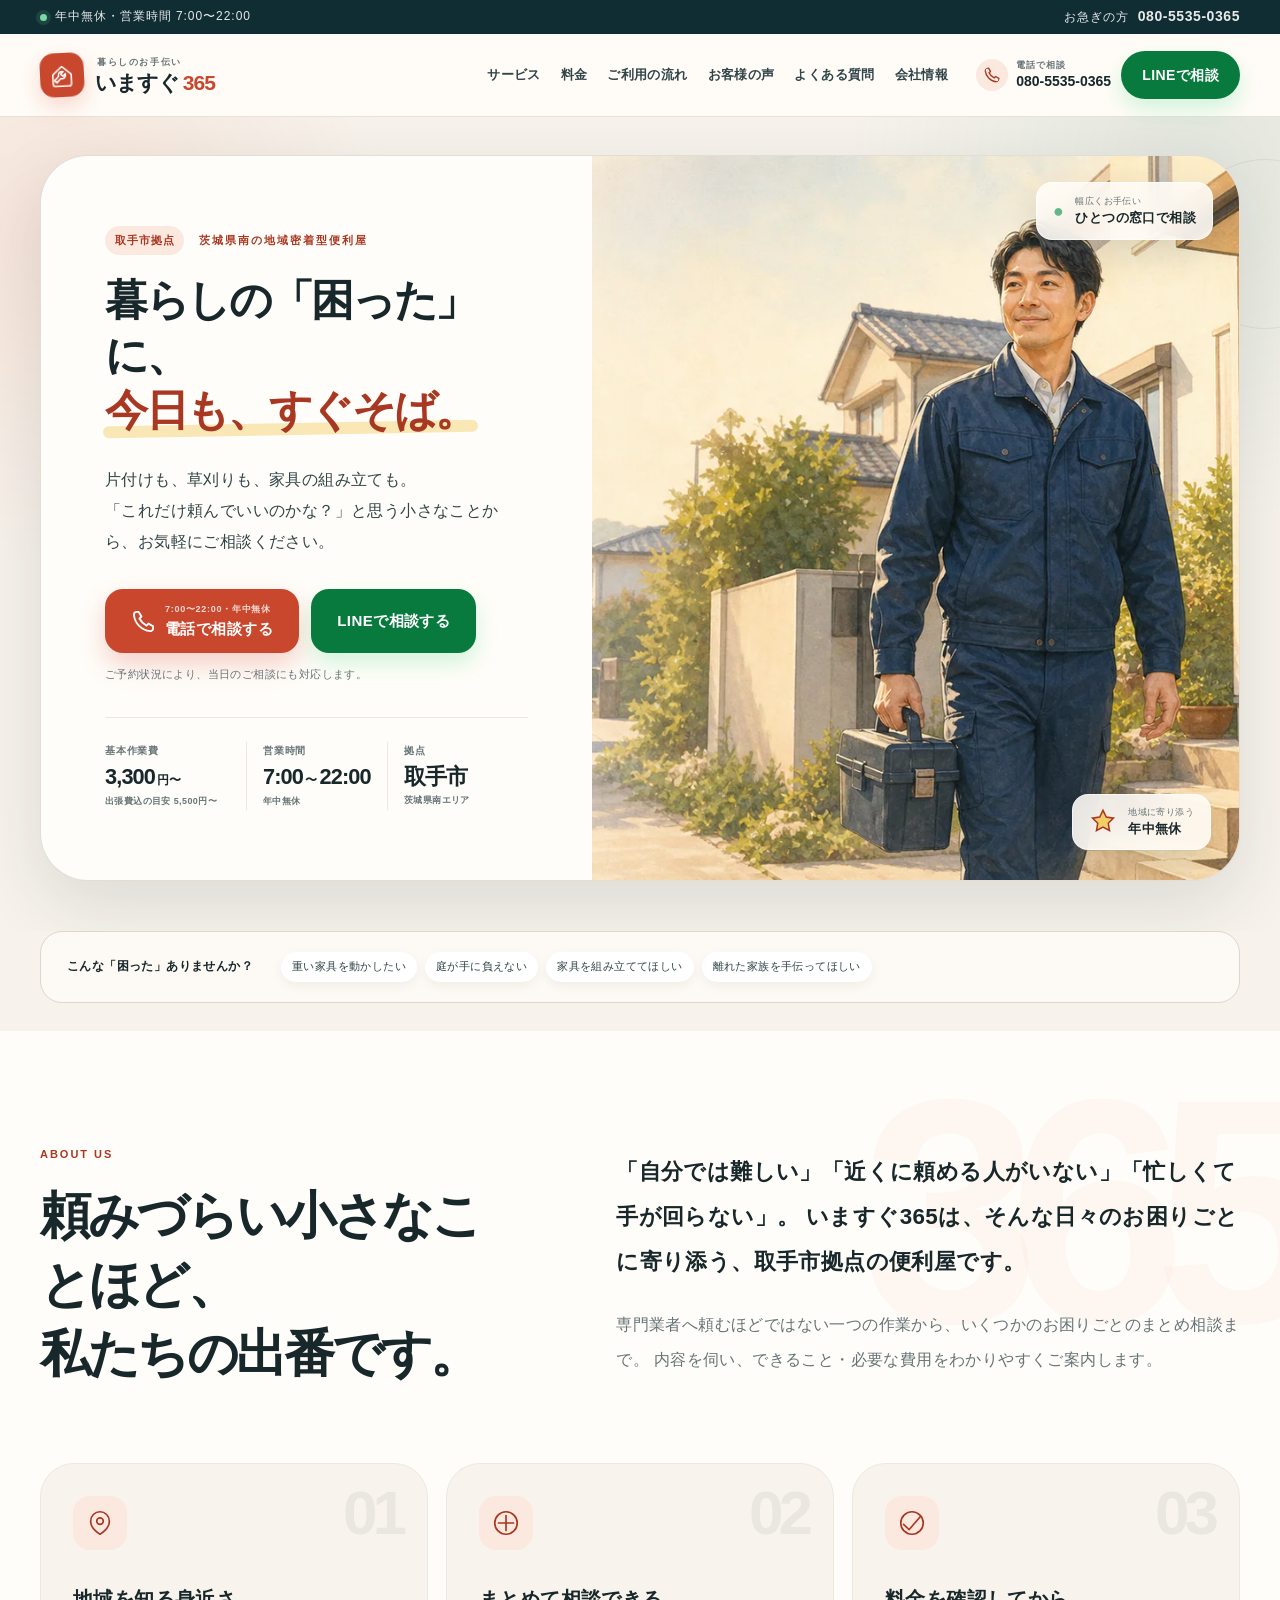
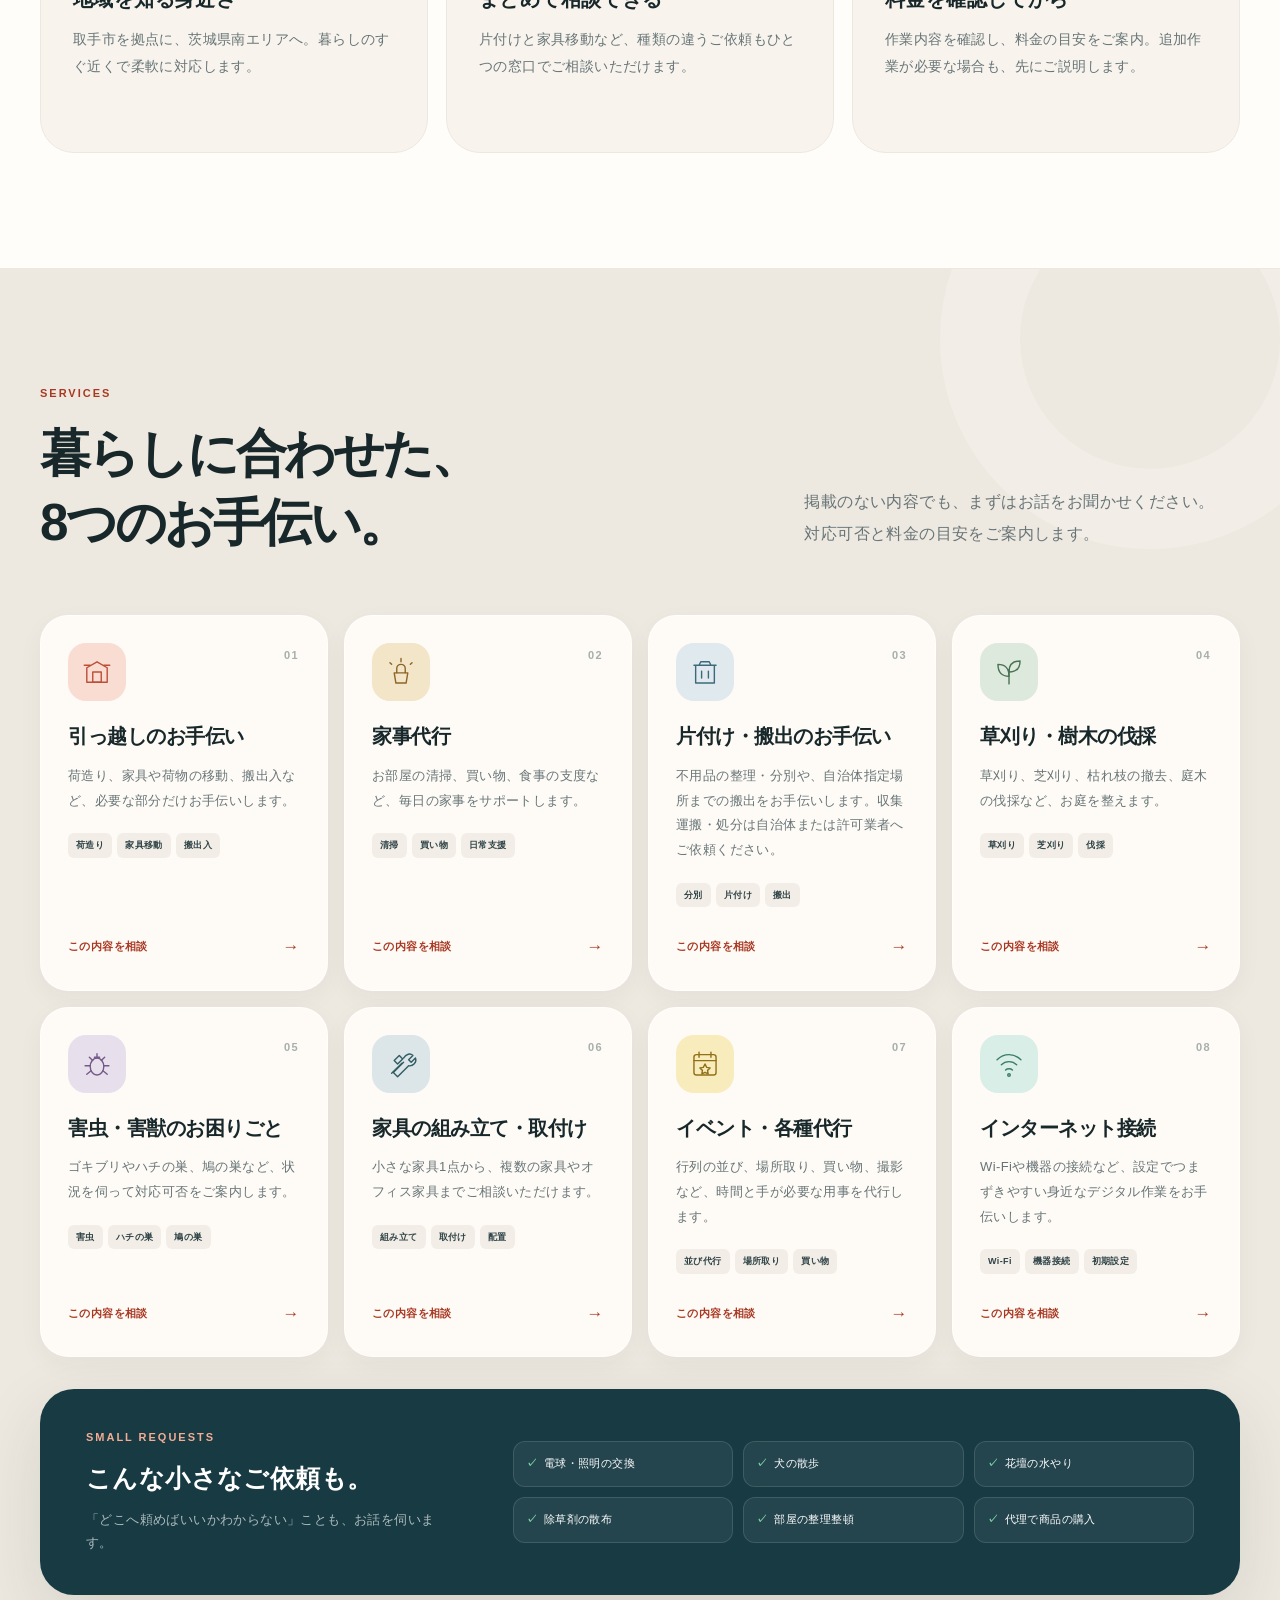
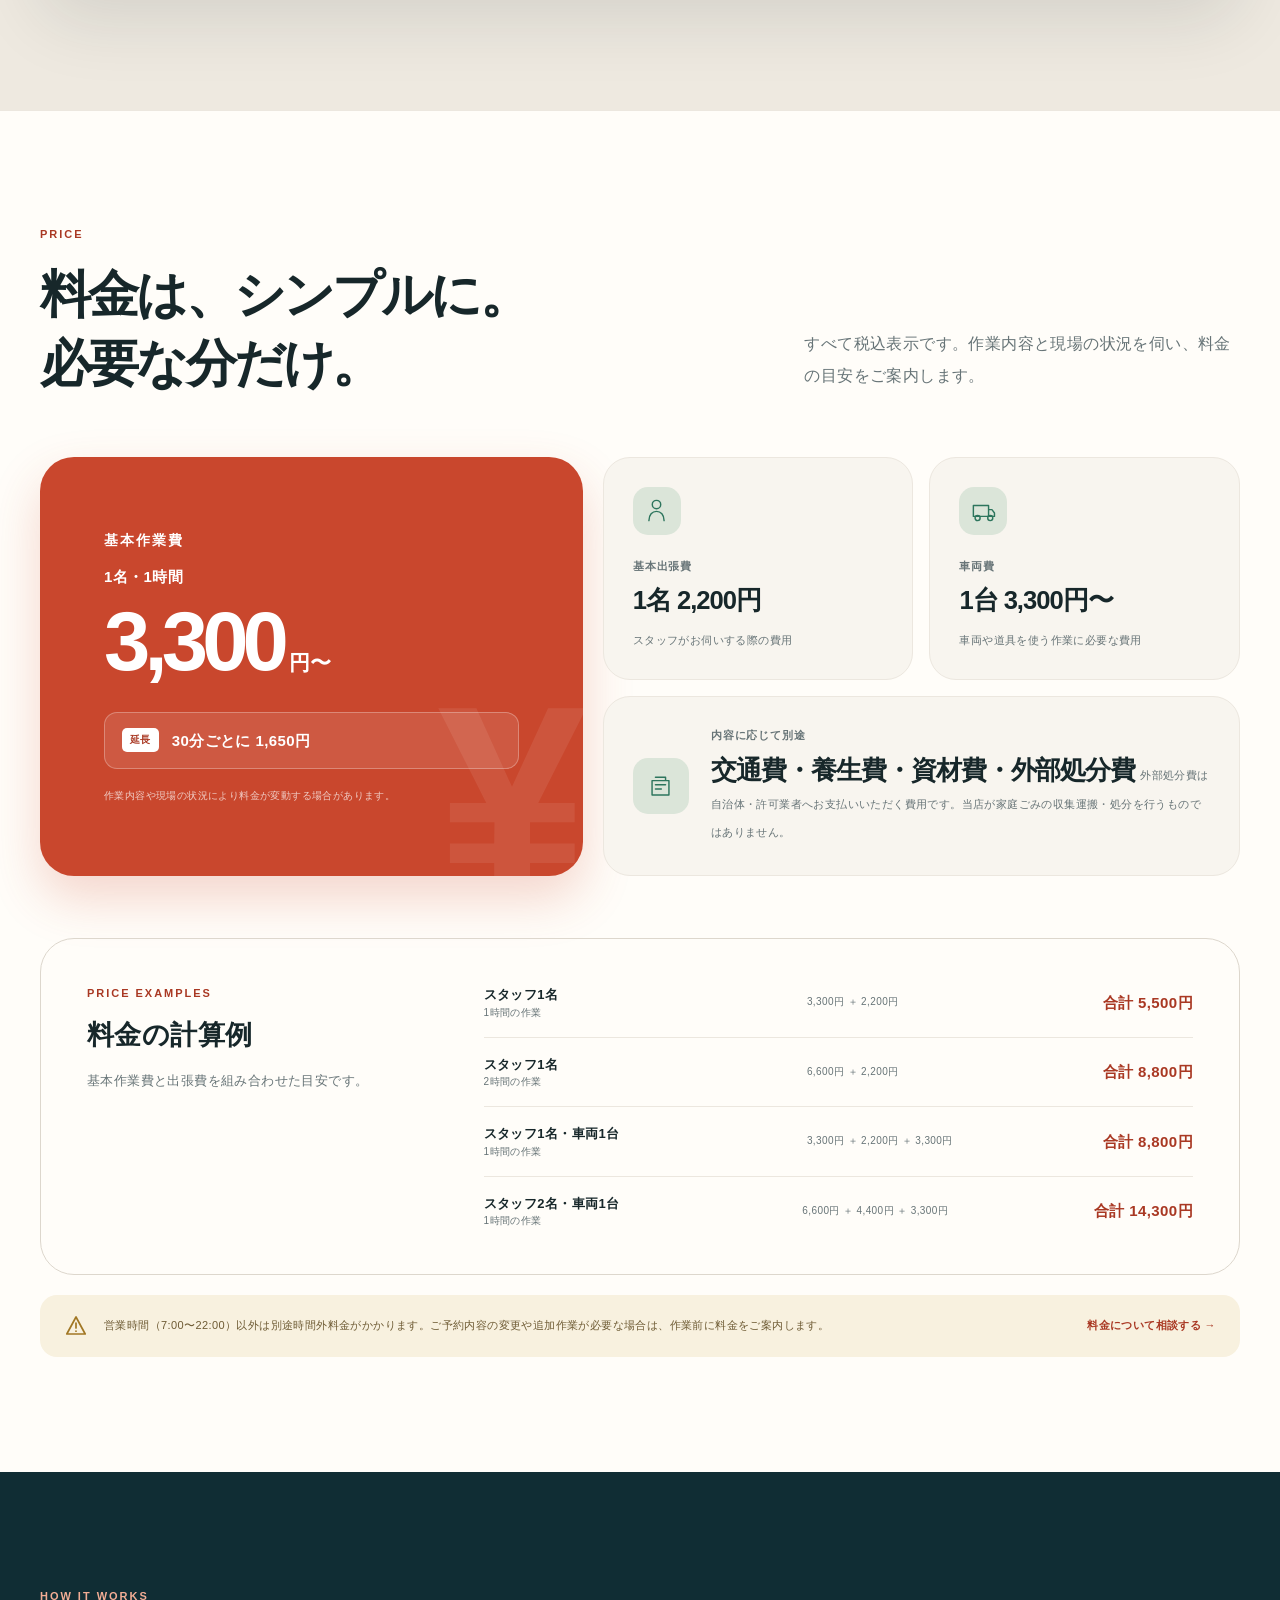
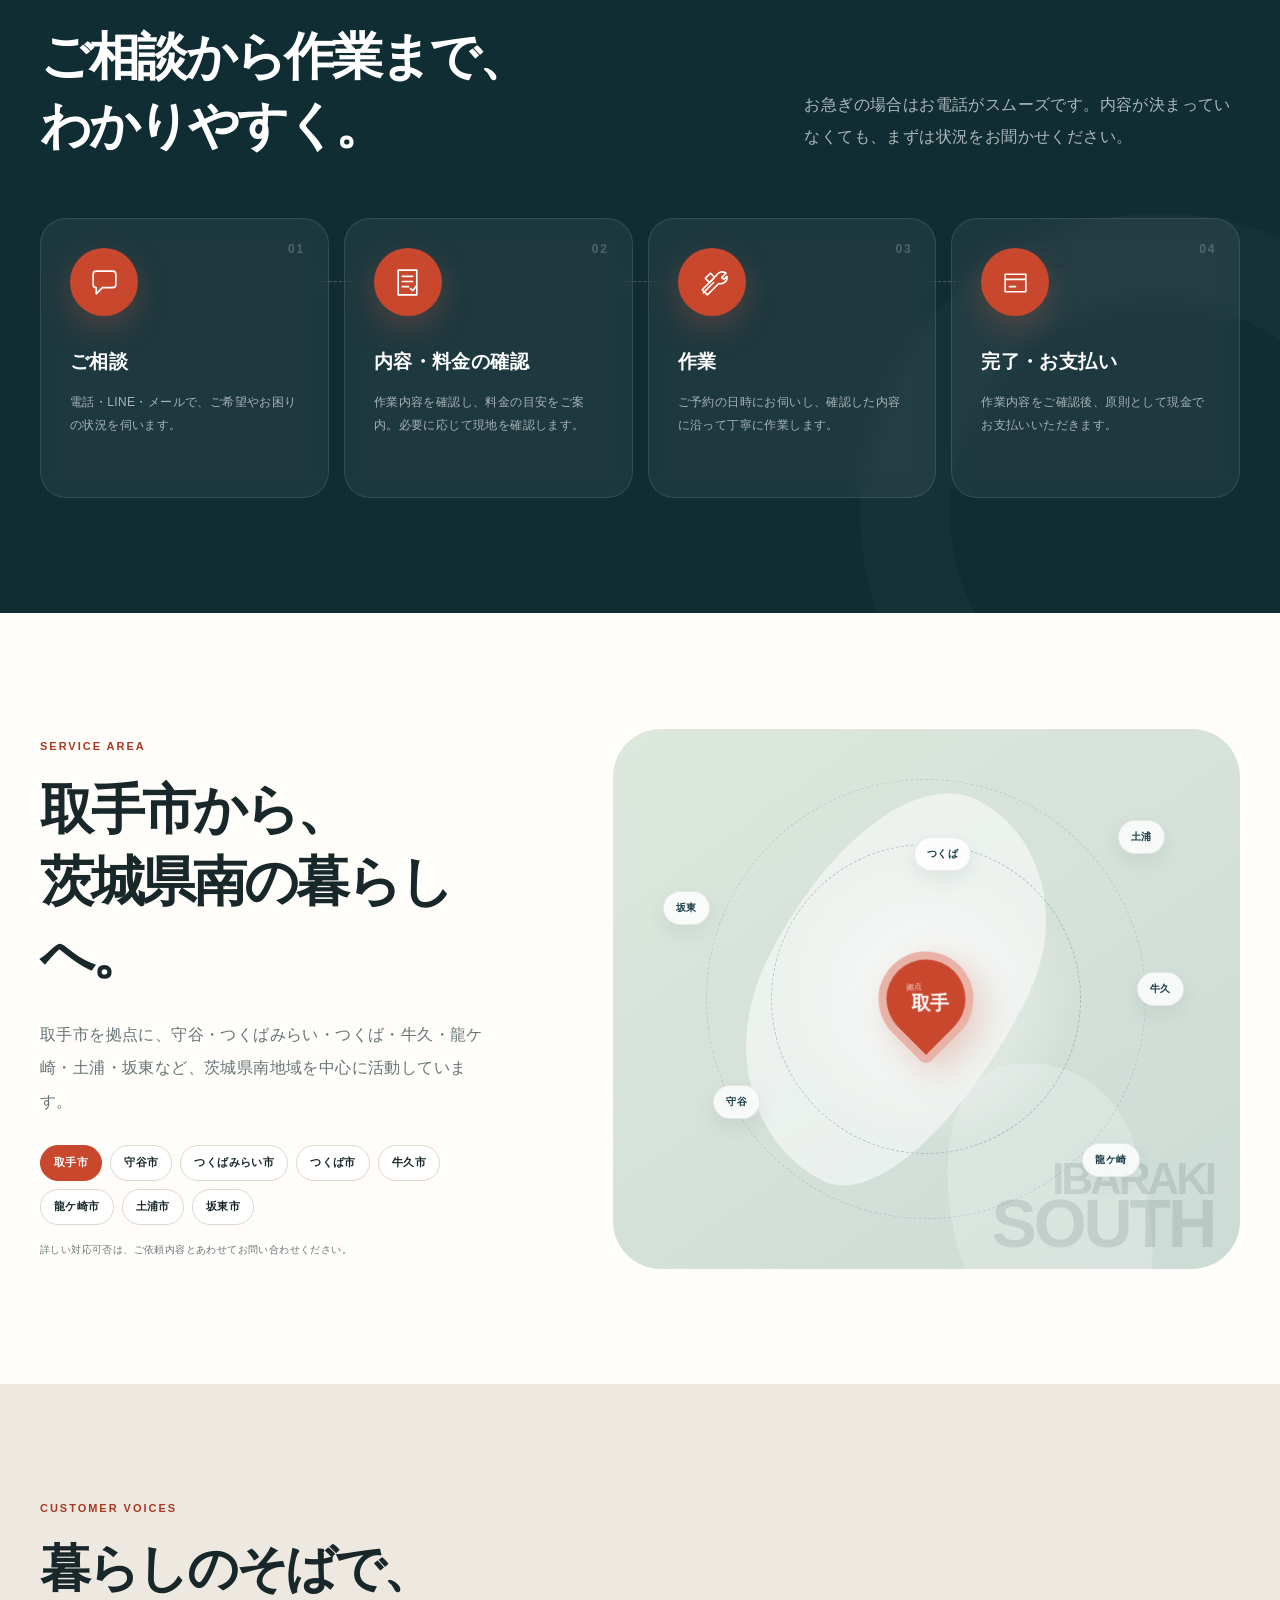
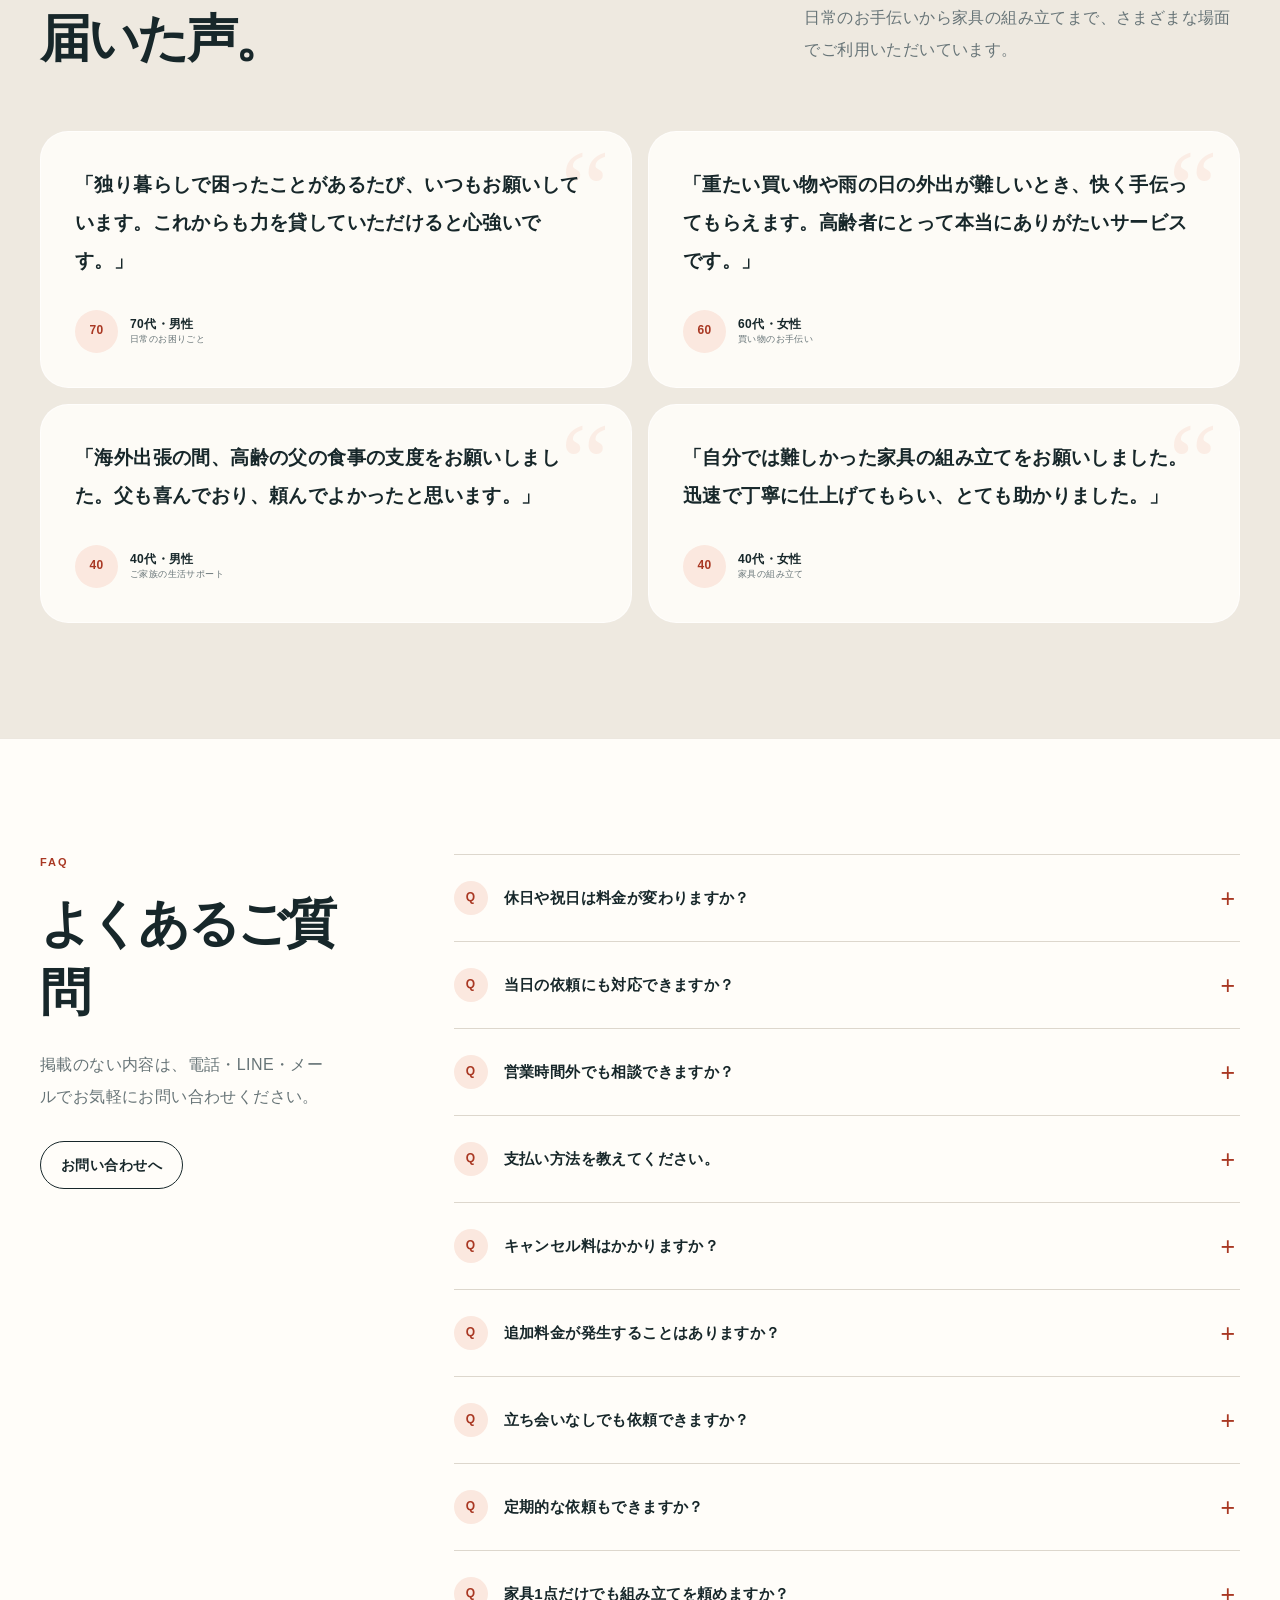
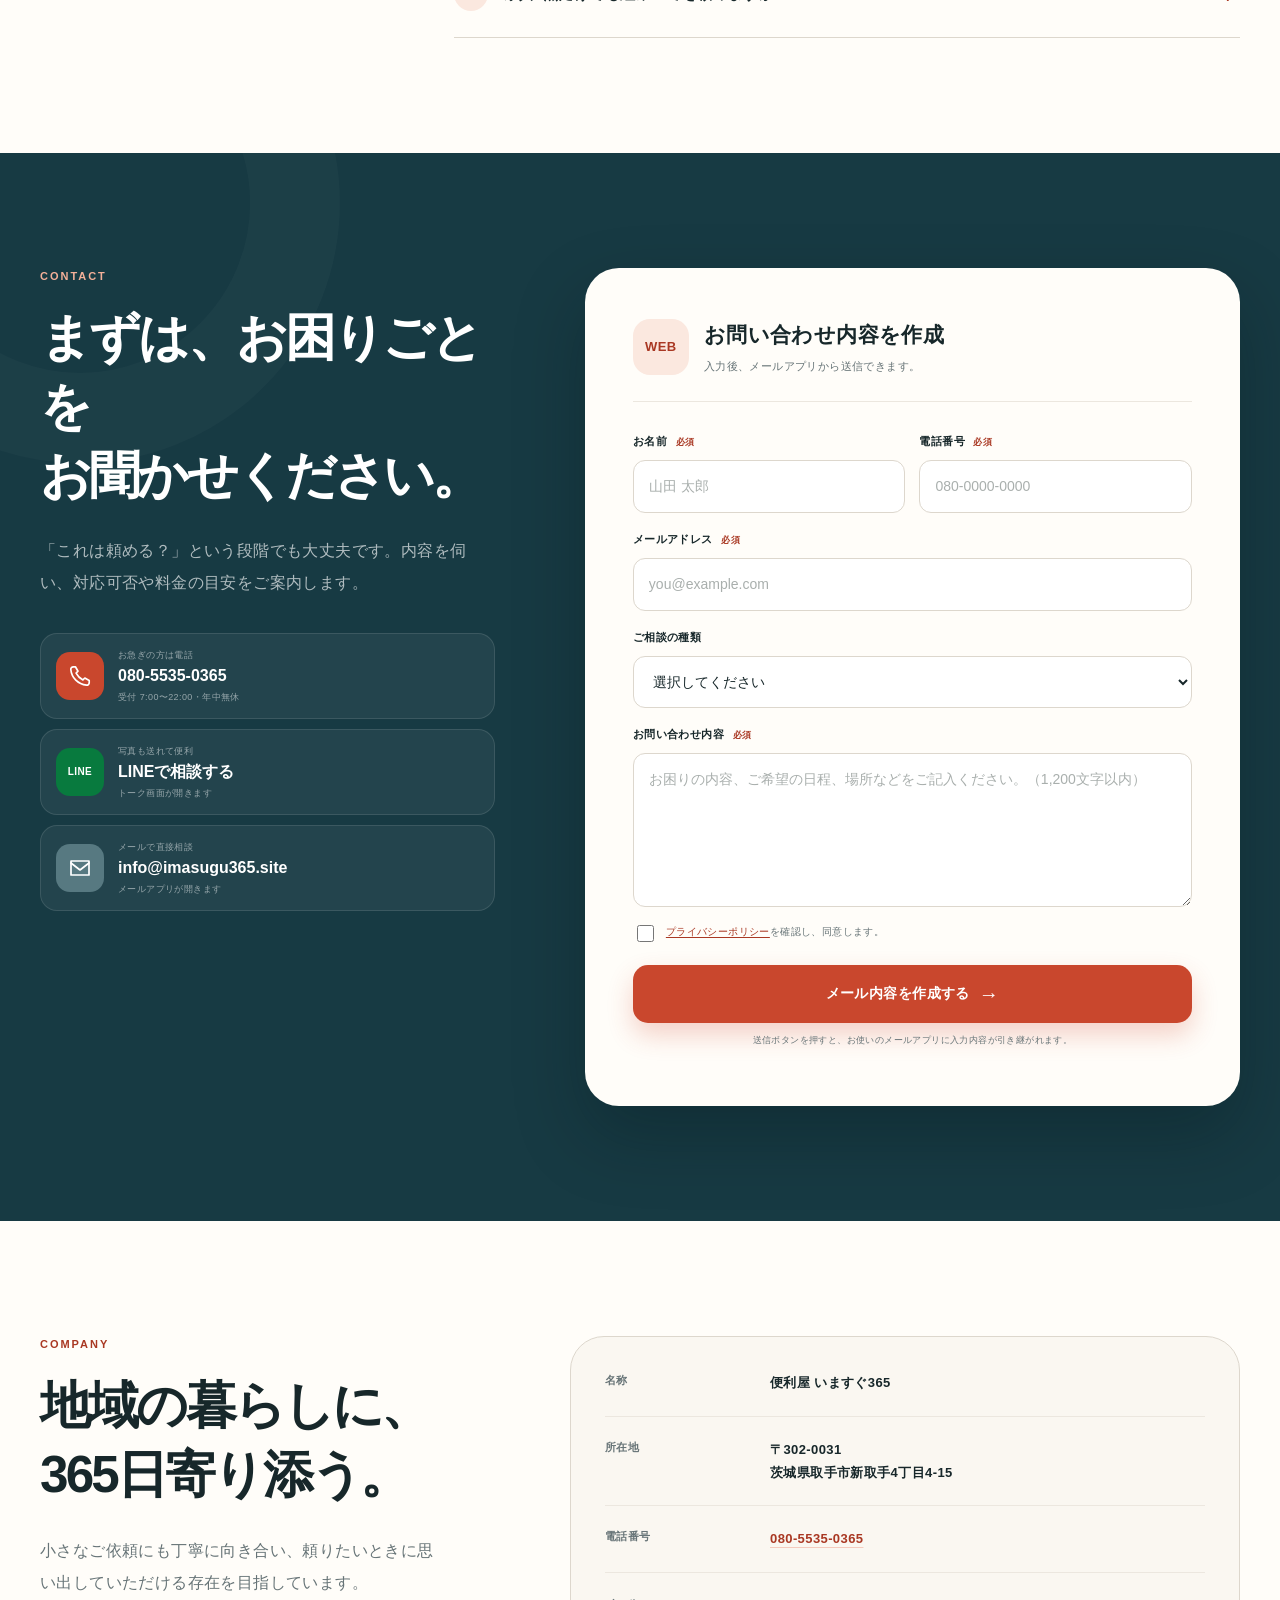
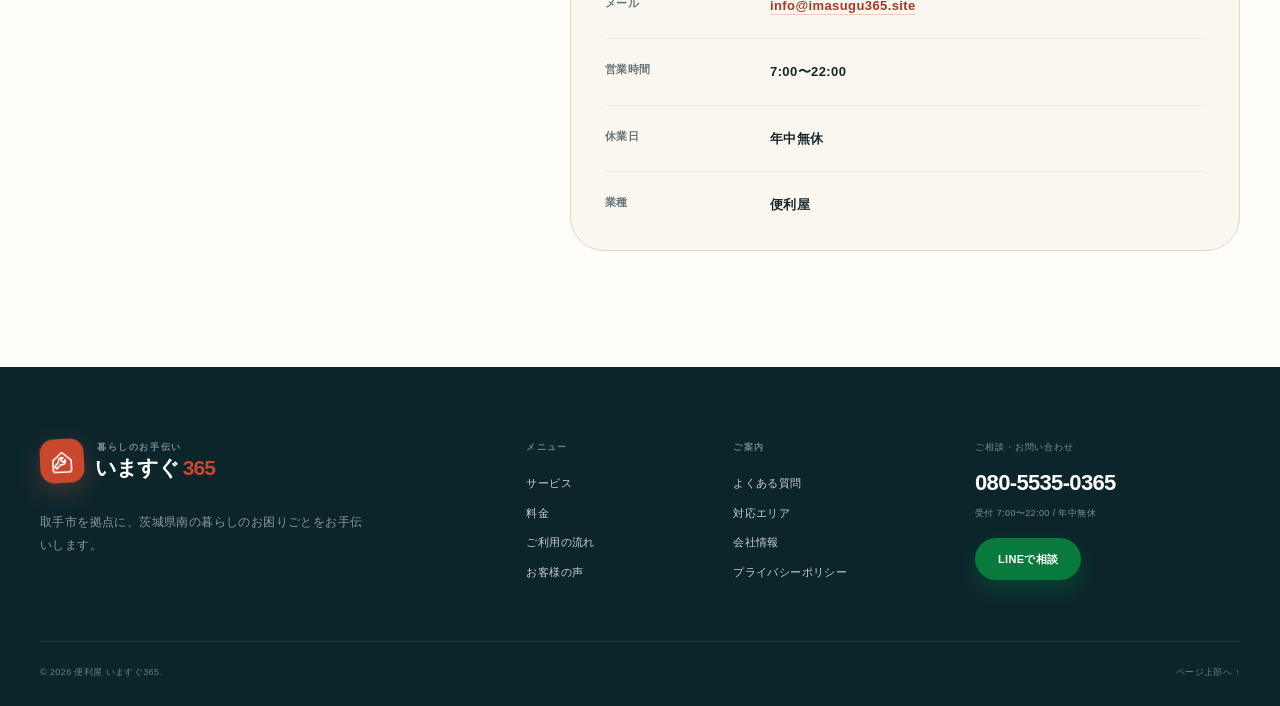
==== index.html @ 5ef91841 "feat: rebuild imasugu365 website" ====
<!doctype html>
<html lang="ja" class="no-js">
  <head>
    <meta charset="utf-8" />
    <meta name="viewport" content="width=device-width, initial-scale=1" />
    <title>便利屋 いますぐ365｜取手市・茨城県南の暮らしのお手伝い</title>
    <meta
      name="description"
      content="取手市を拠点に茨城県南エリアへ。片付け、家具組立、草刈り、家事代行、引っ越しのお手伝いなど、暮らしの小さなお困りごとに柔軟に対応する便利屋 いますぐ365です。"
    />
    <meta name="theme-color" content="#f7f1e7" />
    <meta name="format-detection" content="telephone=no" />
    <link rel="canonical" href="https://www.imasugu365.site/" />
    <link rel="icon" href="/favicon.svg" type="image/svg+xml" />
    <link rel="manifest" href="/site.webmanifest" />
    <link rel="preload" as="image" href="/assets/hero-handyman.webp" type="image/webp" />
    <meta property="og:type" content="website" />
    <meta property="og:locale" content="ja_JP" />
    <meta property="og:site_name" content="便利屋 いますぐ365" />
    <meta property="og:title" content="暮らしの「困った」に、今日もすぐそば。｜便利屋 いますぐ365" />
    <meta
      property="og:description"
      content="取手市を拠点に、茨城県南の暮らしのお困りごとをお手伝いします。"
    />
    <meta property="og:url" content="https://www.imasugu365.site/" />
    <meta property="og:image" content="https://www.imasugu365.site/assets/hero-handyman.jpg" />
    <meta property="og:image:type" content="image/jpeg" />
    <meta property="og:image:width" content="1600" />
    <meta property="og:image:height" content="817" />
    <meta name="twitter:card" content="summary_large_image" />
    <link rel="stylesheet" href="/styles.css" />
    <script>
      document.documentElement.classList.remove("no-js");
    </script>
    <script type="application/ld+json">
      {
        "@context": "https://schema.org",
        "@type": "HomeAndConstructionBusiness",
        "@id": "https://www.imasugu365.site/#business",
        "name": "便利屋 いますぐ365",
        "alternateName": "いますぐ365",
        "url": "https://www.imasugu365.site/",
        "image": "https://www.imasugu365.site/assets/hero-handyman.jpg",
        "telephone": "+81-80-5535-0365",
        "email": "info@imasugu365.site",
        "priceRange": "¥¥",
        "address": {
          "@type": "PostalAddress",
          "postalCode": "302-0031",
          "addressRegion": "茨城県",
          "addressLocality": "取手市",
          "streetAddress": "新取手4丁目4-15",
          "addressCountry": "JP"
        },
        "areaServed": [
          "取手市",
          "守谷市",
          "つくばみらい市",
          "つくば市",
          "牛久市",
          "龍ケ崎市",
          "土浦市",
          "坂東市"
        ],
        "openingHoursSpecification": {
          "@type": "OpeningHoursSpecification",
          "dayOfWeek": [
            "Monday",
            "Tuesday",
            "Wednesday",
            "Thursday",
            "Friday",
            "Saturday",
            "Sunday"
          ],
          "opens": "07:00",
          "closes": "22:00"
        },
        "sameAs": ["https://lin.ee/BLQjGlF"]
      }
    </script>
    <script type="application/ld+json">
      {
        "@context": "https://schema.org",
        "@type": "FAQPage",
        "mainEntity": [
          {
            "@type": "Question",
            "name": "休日や祝日は料金が変わりますか？",
            "acceptedAnswer": {
              "@type": "Answer",
              "text": "曜日や祝日にかかわらず、同じ料金体系です。"
            }
          },
          {
            "@type": "Question",
            "name": "当日の依頼にも対応できますか？",
            "acceptedAnswer": {
              "@type": "Answer",
              "text": "当日のご相談も電話で承ります。ご予約済みのお客様を優先するため、空き状況によってはご希望に添えない場合があります。"
            }
          },
          {
            "@type": "Question",
            "name": "営業時間外でも相談できますか？",
            "acceptedAnswer": {
              "@type": "Answer",
              "text": "通常受付・営業時間は7時から22時です。時間外の作業をご希望の場合は、受付時間内に事前にご相談ください。対応時は別途時間外料金がかかります。"
            }
          },
          {
            "@type": "Question",
            "name": "支払い方法を教えてください。",
            "acceptedAnswer": {
              "@type": "Answer",
              "text": "原則として作業完了後に現金でお支払いいただきます。作業内容により、事前の銀行振込をお願いする場合があります。"
            }
          },
          {
            "@type": "Question",
            "name": "追加料金が発生することはありますか？",
            "acceptedAnswer": {
              "@type": "Answer",
              "text": "ご予約内容の変更、作業時間の延長、追加資材が必要になった場合は、作業前に料金をご案内します。不要であれば追加作業を断ることができます。"
            }
          },
          {
            "@type": "Question",
            "name": "立ち会いなしでも依頼できますか？",
            "acceptedAnswer": {
              "@type": "Answer",
              "text": "ご相談内容によっては可能です。作業完了後のレポートや写真でのご報告も承ります。"
            }
          }
        ]
      }
    </script>
  </head>
  <body>
    <a class="skip-link" href="#main">本文へ移動</a>

    <div class="utility-bar">
      <div class="container utility-inner">
        <p><span class="status-dot" aria-hidden="true"></span>年中無休・営業時間 7:00〜22:00</p>
        <a href="tel:08055350365" aria-label="いますぐ365へ電話する">
          お急ぎの方 <strong>080-5535-0365</strong>
        </a>
      </div>
    </div>

    <header class="site-header" data-header>
      <div class="container header-inner">
        <a class="brand" href="#top" aria-label="便利屋 いますぐ365 ホーム">
          <span class="brand-mark" aria-hidden="true">
            <svg viewBox="0 0 48 48" role="img">
              <path d="M11 23.5 24 12l13 11.5v13A3.5 3.5 0 0 1 33.5 40h-19a3.5 3.5 0 0 1-3.5-3.5v-13Z" />
              <path d="m28.7 22.4-3.4 3.4-3.1-3.1 3.4-3.4a5.1 5.1 0 0 0-6.5 6.5l-5.8 5.8 3.1 3.1 5.8-5.8a5.1 5.1 0 0 0 6.5-6.5Z" />
            </svg>
          </span>
          <span class="brand-copy">
            <small>暮らしのお手伝い</small>
            <strong>いますぐ<span>365</span></strong>
          </span>
        </a>

        <button class="menu-toggle" type="button" aria-expanded="false" aria-controls="site-nav" data-menu-toggle>
          <span class="sr-only">メニューを開く</span>
          <span aria-hidden="true"></span>
          <span aria-hidden="true"></span>
          <span aria-hidden="true"></span>
        </button>

        <nav class="site-nav" id="site-nav" aria-label="メインメニュー" data-nav>
          <a href="#services">サービス</a>
          <a href="#price">料金</a>
          <a href="#flow">ご利用の流れ</a>
          <a href="#voices">お客様の声</a>
          <a href="#faq">よくある質問</a>
          <a href="#company">会社情報</a>
        </nav>

        <div class="header-actions">
          <a class="icon-button phone-button" href="tel:08055350365">
            <svg viewBox="0 0 24 24" aria-hidden="true"><path d="M7.4 2.8 10 7.2 8.1 9.1a15.7 15.7 0 0 0 6.8 6.8l1.9-1.9 4.4 2.6v2.1a2.5 2.5 0 0 1-2.7 2.5C10.1 20.4 3.6 13.9 2.8 5.5A2.5 2.5 0 0 1 5.3 2.8h2.1Z" /></svg>
            <span><small>電話で相談</small>080-5535-0365</span>
          </a>
          <a class="button button-line header-line" href="https://lin.ee/BLQjGlF" target="_blank" rel="noopener">
            LINEで相談
          </a>
        </div>
      </div>
    </header>

    <main id="main">
      <section class="hero" id="top">
        <div class="container hero-shell">
          <div class="hero-copy">
            <p class="eyebrow"><span>取手市拠点</span> 茨城県南の地域密着型便利屋</p>
            <h1>
              暮らしの<span class="keep-word">「困った」</span>に、
              <strong><span class="hero-break-mobile">今日も、</span><span class="keep-word">すぐそば。</span></strong>
            </h1>
            <p class="hero-lead">
              片付けも、草刈りも、家具の組み立ても。<br />
              「これだけ頼んでいいのかな？」と思う小さなことから、お気軽にご相談ください。
            </p>
            <div class="hero-actions">
              <a class="button button-primary button-large" href="tel:08055350365">
                <svg viewBox="0 0 24 24" aria-hidden="true"><path d="M7.4 2.8 10 7.2 8.1 9.1a15.7 15.7 0 0 0 6.8 6.8l1.9-1.9 4.4 2.6v2.1a2.5 2.5 0 0 1-2.7 2.5C10.1 20.4 3.6 13.9 2.8 5.5A2.5 2.5 0 0 1 5.3 2.8h2.1Z" /></svg>
                <span><small>7:00〜22:00・年中無休</small>電話で相談する</span>
              </a>
              <a class="button button-line button-large" href="https://lin.ee/BLQjGlF" target="_blank" rel="noopener">
                LINEで相談する
              </a>
            </div>
            <p class="hero-microcopy">ご予約状況により、当日のご相談にも対応します。</p>
            <dl class="hero-facts" aria-label="サービス概要">
              <div>
                <dt>基本作業費</dt>
                <dd><strong>3,300</strong>円〜<small>出張費込の目安 5,500円〜</small></dd>
              </div>
              <div>
                <dt>営業時間</dt>
                <dd><strong>7:00</strong>〜<strong>22:00</strong><small>年中無休</small></dd>
              </div>
              <div>
                <dt>拠点</dt>
                <dd><strong>取手市</strong><small>茨城県南エリア</small></dd>
              </div>
            </dl>
          </div>

          <div class="hero-media">
            <picture>
              <source srcset="/assets/hero-handyman.webp" type="image/webp" />
              <img
                src="/assets/hero-handyman.jpg"
                width="1600"
                height="817"
                alt="住宅へお伺いする作業スタッフのイメージイラスト"
                fetchpriority="high"
              />
            </picture>
            <div class="hero-badge hero-badge-top">
              <span aria-hidden="true">●</span>
              <p><small>幅広くお手伝い</small><strong>ひとつの窓口で相談</strong></p>
            </div>
            <div class="hero-badge hero-badge-bottom">
              <svg viewBox="0 0 24 24" aria-hidden="true"><path d="m12 2 2.8 5.8 6.2.9-4.5 4.4 1.1 6.2-5.6-2.9-5.6 2.9 1.1-6.2L3 8.7l6.2-.9L12 2Z" /></svg>
              <p><small>地域に寄り添う</small><strong>年中無休</strong></p>
            </div>
          </div>
        </div>
      </section>

      <section class="need-strip" aria-label="対応できるご相談例">
        <div class="container need-strip-inner">
          <p>こんな「困った」ありませんか？</p>
          <ul>
            <li>重い家具を動かしたい</li>
            <li>庭が手に負えない</li>
            <li>家具を組み立ててほしい</li>
            <li>離れた家族を手伝ってほしい</li>
          </ul>
        </div>
      </section>

      <section class="section intro" id="about">
        <div class="container intro-grid">
          <div class="section-heading reveal">
            <p class="eyebrow">ABOUT US</p>
            <h2>頼みづらい小さなことほど、<br />私たちの出番です。</h2>
          </div>
          <div class="intro-copy reveal">
            <p class="lead">
              「自分では難しい」「近くに頼める人がいない」「忙しくて手が回らない」。
              いますぐ365は、そんな日々のお困りごとに寄り添う、取手市拠点の便利屋です。
            </p>
            <p>
              専門業者へ頼むほどではない一つの作業から、いくつかのお困りごとのまとめ相談まで。
              内容を伺い、できること・必要な費用をわかりやすくご案内します。
            </p>
          </div>
        </div>
        <div class="container reason-grid">
          <article class="reason-card reveal">
            <span class="reason-number">01</span>
            <div class="reason-icon" aria-hidden="true">
              <svg viewBox="0 0 32 32"><path d="M16 28s10-5.6 10-14A10 10 0 1 0 6 14c0 8.4 10 14 10 14Z" /><circle cx="16" cy="14" r="3.5" /></svg>
            </div>
            <h3>地域を知る身近さ</h3>
            <p>取手市を拠点に、茨城県南エリアへ。暮らしのすぐ近くで柔軟に対応します。</p>
          </article>
          <article class="reason-card reveal">
            <span class="reason-number">02</span>
            <div class="reason-icon" aria-hidden="true">
              <svg viewBox="0 0 32 32"><path d="M8 16h16M16 8v16" /><circle cx="16" cy="16" r="12" /></svg>
            </div>
            <h3>まとめて相談できる</h3>
            <p>片付けと家具移動など、種類の違うご依頼もひとつの窓口でご相談いただけます。</p>
          </article>
          <article class="reason-card reveal">
            <span class="reason-number">03</span>
            <div class="reason-icon" aria-hidden="true">
              <svg viewBox="0 0 32 32"><path d="M7 17.5 13 23l12-14" /><circle cx="16" cy="16" r="12" /></svg>
            </div>
            <h3>料金を確認してから</h3>
            <p>作業内容を確認し、料金の目安をご案内。追加作業が必要な場合も、先にご説明します。</p>
          </article>
        </div>
      </section>

      <section class="section section-tint services" id="services">
        <div class="container">
          <div class="section-header reveal">
            <div>
              <p class="eyebrow">SERVICES</p>
              <h2>暮らしに合わせた、<br />8つのお手伝い。</h2>
            </div>
            <p>
              掲載のない内容でも、まずはお話をお聞かせください。<br />
              対応可否と料金の目安をご案内します。
            </p>
          </div>

          <div class="service-grid">
            <article class="service-card reveal">
              <div class="service-icon icon-coral" aria-hidden="true">
                <svg viewBox="0 0 40 40"><path d="M8 15 20 8l12 7v17H8V15Z" /><path d="M15 20h10v12H15zM5 12h7M28 12h7" /></svg>
              </div>
              <p class="service-no">01</p>
              <h3>引っ越しのお手伝い</h3>
              <p>荷造り、家具や荷物の移動、搬出入など、必要な部分だけお手伝いします。</p>
              <ul><li>荷造り</li><li>家具移動</li><li>搬出入</li></ul>
              <a href="#contact" data-service="引っ越しのお手伝い">この内容を相談 <span aria-hidden="true">→</span></a>
            </article>

            <article class="service-card reveal">
              <div class="service-icon icon-sand" aria-hidden="true">
                <svg viewBox="0 0 40 40"><path d="M12 21h16l-2 12H14l-2-12Z" /><path d="M15 21v-5a5 5 0 0 1 10 0v5M7 9l2 2m24-2-2 2M20 4v4" /></svg>
              </div>
              <p class="service-no">02</p>
              <h3>家事代行</h3>
              <p>お部屋の清掃、買い物、食事の支度など、毎日の家事をサポートします。</p>
              <ul><li>清掃</li><li>買い物</li><li>日常支援</li></ul>
              <a href="#contact" data-service="家事代行">この内容を相談 <span aria-hidden="true">→</span></a>
            </article>

            <article class="service-card reveal">
              <div class="service-icon icon-blue" aria-hidden="true">
                <svg viewBox="0 0 40 40"><path d="M9 12h22v21H9zM7 12h26M15 8h10l2 4H13l2-4Z" /><path d="M16 19v8M24 19v8" /></svg>
              </div>
              <p class="service-no">03</p>
              <h3>片付け・搬出のお手伝い</h3>
              <p>不用品の整理・分別や、自治体指定場所までの搬出をお手伝いします。収集運搬・処分は自治体または許可業者へご依頼ください。</p>
              <ul><li>分別</li><li>片付け</li><li>搬出</li></ul>
              <a href="#contact" data-service="片付け・搬出のお手伝い">この内容を相談 <span aria-hidden="true">→</span></a>
            </article>

            <article class="service-card reveal">
              <div class="service-icon icon-green" aria-hidden="true">
                <svg viewBox="0 0 40 40"><path d="M20 34V17" /><path d="M20 25C11 25 7 20 7 11c9 0 13 5 13 14ZM20 20c8 0 13-4 13-13-8 0-13 4-13 13Z" /></svg>
              </div>
              <p class="service-no">04</p>
              <h3>草刈り・樹木の伐採</h3>
              <p>草刈り、芝刈り、枯れ枝の撤去、庭木の伐採など、お庭を整えます。</p>
              <ul><li>草刈り</li><li>芝刈り</li><li>伐採</li></ul>
              <a href="#contact" data-service="草刈り・樹木の伐採">この内容を相談 <span aria-hidden="true">→</span></a>
            </article>

            <article class="service-card reveal">
              <div class="service-icon icon-purple" aria-hidden="true">
                <svg viewBox="0 0 40 40"><ellipse cx="20" cy="23" rx="8" ry="10" /><path d="M20 13V8M15 16l-4-4m14 4 4-4M12 22H6m28 0h-6M13 28l-5 4m19-4 5 4" /><path d="M17 12h6" /></svg>
              </div>
              <p class="service-no">05</p>
              <h3>害虫・害獣のお困りごと</h3>
              <p>ゴキブリやハチの巣、鳩の巣など、状況を伺って対応可否をご案内します。</p>
              <ul><li>害虫</li><li>ハチの巣</li><li>鳩の巣</li></ul>
              <a href="#contact" data-service="害虫・害獣のお困りごと">この内容を相談 <span aria-hidden="true">→</span></a>
            </article>

            <article class="service-card reveal">
              <div class="service-icon icon-navy" aria-hidden="true">
                <svg viewBox="0 0 40 40"><path d="m9 31 12-12M18 10l4 4-6 6-4-4 6-6Z" /><path d="M23 13c3-5 8-6 11-3l-5 5 3 3 5-5c2 5-3 10-8 9l-13 13-5-5 12-12" /></svg>
              </div>
              <p class="service-no">06</p>
              <h3>家具の組み立て・取付け</h3>
              <p>小さな家具1点から、複数の家具やオフィス家具までご相談いただけます。</p>
              <ul><li>組み立て</li><li>取付け</li><li>配置</li></ul>
              <a href="#contact" data-service="家具の組み立て・取付け">この内容を相談 <span aria-hidden="true">→</span></a>
            </article>

            <article class="service-card reveal">
              <div class="service-icon icon-yellow" aria-hidden="true">
                <svg viewBox="0 0 40 40"><rect x="7" y="9" width="26" height="24" rx="3" /><path d="M13 6v6m14-6v6M7 16h26" /><path d="m20 20 2 4 4 .6-3 2.9.7 4.2L20 29.8l-3.7 1.9.7-4.2-3-2.9 4-.6 2-4Z" /></svg>
              </div>
              <p class="service-no">07</p>
              <h3>イベント・各種代行</h3>
              <p>行列の並び、場所取り、買い物、撮影など、時間と手が必要な用事を代行します。</p>
              <ul><li>並び代行</li><li>場所取り</li><li>買い物</li></ul>
              <a href="#contact" data-service="イベント・各種代行">この内容を相談 <span aria-hidden="true">→</span></a>
            </article>

            <article class="service-card reveal">
              <div class="service-icon icon-mint" aria-hidden="true">
                <svg viewBox="0 0 40 40"><path d="M6 15c8-8 20-8 28 0M11 21c5-5 13-5 18 0M16 27c2-2 6-2 8 0" /><circle cx="20" cy="33" r="1.5" /></svg>
              </div>
              <p class="service-no">08</p>
              <h3>インターネット接続</h3>
              <p>Wi-Fiや機器の接続など、設定でつまずきやすい身近なデジタル作業をお手伝いします。</p>
              <ul><li>Wi-Fi</li><li>機器接続</li><li>初期設定</li></ul>
              <a href="#contact" data-service="インターネット接続">この内容を相談 <span aria-hidden="true">→</span></a>
            </article>
          </div>

          <div class="small-jobs reveal">
            <div>
              <p class="eyebrow">SMALL REQUESTS</p>
              <h3>こんな小さなご依頼も。</h3>
              <p>「どこへ頼めばいいかわからない」ことも、お話を伺います。</p>
            </div>
            <ul>
              <li>電球・照明の交換</li>
              <li>犬の散歩</li>
              <li>花壇の水やり</li>
              <li>除草剤の散布</li>
              <li>部屋の整理整頓</li>
              <li>代理で商品の購入</li>
            </ul>
          </div>
        </div>
      </section>

      <section class="section price" id="price">
        <div class="container">
          <div class="section-header reveal">
            <div>
              <p class="eyebrow">PRICE</p>
              <h2>料金は、シンプルに。<br />必要な分だけ。</h2>
            </div>
            <p>すべて税込表示です。作業内容と現場の状況を伺い、料金の目安をご案内します。</p>
          </div>

          <div class="price-layout">
            <div class="price-main-card reveal">
              <p class="price-label">基本作業費</p>
              <p class="price-amount"><span>1名・1時間</span><strong>3,300</strong><em>円〜</em></p>
              <div class="price-addition">
                <span>延長</span>
                <strong>30分ごとに 1,650円</strong>
              </div>
              <p class="price-note">作業内容や現場の状況により料金が変動する場合があります。</p>
            </div>

            <div class="fee-grid">
              <article class="fee-card reveal">
                <span class="fee-icon" aria-hidden="true">
                  <svg viewBox="0 0 32 32"><path d="M16 4a5 5 0 1 1 0 10 5 5 0 0 1 0-10ZM7 28c0-7 4-11 9-11s9 4 9 11" /></svg>
                </span>
                <p>基本出張費</p>
                <strong>1名 2,200円</strong>
                <small>スタッフがお伺いする際の費用</small>
              </article>
              <article class="fee-card reveal">
                <span class="fee-icon" aria-hidden="true">
                  <svg viewBox="0 0 32 32"><path d="M4 10h18v13H4zM22 15h4l3 4v4h-7z" /><circle cx="9" cy="25" r="3" /><circle cx="24" cy="25" r="3" /></svg>
                </span>
                <p>車両費</p>
                <strong>1台 3,300円〜</strong>
                <small>車両や道具を使う作業に必要な費用</small>
              </article>
              <article class="fee-card fee-card-wide reveal">
                <span class="fee-icon" aria-hidden="true">
                  <svg viewBox="0 0 32 32"><path d="M6 9h20v17H6zM10 5h12v4M10 14h12M10 19h7" /></svg>
                </span>
                <div>
                  <p>内容に応じて別途</p>
                  <strong>交通費・養生費・資材費・外部処分費</strong>
                  <small>外部処分費は自治体・許可業者へお支払いいただく費用です。当店が家庭ごみの収集運搬・処分を行うものではありません。</small>
                </div>
              </article>
            </div>
          </div>

          <div class="price-examples reveal">
            <div class="example-heading">
              <p class="eyebrow">PRICE EXAMPLES</p>
              <h3>料金の計算例</h3>
              <p>基本作業費と出張費を組み合わせた目安です。</p>
            </div>
            <div class="example-list">
              <div class="example-row">
                <p><strong>スタッフ1名</strong><span>1時間の作業</span></p>
                <span class="formula">3,300円 ＋ 2,200円</span>
                <strong>合計 5,500円</strong>
              </div>
              <div class="example-row">
                <p><strong>スタッフ1名</strong><span>2時間の作業</span></p>
                <span class="formula">6,600円 ＋ 2,200円</span>
                <strong>合計 8,800円</strong>
              </div>
              <div class="example-row">
                <p><strong>スタッフ1名・車両1台</strong><span>1時間の作業</span></p>
                <span class="formula">3,300円 ＋ 2,200円 ＋ 3,300円</span>
                <strong>合計 8,800円</strong>
              </div>
              <div class="example-row">
                <p><strong>スタッフ2名・車両1台</strong><span>1時間の作業</span></p>
                <span class="formula">6,600円 ＋ 4,400円 ＋ 3,300円</span>
                <strong>合計 14,300円</strong>
              </div>
            </div>
          </div>

          <div class="price-caution reveal">
            <svg viewBox="0 0 24 24" aria-hidden="true"><path d="M12 3 2.8 20h18.4L12 3Z" /><path d="M12 9v5m0 3v.2" /></svg>
            <p>
              営業時間（7:00〜22:00）以外は別途時間外料金がかかります。ご予約内容の変更や追加作業が必要な場合は、作業前に料金をご案内します。
            </p>
            <a class="text-link" href="#contact">料金について相談する <span aria-hidden="true">→</span></a>
          </div>
        </div>
      </section>

      <section class="section section-dark flow" id="flow">
        <div class="container">
          <div class="section-header light reveal">
            <div>
              <p class="eyebrow">HOW IT WORKS</p>
              <h2>ご相談から作業まで、<br />わかりやすく。</h2>
            </div>
            <p>お急ぎの場合はお電話がスムーズです。内容が決まっていなくても、まずは状況をお聞かせください。</p>
          </div>
          <ol class="flow-list">
            <li class="flow-item reveal">
              <span class="flow-no">01</span>
              <div class="flow-icon" aria-hidden="true"><svg viewBox="0 0 32 32"><path d="M8 5h16a3 3 0 0 1 3 3v10a3 3 0 0 1-3 3H14l-6 6v-6a3 3 0 0 1-3-3V8a3 3 0 0 1 3-3Z" /></svg></div>
              <h3>ご相談</h3>
              <p>電話・LINE・メールで、ご希望やお困りの状況を伺います。</p>
            </li>
            <li class="flow-item reveal">
              <span class="flow-no">02</span>
              <div class="flow-icon" aria-hidden="true"><svg viewBox="0 0 32 32"><path d="M7 4h18v24H7zM11 10h10M11 15h10M11 20h6" /><path d="m19 22 2 2 4-5" /></svg></div>
              <h3>内容・料金の確認</h3>
              <p>作業内容を確認し、料金の目安をご案内。必要に応じて現地を確認します。</p>
            </li>
            <li class="flow-item reveal">
              <span class="flow-no">03</span>
              <div class="flow-icon" aria-hidden="true"><svg viewBox="0 0 32 32"><path d="m8 26 10-10M15 7l4 4-5 5-4-4 5-5Z" /><path d="M20 10c3-5 7-5 10-3l-4 4 2 2 3-3c1 5-4 8-8 7L12 28l-5-5 10-10" /></svg></div>
              <h3>作業</h3>
              <p>ご予約の日時にお伺いし、確認した内容に沿って丁寧に作業します。</p>
            </li>
            <li class="flow-item reveal">
              <span class="flow-no">04</span>
              <div class="flow-icon" aria-hidden="true"><svg viewBox="0 0 32 32"><path d="M6 8h20v17H6zM6 13h20M10 20h6" /></svg></div>
              <h3>完了・お支払い</h3>
              <p>作業内容をご確認後、原則として現金でお支払いいただきます。</p>
            </li>
          </ol>
        </div>
      </section>

      <section class="section area" id="area">
        <div class="container area-grid">
          <div class="area-copy reveal">
            <p class="eyebrow">SERVICE AREA</p>
            <h2>取手市から、<br />茨城県南の暮らしへ。</h2>
            <p>
              取手市を拠点に、守谷・つくばみらい・つくば・牛久・龍ケ崎・土浦・坂東など、茨城県南地域を中心に活動しています。
            </p>
            <ul class="area-chips" aria-label="主な対応地域">
              <li class="primary">取手市</li>
              <li>守谷市</li>
              <li>つくばみらい市</li>
              <li>つくば市</li>
              <li>牛久市</li>
              <li>龍ケ崎市</li>
              <li>土浦市</li>
              <li>坂東市</li>
            </ul>
            <p class="area-note">詳しい対応可否は、ご依頼内容とあわせてお問い合わせください。</p>
          </div>
          <div class="area-visual reveal" aria-label="取手市を中心とした茨城県南エリアのイメージ">
            <div class="map-orbit orbit-one"></div>
            <div class="map-orbit orbit-two"></div>
            <div class="map-pin pin-main"><span>拠点</span><strong>取手</strong></div>
            <span class="map-city city-moriya">守谷</span>
            <span class="map-city city-tsukuba">つくば</span>
            <span class="map-city city-ushiku">牛久</span>
            <span class="map-city city-ryugasaki">龍ケ崎</span>
            <span class="map-city city-tsuchiura">土浦</span>
            <span class="map-city city-bando">坂東</span>
            <p>IBARAKI<br /><strong>SOUTH</strong></p>
          </div>
        </div>
      </section>

      <section class="section section-tint voices" id="voices">
        <div class="container">
          <div class="section-header reveal">
            <div>
              <p class="eyebrow">CUSTOMER VOICES</p>
              <h2>暮らしのそばで、<br />届いた声。</h2>
            </div>
            <p>日常のお手伝いから家具の組み立てまで、さまざまな場面でご利用いただいています。</p>
          </div>
          <div class="voice-grid">
            <figure class="voice-card reveal">
              <blockquote>
                「独り暮らしで困ったことがあるたび、いつもお願いしています。これからも力を貸していただけると心強いです。」
              </blockquote>
              <figcaption><span class="avatar">70</span><p><strong>70代・男性</strong><small>日常のお困りごと</small></p></figcaption>
            </figure>
            <figure class="voice-card reveal">
              <blockquote>
                「重たい買い物や雨の日の外出が難しいとき、快く手伝ってもらえます。高齢者にとって本当にありがたいサービスです。」
              </blockquote>
              <figcaption><span class="avatar">60</span><p><strong>60代・女性</strong><small>買い物のお手伝い</small></p></figcaption>
            </figure>
            <figure class="voice-card reveal">
              <blockquote>
                「海外出張の間、高齢の父の食事の支度をお願いしました。父も喜んでおり、頼んでよかったと思います。」
              </blockquote>
              <figcaption><span class="avatar">40</span><p><strong>40代・男性</strong><small>ご家族の生活サポート</small></p></figcaption>
            </figure>
            <figure class="voice-card reveal">
              <blockquote>
                「自分では難しかった家具の組み立てをお願いしました。迅速で丁寧に仕上げてもらい、とても助かりました。」
              </blockquote>
              <figcaption><span class="avatar">40</span><p><strong>40代・女性</strong><small>家具の組み立て</small></p></figcaption>
            </figure>
          </div>
        </div>
      </section>

      <section class="section faq" id="faq">
        <div class="container faq-grid">
          <div class="faq-intro reveal">
            <p class="eyebrow">FAQ</p>
            <h2>よくあるご質問</h2>
            <p>掲載のない内容は、電話・LINE・メールでお気軽にお問い合わせください。</p>
            <a class="button button-outline" href="#contact">お問い合わせへ</a>
          </div>
          <div class="faq-list">
            <details class="faq-item reveal">
              <summary><span>Q</span>休日や祝日は料金が変わりますか？</summary>
              <div class="faq-answer"><span>A</span><p>曜日や祝日にかかわらず、同じ料金体系です。</p></div>
            </details>
            <details class="faq-item reveal">
              <summary><span>Q</span>当日の依頼にも対応できますか？</summary>
              <div class="faq-answer"><span>A</span><p>当日のご相談も電話で承ります。ご予約済みのお客様を優先するため、空き状況によってはご希望に添えない場合があります。</p></div>
            </details>
            <details class="faq-item reveal">
              <summary><span>Q</span>営業時間外でも相談できますか？</summary>
              <div class="faq-answer"><span>A</span><p>通常受付・営業時間は7:00〜22:00です。時間外の作業をご希望の場合は、受付時間内に事前にご相談ください。対応時は別途時間外料金がかかります。</p></div>
            </details>
            <details class="faq-item reveal">
              <summary><span>Q</span>支払い方法を教えてください。</summary>
              <div class="faq-answer"><span>A</span><p>原則として作業完了後に現金でお支払いいただきます。作業内容により、事前の銀行振込をお願いする場合があります。</p></div>
            </details>
            <details class="faq-item reveal">
              <summary><span>Q</span>キャンセル料はかかりますか？</summary>
              <div class="faq-answer"><span>A</span><p>キャンセルは前日の17:00までにお電話でご連絡ください。それ以降は、作業準備の状況に応じてキャンセル料が発生する場合があります。資材・車両等の実費が発生済みの場合は、ご負担をお願いすることがあります。金額はご予約時にご案内します。</p></div>
            </details>
            <details class="faq-item reveal">
              <summary><span>Q</span>追加料金が発生することはありますか？</summary>
              <div class="faq-answer"><span>A</span><p>ご予約内容の変更、作業時間の延長、追加資材が必要になった場合は、作業前に料金をご案内します。不要であれば追加作業をお断りいただけます。</p></div>
            </details>
            <details class="faq-item reveal">
              <summary><span>Q</span>立ち会いなしでも依頼できますか？</summary>
              <div class="faq-answer"><span>A</span><p>ご相談内容によっては可能です。作業完了後のレポートや写真でのご報告も承ります。</p></div>
            </details>
            <details class="faq-item reveal">
              <summary><span>Q</span>定期的な依頼もできますか？</summary>
              <div class="faq-answer"><span>A</span><p>可能です。お客様のご希望に合わせて内容や頻度を伺います。</p></div>
            </details>
            <details class="faq-item reveal">
              <summary><span>Q</span>家具1点だけでも組み立てを頼めますか？</summary>
              <div class="faq-answer"><span>A</span><p>はい。小さな家具1点から、複数セットやオフィス家具、途中まで組み立てた家具もご相談ください。</p></div>
            </details>
          </div>
        </div>
      </section>

      <section class="section contact" id="contact">
        <div class="container contact-shell">
          <div class="contact-intro reveal">
            <p class="eyebrow">CONTACT</p>
            <h2>まずは、お困りごとを<br />お聞かせください。</h2>
            <p>
              「これは頼める？」という段階でも大丈夫です。内容を伺い、対応可否や料金の目安をご案内します。
            </p>
            <div class="contact-options">
              <a class="contact-option phone" href="tel:08055350365">
                <span class="contact-option-icon" aria-hidden="true"><svg viewBox="0 0 24 24"><path d="M7.4 2.8 10 7.2 8.1 9.1a15.7 15.7 0 0 0 6.8 6.8l1.9-1.9 4.4 2.6v2.1a2.5 2.5 0 0 1-2.7 2.5C10.1 20.4 3.6 13.9 2.8 5.5A2.5 2.5 0 0 1 5.3 2.8h2.1Z" /></svg></span>
                <p><small>お急ぎの方は電話</small><strong>080-5535-0365</strong><span>受付 7:00〜22:00・年中無休</span></p>
              </a>
              <a class="contact-option line" href="https://lin.ee/BLQjGlF" target="_blank" rel="noopener">
                <span class="contact-option-icon" aria-hidden="true">LINE</span>
                <p><small>写真も送れて便利</small><strong>LINEで相談する</strong><span>トーク画面が開きます</span></p>
              </a>
              <a class="contact-option mail" href="mailto:info@imasugu365.site">
                <span class="contact-option-icon" aria-hidden="true"><svg viewBox="0 0 24 24"><path d="M3 5h18v14H3z" /><path d="m3 7 9 7 9-7" /></svg></span>
                <p><small>メールで直接相談</small><strong>info@imasugu365.site</strong><span>メールアプリが開きます</span></p>
              </a>
            </div>
          </div>

          <div class="contact-form-card reveal">
            <div class="form-heading">
              <span>WEB</span>
              <div><h3>お問い合わせ内容を作成</h3><p>入力後、メールアプリから送信できます。</p></div>
            </div>
            <form id="contact-form" action="mailto:info@imasugu365.site" method="post" enctype="text/plain" data-contact-form>
              <div class="field-row">
                <label class="field">
                  <span>お名前 <em>必須</em></span>
                  <input type="text" name="name" autocomplete="name" maxlength="60" required placeholder="山田 太郎" />
                </label>
                <label class="field">
                  <span>電話番号 <em>必須</em></span>
                  <input type="tel" name="tel" autocomplete="tel" inputmode="tel" maxlength="30" required placeholder="080-0000-0000" />
                </label>
              </div>
              <label class="field">
                <span>メールアドレス <em>必須</em></span>
                <input type="email" name="email" autocomplete="email" maxlength="254" required placeholder="you@example.com" />
              </label>
              <label class="field">
                <span>ご相談の種類</span>
                <select name="category" data-category>
                  <option value="">選択してください</option>
                  <option>引っ越しのお手伝い</option>
                  <option>家事代行</option>
                  <option>片付け・搬出のお手伝い</option>
                  <option>草刈り・樹木の伐採</option>
                  <option>害虫・害獣のお困りごと</option>
                  <option>家具の組み立て・取付け</option>
                  <option>イベント・各種代行</option>
                  <option>インターネット接続</option>
                  <option>その他</option>
                </select>
              </label>
              <label class="field">
                <span>お問い合わせ内容 <em>必須</em></span>
                <textarea name="message" rows="5" maxlength="1200" required placeholder="お困りの内容、ご希望の日程、場所などをご記入ください。（1,200文字以内）"></textarea>
              </label>
              <label class="check-field">
                <input type="checkbox" required />
                <span><a href="/privacy-policy/" target="_blank">プライバシーポリシー</a>を確認し、同意します。</span>
              </label>
              <button class="button button-primary button-submit" type="submit">
                メール内容を作成する <span aria-hidden="true">→</span>
              </button>
              <p class="form-note">送信ボタンを押すと、お使いのメールアプリに入力内容が引き継がれます。</p>
              <p class="form-status" role="status" aria-live="polite" data-form-status></p>
            </form>
          </div>
        </div>
      </section>

      <section class="section company" id="company">
        <div class="container company-grid">
          <div class="section-heading reveal">
            <p class="eyebrow">COMPANY</p>
            <h2>地域の暮らしに、<br />365日寄り添う。</h2>
            <p>小さなご依頼にも丁寧に向き合い、頼りたいときに思い出していただける存在を目指しています。</p>
          </div>
          <div class="company-table reveal">
            <dl>
              <div><dt>名称</dt><dd>便利屋 いますぐ365</dd></div>
              <div><dt>所在地</dt><dd>〒302-0031<br />茨城県取手市新取手4丁目4-15</dd></div>
              <div><dt>電話番号</dt><dd><a href="tel:08055350365">080-5535-0365</a></dd></div>
              <div><dt>メール</dt><dd><a href="mailto:info@imasugu365.site">info@imasugu365.site</a></dd></div>
              <div><dt>営業時間</dt><dd>7:00〜22:00</dd></div>
              <div><dt>休業日</dt><dd>年中無休</dd></div>
              <div><dt>業種</dt><dd>便利屋</dd></div>
            </dl>
          </div>
        </div>
      </section>
    </main>

    <footer class="site-footer">
      <div class="container footer-grid">
        <div class="footer-brand">
          <a class="brand brand-light" href="#top">
            <span class="brand-mark" aria-hidden="true">
              <svg viewBox="0 0 48 48"><path d="M11 23.5 24 12l13 11.5v13A3.5 3.5 0 0 1 33.5 40h-19a3.5 3.5 0 0 1-3.5-3.5v-13Z" /><path d="m28.7 22.4-3.4 3.4-3.1-3.1 3.4-3.4a5.1 5.1 0 0 0-6.5 6.5l-5.8 5.8 3.1 3.1 5.8-5.8a5.1 5.1 0 0 0 6.5-6.5Z" /></svg>
            </span>
            <span class="brand-copy"><small>暮らしのお手伝い</small><strong>いますぐ<span>365</span></strong></span>
          </a>
          <p>取手市を拠点に、茨城県南の暮らしのお困りごとをお手伝いします。</p>
        </div>
        <div class="footer-links">
          <div><h3>メニュー</h3><a href="#services">サービス</a><a href="#price">料金</a><a href="#flow">ご利用の流れ</a><a href="#voices">お客様の声</a></div>
          <div><h3>ご案内</h3><a href="#faq">よくある質問</a><a href="#area">対応エリア</a><a href="#company">会社情報</a><a href="/privacy-policy/">プライバシーポリシー</a></div>
        </div>
        <div class="footer-contact">
          <p>ご相談・お問い合わせ</p>
          <a class="footer-phone" href="tel:08055350365">080-5535-0365</a>
          <span>受付 7:00〜22:00 / 年中無休</span>
          <a class="button button-line" href="https://lin.ee/BLQjGlF" target="_blank" rel="noopener">LINEで相談</a>
        </div>
      </div>
      <div class="container footer-bottom">
        <p>© <span data-year>2026</span> 便利屋 いますぐ365.</p>
        <a href="#top">ページ上部へ <span aria-hidden="true">↑</span></a>
      </div>
    </footer>

    <div class="mobile-cta" aria-label="お問い合わせショートカット">
      <a href="tel:08055350365" class="mobile-cta-phone">
        <svg viewBox="0 0 24 24" aria-hidden="true"><path d="M7.4 2.8 10 7.2 8.1 9.1a15.7 15.7 0 0 0 6.8 6.8l1.9-1.9 4.4 2.6v2.1a2.5 2.5 0 0 1-2.7 2.5C10.1 20.4 3.6 13.9 2.8 5.5A2.5 2.5 0 0 1 5.3 2.8h2.1Z" /></svg>
        <span><small>電話で相談</small>080-5535-0365</span>
      </a>
      <a href="https://lin.ee/BLQjGlF" target="_blank" rel="noopener" class="mobile-cta-line">LINE</a>
    </div>

    <script src="/script.js" defer></script>
  </body>
</html>
---- styles.css ----
/* =========================================================
   いますぐ365 — modern local service website
   ========================================================= */

:root {
  --bg: #f7f3ec;
  --paper: #fffdf9;
  --ink: #17272a;
  --ink-soft: #314448;
  --muted: #677477;
  --line: #ddd7cd;
  --line-light: #ece7df;
  --coral: #c9472d;
  --coral-dark: #a93823;
  --coral-pale: #fbe8df;
  --navy: #173a43;
  --navy-deep: #102d34;
  --sage: #dbe5d9;
  --green: #2d755d;
  --line-green: #087a3e;
  --sand: #e7c586;
  --yellow: #f1cf68;
  --shadow-sm: 0 10px 30px rgba(24, 39, 42, 0.07);
  --shadow-md: 0 24px 70px rgba(24, 39, 42, 0.12);
  --radius-sm: 14px;
  --radius-md: 22px;
  --radius-lg: 34px;
  --radius-xl: 48px;
  --container: 1200px;
  --header-height: 82px;
  --ease: cubic-bezier(0.22, 1, 0.36, 1);
}

*,
*::before,
*::after {
  box-sizing: border-box;
}

html {
  scroll-behavior: smooth;
  scroll-padding-top: calc(var(--header-height) + 24px);
}

body {
  margin: 0;
  overflow-x: hidden;
  background: var(--bg);
  color: var(--ink);
  font-family:
    Inter, "Noto Sans JP", "Hiragino Kaku Gothic ProN", "Yu Gothic", Meiryo,
    sans-serif;
  font-size: 16px;
  font-weight: 500;
  line-height: 1.8;
  letter-spacing: 0.025em;
  -webkit-font-smoothing: antialiased;
  text-rendering: optimizeLegibility;
}

body.menu-open {
  overflow: hidden;
}

img,
svg {
  display: block;
}

img {
  max-width: 100%;
  height: auto;
}

a {
  color: inherit;
  text-decoration: none;
}

button,
input,
select,
textarea {
  color: inherit;
  font: inherit;
}

button,
a {
  -webkit-tap-highlight-color: transparent;
}

:focus-visible {
  outline: 3px solid #0b6473;
  outline-offset: 3px;
}

.section-dark :focus-visible,
.contact :focus-visible,
.site-footer :focus-visible {
  outline-color: #f3d56b;
}

a.button:focus-visible,
button.button:focus-visible,
.mobile-cta a:focus-visible {
  outline: none;
  box-shadow: 0 0 0 3px #fff, 0 0 0 6px #0b6473;
}

::selection {
  background: var(--coral);
  color: #fff;
}

.container {
  width: min(calc(100% - 48px), var(--container));
  margin-inline: auto;
}

.sr-only {
  position: absolute;
  width: 1px;
  height: 1px;
  padding: 0;
  margin: -1px;
  overflow: hidden;
  clip: rect(0, 0, 0, 0);
  white-space: nowrap;
  border: 0;
}

.skip-link {
  position: fixed;
  z-index: 9999;
  top: 12px;
  left: 12px;
  padding: 10px 16px;
  border-radius: 10px;
  background: var(--ink);
  color: #fff;
  transform: translateY(-160%);
  transition: transform 0.2s ease;
}

.skip-link:focus {
  transform: translateY(0);
}

.utility-bar {
  position: relative;
  z-index: 50;
  background: var(--navy-deep);
  color: rgba(255, 255, 255, 0.9);
  font-size: 12px;
  letter-spacing: 0.08em;
}

.utility-inner {
  min-height: 34px;
  display: flex;
  align-items: center;
  justify-content: space-between;
  gap: 20px;
}

.utility-inner p {
  display: flex;
  align-items: center;
  gap: 8px;
  margin: 0;
}

.utility-inner a {
  display: flex;
  align-items: baseline;
  gap: 9px;
  transition: color 0.2s ease;
}

.utility-inner a:hover {
  color: #fff;
}

.utility-inner strong {
  font-size: 14px;
  letter-spacing: 0.04em;
}

.status-dot {
  width: 7px;
  height: 7px;
  border-radius: 50%;
  background: #79d8a5;
  box-shadow: 0 0 0 4px rgba(121, 216, 165, 0.12);
}

/* Header */
.site-header {
  position: sticky;
  z-index: 1000;
  top: 0;
  border-bottom: 1px solid rgba(221, 215, 205, 0.72);
  background: rgba(255, 253, 249, 0.9);
  backdrop-filter: blur(18px) saturate(1.25);
  transition:
    box-shadow 0.3s ease,
    background 0.3s ease;
}

.site-header.is-scrolled {
  background: rgba(255, 253, 249, 0.97);
  box-shadow: 0 8px 30px rgba(18, 39, 43, 0.08);
}

.header-inner {
  min-height: var(--header-height);
  display: flex;
  align-items: center;
  gap: 28px;
}

.brand {
  flex: 0 0 auto;
  display: inline-flex;
  align-items: center;
  gap: 11px;
}

.brand-mark {
  width: 44px;
  height: 44px;
  display: grid;
  place-items: center;
  border-radius: 14px;
  background: var(--coral);
  color: #fff;
  box-shadow: 0 9px 22px rgba(232, 98, 67, 0.24);
  transform: rotate(-3deg);
  transition: transform 0.35s var(--ease);
}

.brand:hover .brand-mark {
  transform: rotate(2deg) translateY(-2px);
}

.brand-mark svg {
  width: 34px;
  height: 34px;
  fill: none;
  stroke: currentColor;
  stroke-width: 2.2;
  stroke-linecap: round;
  stroke-linejoin: round;
}

.brand-copy {
  display: flex;
  flex-direction: column;
  line-height: 1;
}

.brand-copy small {
  margin: 0 0 5px 2px;
  color: var(--muted);
  font-size: 9px;
  font-weight: 800;
  letter-spacing: 0.18em;
}

.brand-copy strong {
  font-size: 21px;
  font-weight: 900;
  letter-spacing: -0.04em;
}

.brand-copy strong span {
  margin-left: 3px;
  color: var(--coral);
}

.site-nav {
  min-width: 0;
  display: flex;
  align-items: center;
  gap: clamp(14px, 1.55vw, 26px);
  margin-left: auto;
}

.site-nav a {
  position: relative;
  padding-block: 10px;
  color: var(--ink-soft);
  font-size: 13px;
  font-weight: 700;
  white-space: nowrap;
  transition: color 0.2s ease;
}

.site-nav a::after {
  content: "";
  position: absolute;
  right: 0;
  bottom: 5px;
  left: 0;
  height: 2px;
  border-radius: 99px;
  background: var(--coral);
  transform: scaleX(0);
  transform-origin: left;
  transition: transform 0.3s var(--ease);
}

.site-nav a:hover {
  color: var(--coral-dark);
}

.site-nav a:hover::after {
  transform: scaleX(1);
}

.header-actions {
  flex: 0 0 auto;
  display: flex;
  align-items: center;
  gap: 10px;
}

.icon-button {
  display: inline-flex;
  align-items: center;
  gap: 8px;
}

.phone-button {
  color: var(--ink);
  line-height: 1.1;
}

.phone-button svg {
  width: 32px;
  height: 32px;
  padding: 7px;
  border-radius: 50%;
  background: var(--coral-pale);
  fill: none;
  stroke: var(--coral-dark);
  stroke-width: 1.8;
  stroke-linecap: round;
  stroke-linejoin: round;
}

.phone-button span {
  display: flex;
  flex-direction: column;
  font-size: 14px;
  font-weight: 900;
  letter-spacing: 0;
}

.phone-button small {
  margin-bottom: 3px;
  color: var(--muted);
  font-size: 9px;
  font-weight: 700;
  letter-spacing: 0.1em;
}

.menu-toggle {
  display: none;
}

/* Buttons */
.button {
  min-height: 48px;
  display: inline-flex;
  align-items: center;
  justify-content: center;
  gap: 9px;
  padding: 12px 20px;
  border: 1px solid transparent;
  border-radius: 999px;
  cursor: pointer;
  font-size: 14px;
  font-weight: 800;
  line-height: 1.3;
  letter-spacing: 0.03em;
  text-align: center;
  transition:
    transform 0.25s var(--ease),
    box-shadow 0.25s ease,
    background 0.25s ease,
    color 0.25s ease,
    border-color 0.25s ease;
}

.button:hover {
  transform: translateY(-2px);
}

.button-primary {
  background: var(--coral);
  color: #fff;
  box-shadow: 0 12px 26px rgba(210, 71, 44, 0.24);
}

.button-primary:hover {
  background: var(--coral-dark);
  box-shadow: 0 16px 34px rgba(210, 71, 44, 0.3);
}

.button-line {
  background: var(--line-green);
  color: #fff;
  box-shadow: 0 10px 22px rgba(6, 199, 85, 0.18);
}

.button-line:hover {
  background: #066b35;
  box-shadow: 0 14px 28px rgba(6, 199, 85, 0.24);
}

.button-outline {
  border-color: var(--ink);
  background: transparent;
  color: var(--ink);
}

.button-outline:hover {
  background: var(--ink);
  color: #fff;
}

.button-large {
  min-height: 64px;
  padding: 13px 25px;
  border-radius: 18px;
  font-size: 15px;
}

.button-large svg {
  width: 25px;
  height: 25px;
  fill: none;
  stroke: currentColor;
  stroke-width: 1.8;
  stroke-linecap: round;
  stroke-linejoin: round;
}

.button-large > span {
  display: flex;
  flex-direction: column;
  align-items: flex-start;
}

.button-large small {
  margin-bottom: 3px;
  font-size: 9px;
  font-weight: 700;
  letter-spacing: 0.08em;
  opacity: 0.78;
}

/* Hero */
.hero {
  position: relative;
  overflow: hidden;
  padding: 38px 0 50px;
  background:
    radial-gradient(circle at 5% 15%, rgba(232, 98, 67, 0.11), transparent 24%),
    radial-gradient(circle at 94% 6%, rgba(45, 117, 93, 0.1), transparent 25%),
    var(--bg);
}

.hero::before {
  content: "";
  position: absolute;
  top: 42px;
  right: -70px;
  width: 170px;
  height: 170px;
  border: 1px solid rgba(23, 58, 67, 0.08);
  border-radius: 50%;
}

.hero-shell {
  position: relative;
  display: grid;
  grid-template-columns: minmax(0, 0.92fr) minmax(420px, 1.08fr);
  overflow: hidden;
  border: 1px solid rgba(221, 215, 205, 0.82);
  border-radius: var(--radius-xl);
  background: var(--paper);
  box-shadow: var(--shadow-md);
}

.hero-copy {
  position: relative;
  z-index: 2;
  display: flex;
  flex-direction: column;
  justify-content: center;
  padding: clamp(48px, 5.5vw, 82px) clamp(34px, 5vw, 72px);
}

.eyebrow {
  margin: 0 0 18px;
  color: var(--coral-dark);
  font-size: 11px;
  font-weight: 900;
  letter-spacing: 0.18em;
  line-height: 1.5;
  text-transform: uppercase;
}

.eyebrow span {
  display: inline-block;
  margin-right: 10px;
  padding: 6px 10px;
  border-radius: 999px;
  background: var(--coral-pale);
  letter-spacing: 0.08em;
}

.hero h1 {
  margin: 0;
  color: var(--ink);
  font-size: clamp(34px, 3.35vw, 56px);
  font-weight: 800;
  line-height: 1.28;
  letter-spacing: -0.055em;
}

.hero h1 strong {
  position: relative;
  display: inline-block;
  color: var(--coral-dark);
  font-weight: 900;
}

.keep-word {
  white-space: nowrap;
}

.hero-break-mobile {
  display: inline;
}

.hero h1 strong::after {
  content: "";
  position: absolute;
  z-index: -1;
  right: -2px;
  bottom: 3px;
  left: -2px;
  height: 12px;
  border-radius: 99px;
  background: rgba(241, 207, 104, 0.46);
  transform: rotate(-1deg);
}

.hero-lead {
  margin: 26px 0 0;
  color: var(--ink-soft);
  font-size: clamp(15px, 1.25vw, 18px);
  line-height: 1.95;
}

.hero-actions {
  display: flex;
  gap: 12px;
  margin-top: 32px;
}

.hero-microcopy {
  margin: 12px 0 0;
  color: var(--muted);
  font-size: 11px;
}

.hero-facts {
  display: grid;
  grid-template-columns: repeat(3, 1fr);
  gap: 0;
  margin: 32px 0 0;
  padding-top: 24px;
  border-top: 1px solid var(--line-light);
}

.hero-facts > div {
  padding: 0 16px;
  border-left: 1px solid var(--line-light);
}

.hero-facts > div:first-child {
  padding-left: 0;
  border-left: 0;
}

.hero-facts dt {
  margin-bottom: 3px;
  color: var(--muted);
  font-size: 10px;
  font-weight: 800;
  letter-spacing: 0.08em;
}

.hero-facts dd {
  display: flex;
  flex-wrap: wrap;
  align-items: baseline;
  gap: 2px;
  margin: 0;
  font-size: 12px;
  font-weight: 800;
}

.hero-facts dd strong {
  font-size: clamp(18px, 1.7vw, 25px);
  line-height: 1.25;
  letter-spacing: -0.04em;
}

.hero-facts dd small {
  flex-basis: 100%;
  color: var(--muted);
  font-size: 9px;
  font-weight: 600;
}

.hero-media {
  position: relative;
  min-height: 640px;
  overflow: hidden;
  background: #eee1ca;
}

.hero-media::before {
  content: "";
  position: absolute;
  z-index: 1;
  inset: 0;
  background: linear-gradient(90deg, rgba(255, 253, 249, 0.2), transparent 24%);
  pointer-events: none;
}

.hero-media picture {
  width: 100%;
  height: 100%;
  display: block;
}

.hero-media img {
  width: 100%;
  height: 100%;
  object-fit: cover;
  object-position: 67% center;
}

.hero-badge {
  position: absolute;
  z-index: 3;
  display: flex;
  align-items: center;
  gap: 11px;
  padding: 12px 16px;
  border: 1px solid rgba(255, 255, 255, 0.65);
  border-radius: 16px;
  background: rgba(255, 253, 249, 0.88);
  box-shadow: 0 14px 35px rgba(16, 45, 52, 0.14);
  backdrop-filter: blur(14px);
}

.hero-badge p {
  display: flex;
  flex-direction: column;
  margin: 0;
  line-height: 1.25;
}

.hero-badge small {
  margin-bottom: 3px;
  color: var(--muted);
  font-size: 9px;
}

.hero-badge strong {
  font-size: 13px;
}

.hero-badge-top {
  top: 26px;
  right: 26px;
}

.hero-badge-top > span {
  color: #65b689;
  font-size: 18px;
}

.hero-badge-bottom {
  right: 28px;
  bottom: 30px;
}

.hero-badge svg {
  width: 28px;
  height: 28px;
  fill: var(--yellow);
  stroke: var(--coral-dark);
  stroke-width: 1.3;
}

.need-strip {
  padding: 0 0 28px;
}

.need-strip-inner {
  display: flex;
  align-items: center;
  gap: 28px;
  padding: 20px 26px;
  border: 1px solid var(--line);
  border-radius: var(--radius-md);
  background: rgba(255, 253, 249, 0.72);
}

.need-strip p {
  flex: 0 0 auto;
  margin: 0;
  font-size: 12px;
  font-weight: 900;
}

.need-strip ul,
.area-chips,
.service-card ul,
.small-jobs ul {
  margin: 0;
  padding: 0;
  list-style: none;
}

.need-strip ul {
  min-width: 0;
  display: flex;
  flex-wrap: wrap;
  gap: 8px;
}

.need-strip li {
  padding: 5px 11px;
  border-radius: 999px;
  background: #fff;
  color: var(--ink-soft);
  font-size: 11px;
  box-shadow: 0 4px 12px rgba(24, 39, 42, 0.05);
}

/* Sections */
.section {
  position: relative;
  padding: clamp(88px, 9vw, 140px) 0;
}

.section-tint {
  border-block: 1px solid var(--line-light);
  background: #eee9e0;
}

.section-dark {
  overflow: hidden;
  background: var(--navy-deep);
  color: #fff;
}

.section-heading h2,
.section-header h2,
.faq-intro h2,
.contact-intro h2 {
  margin: 0;
  font-size: clamp(34px, 4vw, 58px);
  font-weight: 850;
  line-height: 1.35;
  letter-spacing: -0.055em;
}

.section-heading > p:last-child,
.section-header > p,
.faq-intro > p:not(.eyebrow),
.contact-intro > p:not(.eyebrow) {
  color: var(--muted);
}

.section-header {
  display: grid;
  grid-template-columns: 1.1fr 0.7fr;
  align-items: end;
  gap: 80px;
  margin-bottom: 58px;
}

.section-header > p {
  margin: 0 0 7px;
  line-height: 2;
}

.section-header.light .eyebrow {
  color: #f2ad95;
}

.section-header.light > p {
  color: rgba(255, 255, 255, 0.66);
}

.intro {
  overflow: hidden;
  background: var(--paper);
}

.intro::after {
  content: "365";
  position: absolute;
  z-index: 0;
  top: 20px;
  right: -20px;
  color: rgba(232, 98, 67, 0.04);
  font-size: clamp(160px, 25vw, 390px);
  font-weight: 900;
  line-height: 1;
  letter-spacing: -0.1em;
  pointer-events: none;
}

.intro-grid,
.reason-grid {
  position: relative;
  z-index: 1;
}

.intro-grid {
  display: grid;
  grid-template-columns: 0.85fr 1.15fr;
  gap: clamp(50px, 9vw, 140px);
  align-items: start;
}

.intro-copy .lead {
  margin-top: 4px;
  color: var(--ink);
  font-size: clamp(18px, 1.75vw, 23px);
  font-weight: 650;
  line-height: 2;
}

.intro-copy p:last-child {
  margin-top: 24px;
  color: var(--muted);
  line-height: 2.15;
}

.reason-grid {
  display: grid;
  grid-template-columns: repeat(3, 1fr);
  gap: 18px;
  margin-top: 70px;
}

.reason-card {
  position: relative;
  min-height: 290px;
  padding: 32px;
  overflow: hidden;
  border: 1px solid var(--line-light);
  border-radius: var(--radius-lg);
  background: #f8f4ed;
  transition:
    transform 0.35s var(--ease),
    box-shadow 0.35s ease,
    border-color 0.35s ease;
}

.reason-card:hover {
  border-color: rgba(232, 98, 67, 0.28);
  box-shadow: var(--shadow-sm);
  transform: translateY(-6px);
}

.reason-number {
  position: absolute;
  top: 18px;
  right: 25px;
  color: rgba(23, 39, 42, 0.06);
  font-size: 62px;
  font-weight: 900;
  line-height: 1;
  letter-spacing: -0.08em;
}

.reason-icon {
  width: 54px;
  height: 54px;
  display: grid;
  place-items: center;
  margin-bottom: 34px;
  border-radius: 17px;
  background: var(--coral-pale);
  color: var(--coral-dark);
}

.reason-icon svg {
  width: 30px;
  height: 30px;
  fill: none;
  stroke: currentColor;
  stroke-width: 1.8;
  stroke-linecap: round;
  stroke-linejoin: round;
}

.reason-card h3 {
  margin: 0 0 12px;
  font-size: 20px;
  line-height: 1.5;
}

.reason-card p {
  margin: 0;
  color: var(--muted);
  font-size: 14px;
  line-height: 1.9;
}

/* Services */
.services {
  overflow: hidden;
}

.services::before {
  content: "";
  position: absolute;
  top: -140px;
  right: -80px;
  width: 420px;
  height: 420px;
  border: 80px solid rgba(255, 255, 255, 0.22);
  border-radius: 50%;
}

.service-grid {
  position: relative;
  display: grid;
  grid-template-columns: repeat(4, 1fr);
  gap: 16px;
}

.service-card {
  min-width: 0;
  display: flex;
  flex-direction: column;
  padding: 27px;
  border: 1px solid rgba(255, 255, 255, 0.68);
  border-radius: 28px;
  background: rgba(255, 253, 249, 0.9);
  box-shadow: 0 8px 26px rgba(24, 39, 42, 0.045);
  transition:
    transform 0.35s var(--ease),
    box-shadow 0.35s ease;
}

.service-card:hover {
  box-shadow: 0 20px 45px rgba(24, 39, 42, 0.11);
  transform: translateY(-7px);
}

.service-icon {
  width: 58px;
  height: 58px;
  display: grid;
  place-items: center;
  margin-bottom: 20px;
  border-radius: 18px;
}

.service-icon svg {
  width: 34px;
  height: 34px;
  fill: none;
  stroke: currentColor;
  stroke-width: 1.65;
  stroke-linecap: round;
  stroke-linejoin: round;
}

.icon-coral { background: #f9ddd2; color: #bd4f38; }
.icon-sand { background: #f2e5c8; color: #8e6527; }
.icon-blue { background: #dfe9ee; color: #3e697b; }
.icon-green { background: #dce9dc; color: #487353; }
.icon-purple { background: #e7e0ec; color: #755989; }
.icon-navy { background: #dce5e7; color: #315c65; }
.icon-yellow { background: #f8ebbc; color: #917018; }
.icon-mint { background: #daeee8; color: #397c68; }

.service-no {
  position: absolute;
  align-self: flex-end;
  margin: 3px 1px 0 0;
  color: #a7aeac;
  font-size: 11px;
  font-weight: 900;
  letter-spacing: 0.12em;
}

.service-card h3 {
  margin: 0 0 12px;
  font-size: clamp(17px, 1.55vw, 21px);
  line-height: 1.55;
  letter-spacing: -0.025em;
}

.service-card > p:not(.service-no) {
  margin: 0;
  color: var(--muted);
  font-size: 13px;
  line-height: 1.9;
}

.service-card ul {
  display: flex;
  flex-wrap: wrap;
  gap: 5px;
  margin-top: 20px;
}

.service-card li {
  padding: 4px 8px;
  border-radius: 6px;
  background: #f2eee7;
  color: var(--ink-soft);
  font-size: 9px;
  font-weight: 700;
}

.service-card > a {
  display: flex;
  justify-content: space-between;
  align-items: center;
  margin-top: auto;
  padding-top: 25px;
  color: var(--coral-dark);
  font-size: 11px;
  font-weight: 900;
}

.service-card > a span {
  font-size: 17px;
  transition: transform 0.25s var(--ease);
}

.service-card > a:hover span {
  transform: translateX(4px);
}

.small-jobs {
  display: grid;
  grid-template-columns: 0.7fr 1.3fr;
  align-items: center;
  gap: 60px;
  margin-top: 32px;
  padding: 40px 46px;
  border-radius: var(--radius-lg);
  background: var(--navy);
  color: #fff;
  box-shadow: var(--shadow-md);
}

.small-jobs .eyebrow {
  margin-bottom: 10px;
  color: #f3ad94;
}

.small-jobs h3 {
  margin: 0 0 7px;
  font-size: 25px;
}

.small-jobs p:last-child {
  margin: 0;
  color: rgba(255, 255, 255, 0.65);
  font-size: 13px;
}

.small-jobs ul {
  display: grid;
  grid-template-columns: repeat(3, 1fr);
  gap: 10px;
}

.small-jobs li {
  position: relative;
  padding: 12px 12px 12px 30px;
  border: 1px solid rgba(255, 255, 255, 0.12);
  border-radius: 12px;
  background: rgba(255, 255, 255, 0.06);
  font-size: 11px;
}

.small-jobs li::before {
  content: "✓";
  position: absolute;
  left: 12px;
  color: #7bd6a8;
  font-weight: 900;
}

/* Price */
.price {
  background: var(--paper);
}

.price-layout {
  display: grid;
  grid-template-columns: 0.92fr 1.08fr;
  gap: 20px;
}

.price-main-card {
  position: relative;
  display: flex;
  flex-direction: column;
  justify-content: center;
  overflow: hidden;
  padding: clamp(38px, 5vw, 64px);
  border-radius: var(--radius-lg);
  background: var(--coral);
  color: #fff;
  box-shadow: 0 22px 50px rgba(206, 73, 46, 0.22);
}

.price-main-card::after {
  content: "¥";
  position: absolute;
  right: -5px;
  bottom: -60px;
  color: rgba(255, 255, 255, 0.08);
  font-size: 270px;
  font-weight: 900;
  line-height: 1;
}

.price-label {
  position: relative;
  z-index: 1;
  margin: 0 0 16px;
  font-size: 14px;
  font-weight: 900;
  letter-spacing: 0.14em;
}

.price-amount {
  position: relative;
  z-index: 1;
  display: flex;
  flex-wrap: wrap;
  align-items: baseline;
  gap: 6px;
  margin: 0;
  line-height: 1;
}

.price-amount > span {
  flex-basis: 100%;
  margin-bottom: 10px;
  font-size: 15px;
  font-weight: 700;
}

.price-amount strong {
  font-size: clamp(58px, 6.5vw, 92px);
  font-weight: 900;
  letter-spacing: -0.07em;
}

.price-amount em {
  font-size: 21px;
  font-style: normal;
  font-weight: 900;
}

.price-addition {
  position: relative;
  z-index: 1;
  display: flex;
  align-items: center;
  gap: 13px;
  margin-top: 28px;
  padding: 14px 17px;
  border: 1px solid rgba(255, 255, 255, 0.28);
  border-radius: 13px;
  background: rgba(255, 255, 255, 0.1);
}

.price-addition span {
  padding: 3px 8px;
  border-radius: 5px;
  background: #fff;
  color: var(--coral-dark);
  font-size: 10px;
  font-weight: 900;
}

.price-addition strong {
  font-size: 15px;
}

.price-note {
  position: relative;
  z-index: 1;
  margin: 18px 0 0;
  color: rgba(255, 255, 255, 0.72);
  font-size: 10px;
}

.fee-grid {
  display: grid;
  grid-template-columns: repeat(2, 1fr);
  gap: 16px;
}

.fee-card {
  display: flex;
  flex-direction: column;
  padding: 29px;
  border: 1px solid var(--line-light);
  border-radius: 27px;
  background: #f8f5ef;
}

.fee-card-wide {
  grid-column: 1 / -1;
  flex-direction: row;
  align-items: center;
  gap: 22px;
}

.fee-icon {
  width: 48px;
  height: 48px;
  display: grid;
  place-items: center;
  margin-bottom: 22px;
  border-radius: 15px;
  background: var(--sage);
  color: var(--green);
}

.fee-card-wide .fee-icon {
  flex: 0 0 56px;
  width: 56px;
  height: 56px;
  margin: 0;
}

.fee-icon svg {
  width: 27px;
  height: 27px;
  fill: none;
  stroke: currentColor;
  stroke-width: 1.7;
  stroke-linecap: round;
  stroke-linejoin: round;
}

.fee-card p {
  margin: 0 0 7px;
  color: var(--muted);
  font-size: 11px;
  font-weight: 800;
  letter-spacing: 0.08em;
}

.fee-card strong {
  font-size: clamp(20px, 2vw, 27px);
  line-height: 1.4;
  letter-spacing: -0.04em;
}

.fee-card small {
  margin-top: 12px;
  color: var(--muted);
  font-size: 11px;
  line-height: 1.7;
}

.price-examples {
  display: grid;
  grid-template-columns: 0.65fr 1.35fr;
  gap: 55px;
  margin-top: 62px;
  padding: 46px;
  border: 1px solid var(--line);
  border-radius: var(--radius-lg);
}

.example-heading .eyebrow {
  margin-bottom: 9px;
}

.example-heading h3 {
  margin: 0;
  font-size: 27px;
}

.example-heading > p:last-child {
  margin: 10px 0 0;
  color: var(--muted);
  font-size: 13px;
}

.example-list {
  display: flex;
  flex-direction: column;
}

.example-row {
  display: grid;
  grid-template-columns: 1.1fr 1fr auto;
  align-items: center;
  gap: 20px;
  padding: 17px 0;
  border-bottom: 1px solid var(--line-light);
}

.example-row:first-child {
  padding-top: 0;
}

.example-row:last-child {
  padding-bottom: 0;
  border-bottom: 0;
}

.example-row p {
  display: flex;
  flex-direction: column;
  margin: 0;
  font-size: 12px;
  line-height: 1.5;
}

.example-row p strong {
  font-size: 13px;
}

.example-row p span,
.formula {
  color: var(--muted);
  font-size: 10px;
}

.example-row > strong {
  color: var(--coral-dark);
  font-size: 15px;
  white-space: nowrap;
}

.price-caution {
  display: grid;
  grid-template-columns: auto 1fr auto;
  align-items: center;
  gap: 16px;
  margin-top: 20px;
  padding: 19px 24px;
  border-radius: 17px;
  background: #f8f1df;
}

.price-caution svg {
  width: 24px;
  height: 24px;
  fill: none;
  stroke: #a17724;
  stroke-width: 1.7;
  stroke-linecap: round;
  stroke-linejoin: round;
}

.price-caution p {
  margin: 0;
  color: #6e5b34;
  font-size: 11px;
}

.text-link {
  color: var(--coral-dark);
  font-size: 11px;
  font-weight: 900;
  white-space: nowrap;
}

/* Flow */
.flow::before {
  content: "";
  position: absolute;
  right: -180px;
  bottom: -200px;
  width: 600px;
  height: 600px;
  border: 90px solid rgba(255, 255, 255, 0.025);
  border-radius: 50%;
}

.flow-list {
  position: relative;
  display: grid;
  grid-template-columns: repeat(4, 1fr);
  gap: 15px;
  margin: 0;
  padding: 0;
  list-style: none;
}

.flow-list::before {
  content: "";
  position: absolute;
  z-index: 0;
  top: 63px;
  left: 12%;
  width: 76%;
  border-top: 1px dashed rgba(255, 255, 255, 0.24);
}

.flow-item {
  position: relative;
  z-index: 1;
  min-height: 280px;
  padding: 29px;
  border: 1px solid rgba(255, 255, 255, 0.11);
  border-radius: 26px;
  background: rgba(255, 255, 255, 0.055);
  backdrop-filter: blur(10px);
}

.flow-no {
  position: absolute;
  top: 20px;
  right: 23px;
  color: rgba(255, 255, 255, 0.22);
  font-size: 12px;
  font-weight: 900;
  letter-spacing: 0.14em;
}

.flow-icon {
  width: 68px;
  height: 68px;
  display: grid;
  place-items: center;
  margin-bottom: 29px;
  border-radius: 50%;
  background: var(--coral);
  color: #fff;
  box-shadow: 0 12px 32px rgba(232, 98, 67, 0.26);
}

.flow-icon svg {
  width: 33px;
  height: 33px;
  fill: none;
  stroke: currentColor;
  stroke-width: 1.6;
  stroke-linecap: round;
  stroke-linejoin: round;
}

.flow-item h3 {
  margin: 0 0 12px;
  font-size: 19px;
}

.flow-item p {
  margin: 0;
  color: rgba(255, 255, 255, 0.62);
  font-size: 12px;
  line-height: 1.9;
}

/* Area */
.area {
  background: var(--paper);
}

.area-grid {
  display: grid;
  grid-template-columns: 0.83fr 1.17fr;
  align-items: center;
  gap: clamp(60px, 10vw, 140px);
}

.area-copy h2 {
  margin: 0;
  font-size: clamp(36px, 4.2vw, 60px);
  line-height: 1.35;
  letter-spacing: -0.055em;
}

.area-copy > p:not(.eyebrow):not(.area-note) {
  margin: 27px 0 0;
  color: var(--muted);
  line-height: 2.1;
}

.area-chips {
  display: flex;
  flex-wrap: wrap;
  gap: 8px;
  margin-top: 27px;
}

.area-chips li {
  padding: 7px 13px;
  border: 1px solid var(--line);
  border-radius: 999px;
  background: #fff;
  font-size: 11px;
  font-weight: 700;
}

.area-chips .primary {
  border-color: var(--coral);
  background: var(--coral);
  color: #fff;
}

.area-note {
  margin: 16px 0 0;
  color: var(--muted);
  font-size: 10px;
}

.area-visual {
  position: relative;
  min-height: 540px;
  overflow: hidden;
  border-radius: var(--radius-xl);
  background:
    radial-gradient(circle at 50% 50%, rgba(255, 255, 255, 0.7), rgba(255, 255, 255, 0) 35%),
    linear-gradient(145deg, #dde8dd, #cddbd6);
}

.area-visual::before,
.area-visual::after {
  content: "";
  position: absolute;
  width: 250px;
  height: 410px;
  border-radius: 47% 53% 41% 59% / 58% 37% 63% 42%;
  background: rgba(255, 255, 255, 0.54);
  transform: rotate(26deg);
}

.area-visual::before {
  top: 53px;
  left: 155px;
}

.area-visual::after {
  right: 90px;
  bottom: -90px;
  width: 200px;
  height: 300px;
  opacity: 0.38;
  transform: rotate(-18deg);
}

.area-visual > p {
  position: absolute;
  z-index: 1;
  right: 26px;
  bottom: 18px;
  margin: 0;
  color: rgba(23, 58, 67, 0.12);
  font-size: 44px;
  font-weight: 600;
  line-height: 0.8;
  letter-spacing: -0.07em;
  text-align: right;
}

.area-visual > p strong {
  font-size: 68px;
}

.map-orbit {
  position: absolute;
  z-index: 2;
  top: 50%;
  left: 50%;
  border: 1px dashed rgba(23, 58, 67, 0.25);
  border-radius: 50%;
  transform: translate(-50%, -50%);
}

.orbit-one { width: 310px; height: 310px; }
.orbit-two { width: 440px; height: 440px; opacity: 0.55; }

.map-pin {
  position: absolute;
  z-index: 5;
  top: 50%;
  left: 50%;
  width: 95px;
  height: 95px;
  display: flex;
  flex-direction: column;
  align-items: center;
  justify-content: center;
  border: 8px solid rgba(255, 255, 255, 0.58);
  border-radius: 50% 50% 50% 8px;
  background: var(--coral);
  color: #fff;
  box-shadow: 0 15px 35px rgba(189, 79, 56, 0.26);
  transform: translate(-50%, -50%) rotate(-45deg);
}

.map-pin span,
.map-pin strong {
  transform: rotate(45deg);
}

.map-pin span { font-size: 8px; opacity: 0.78; }
.map-pin strong { margin-top: -1px; font-size: 19px; }

.map-city {
  position: absolute;
  z-index: 4;
  padding: 7px 12px;
  border: 1px solid rgba(23, 58, 67, 0.09);
  border-radius: 999px;
  background: rgba(255, 255, 255, 0.82);
  color: var(--navy);
  font-size: 10px;
  font-weight: 800;
  box-shadow: 0 8px 20px rgba(23, 58, 67, 0.08);
  backdrop-filter: blur(8px);
}

.city-moriya { top: 66%; left: 16%; }
.city-tsukuba { top: 20%; left: 48%; }
.city-ushiku { top: 45%; right: 9%; }
.city-ryugasaki { right: 16%; bottom: 17%; }
.city-tsuchiura { top: 17%; right: 12%; }
.city-bando { top: 30%; left: 8%; }

/* Voices */
.voice-grid {
  display: grid;
  grid-template-columns: repeat(2, 1fr);
  gap: 16px;
}

.voice-card {
  position: relative;
  margin: 0;
  padding: 34px;
  overflow: hidden;
  border: 1px solid rgba(255, 255, 255, 0.68);
  border-radius: 28px;
  background: rgba(255, 253, 249, 0.88);
}

.voice-card::before {
  content: "“";
  position: absolute;
  top: 2px;
  right: 21px;
  color: rgba(232, 98, 67, 0.09);
  font-family: Georgia, serif;
  font-size: 110px;
  line-height: 1;
}

.voice-card blockquote {
  position: relative;
  z-index: 1;
  margin: 0;
  font-size: clamp(15px, 1.55vw, 19px);
  font-weight: 650;
  line-height: 2;
}

.voice-card figcaption {
  display: flex;
  align-items: center;
  gap: 12px;
  margin-top: 30px;
}

.avatar {
  width: 43px;
  height: 43px;
  display: grid;
  place-items: center;
  border-radius: 50%;
  background: var(--coral-pale);
  color: var(--coral-dark);
  font-size: 12px;
  font-weight: 900;
}

.voice-card figcaption p {
  display: flex;
  flex-direction: column;
  margin: 0;
  line-height: 1.5;
}

.voice-card figcaption strong { font-size: 12px; }
.voice-card figcaption small { color: var(--muted); font-size: 9px; }

/* FAQ */
.faq {
  background: var(--paper);
}

.faq-grid {
  display: grid;
  grid-template-columns: 0.55fr 1.45fr;
  align-items: start;
  gap: clamp(50px, 9vw, 130px);
}

.faq-intro {
  position: sticky;
  top: calc(var(--header-height) + 30px);
}

.faq-intro > p:not(.eyebrow) {
  margin: 22px 0 28px;
  line-height: 2;
}

.faq-list {
  border-top: 1px solid var(--line);
}

.faq-item {
  border-bottom: 1px solid var(--line);
}

.faq-item summary {
  position: relative;
  display: grid;
  grid-template-columns: 38px 1fr 24px;
  align-items: center;
  gap: 12px;
  min-height: 86px;
  padding: 20px 0;
  cursor: pointer;
  font-size: 15px;
  font-weight: 800;
  line-height: 1.65;
  list-style: none;
}

.faq-item summary::-webkit-details-marker { display: none; }

.faq-item summary > span,
.faq-answer > span {
  width: 34px;
  height: 34px;
  display: grid;
  place-items: center;
  border-radius: 50%;
  background: var(--coral-pale);
  color: var(--coral-dark);
  font-size: 12px;
  font-weight: 900;
}

.faq-item summary::after {
  content: "+";
  grid-column: 3;
  grid-row: 1;
  color: var(--coral-dark);
  font-size: 25px;
  font-weight: 400;
  line-height: 1;
  text-align: center;
  transition: transform 0.3s var(--ease);
}

.faq-item[open] summary::after {
  transform: rotate(45deg);
}

.faq-answer {
  display: grid;
  grid-template-columns: 38px 1fr;
  gap: 12px;
  padding: 0 42px 26px 0;
}

.faq-answer > span {
  background: var(--navy);
  color: #fff;
}

.faq-answer p {
  margin: 2px 0 0;
  color: var(--muted);
  font-size: 13px;
  line-height: 2;
}

/* Contact */
.contact {
  overflow: hidden;
  background: var(--navy);
  color: #fff;
}

.contact::before {
  content: "";
  position: absolute;
  top: -210px;
  left: -180px;
  width: 520px;
  height: 520px;
  border: 90px solid rgba(255, 255, 255, 0.025);
  border-radius: 50%;
}

.contact-shell {
  position: relative;
  z-index: 1;
  display: grid;
  grid-template-columns: 0.82fr 1.18fr;
  align-items: start;
  gap: clamp(50px, 7vw, 90px);
}

.contact-intro .eyebrow {
  color: #f4b099;
}

.contact-intro > p:not(.eyebrow) {
  margin: 25px 0 0;
  color: rgba(255, 255, 255, 0.66);
  line-height: 2;
}

.contact-options {
  display: flex;
  flex-direction: column;
  gap: 10px;
  margin-top: 34px;
}

.contact-option {
  display: flex;
  align-items: center;
  gap: 14px;
  padding: 15px;
  border: 1px solid rgba(255, 255, 255, 0.11);
  border-radius: 17px;
  background: rgba(255, 255, 255, 0.055);
  transition:
    background 0.25s ease,
    transform 0.25s var(--ease),
    border-color 0.25s ease;
}

.contact-option:hover {
  border-color: rgba(255, 255, 255, 0.24);
  background: rgba(255, 255, 255, 0.1);
  transform: translateX(4px);
}

.contact-option-icon {
  flex: 0 0 48px;
  width: 48px;
  height: 48px;
  display: grid;
  place-items: center;
  border-radius: 14px;
  background: var(--coral);
  font-size: 10px;
  font-weight: 900;
}

.contact-option.line .contact-option-icon { background: var(--line-green); }
.contact-option.mail .contact-option-icon { background: #577981; }

.contact-option-icon svg {
  width: 24px;
  height: 24px;
  fill: none;
  stroke: currentColor;
  stroke-width: 1.7;
  stroke-linecap: round;
  stroke-linejoin: round;
}

.contact-option p {
  display: flex;
  flex-direction: column;
  min-width: 0;
  margin: 0;
  line-height: 1.35;
}

.contact-option small {
  margin-bottom: 4px;
  color: rgba(255, 255, 255, 0.52);
  font-size: 9px;
}

.contact-option strong {
  overflow: hidden;
  font-size: 16px;
  letter-spacing: 0;
  text-overflow: ellipsis;
}

.contact-option p span {
  margin-top: 4px;
  color: rgba(255, 255, 255, 0.52);
  font-size: 9px;
}

.contact-form-card {
  padding: clamp(28px, 4vw, 48px);
  border-radius: var(--radius-lg);
  background: var(--paper);
  color: var(--ink);
  box-shadow: 0 30px 70px rgba(5, 19, 22, 0.28);
}

.form-heading {
  display: flex;
  align-items: center;
  gap: 15px;
  margin-bottom: 30px;
  padding-bottom: 24px;
  border-bottom: 1px solid var(--line-light);
}

.form-heading > span {
  width: 56px;
  height: 56px;
  display: grid;
  place-items: center;
  border-radius: 17px;
  background: var(--coral-pale);
  color: var(--coral-dark);
  font-size: 13px;
  font-weight: 900;
}

.form-heading h3 {
  margin: 0;
  font-size: 21px;
}

.form-heading p {
  margin: 3px 0 0;
  color: var(--muted);
  font-size: 11px;
}

.field-row {
  display: grid;
  grid-template-columns: repeat(2, 1fr);
  gap: 14px;
}

.field {
  display: flex;
  flex-direction: column;
  gap: 8px;
  margin-bottom: 17px;
}

.field > span {
  font-size: 11px;
  font-weight: 800;
}

.field em {
  margin-left: 5px;
  color: var(--coral-dark);
  font-size: 9px;
  font-style: normal;
}

.field input,
.field select,
.field textarea {
  width: 100%;
  min-height: 52px;
  padding: 13px 15px;
  border: 1px solid var(--line);
  border-radius: 12px;
  outline: none;
  background: #fff;
  font-size: 14px;
  transition:
    border-color 0.2s ease,
    box-shadow 0.2s ease;
}

.field textarea {
  min-height: 132px;
  resize: vertical;
}

.field input::placeholder,
.field textarea::placeholder {
  color: #a9afad;
}

.field input:focus,
.field select:focus,
.field textarea:focus {
  border-color: var(--coral);
  box-shadow: 0 0 0 4px rgba(232, 98, 67, 0.09);
}

.field input:focus-visible,
.field select:focus-visible,
.field textarea:focus-visible {
  outline: 3px solid #0b6473;
  outline-offset: 2px;
}

.check-field {
  display: flex;
  align-items: flex-start;
  gap: 9px;
  margin: 3px 0 20px;
  color: var(--muted);
  font-size: 10px;
  line-height: 1.65;
}

.check-field input {
  width: 17px;
  height: 17px;
  flex: 0 0 auto;
  margin-top: 1px;
  accent-color: var(--coral);
}

.check-field a {
  color: var(--coral-dark);
  text-decoration: underline;
  text-underline-offset: 2px;
}

.button-submit {
  width: 100%;
  min-height: 58px;
  border: 0;
  border-radius: 15px;
}

.button-submit span {
  font-size: 20px;
}

.form-note,
.form-status {
  margin: 10px 0 0;
  color: var(--muted);
  font-size: 9px;
  line-height: 1.7;
  text-align: center;
}

.form-status:not(:empty) {
  padding: 10px;
  border-radius: 9px;
  background: var(--coral-pale);
  color: var(--coral-dark);
}

/* Company */
.company {
  background: var(--paper);
}

.company-grid {
  display: grid;
  grid-template-columns: 0.75fr 1.25fr;
  gap: clamp(60px, 10vw, 140px);
  align-items: start;
}

.company .section-heading > p:last-child {
  margin-top: 26px;
  line-height: 2;
}

.company-table {
  padding: 13px 34px;
  border: 1px solid var(--line);
  border-radius: var(--radius-lg);
  background: #faf7f1;
}

.company-table dl {
  margin: 0;
}

.company-table dl > div {
  display: grid;
  grid-template-columns: 140px 1fr;
  gap: 25px;
  padding: 21px 0;
  border-bottom: 1px solid var(--line-light);
}

.company-table dl > div:last-child {
  border-bottom: 0;
}

.company-table dt {
  color: var(--muted);
  font-size: 11px;
  font-weight: 800;
}

.company-table dd {
  margin: 0;
  font-size: 13px;
  font-weight: 650;
}

.company-table a {
  color: var(--coral-dark);
  text-decoration: underline;
  text-decoration-color: rgba(232, 98, 67, 0.3);
  text-underline-offset: 4px;
}

/* Footer */
.site-footer {
  padding: 72px 0 26px;
  background: #0c252b;
  color: #fff;
}

.footer-grid {
  display: grid;
  grid-template-columns: 1.1fr 1fr 0.7fr;
  gap: 70px;
}

.brand-light .brand-copy small { color: rgba(255, 255, 255, 0.48); }
.brand-light .brand-copy strong { color: #fff; }

.footer-brand > p {
  max-width: 330px;
  margin: 24px 0 0;
  color: rgba(255, 255, 255, 0.53);
  font-size: 12px;
  line-height: 1.9;
}

.footer-links {
  display: grid;
  grid-template-columns: repeat(2, 1fr);
  gap: 35px;
}

.footer-links > div {
  display: flex;
  flex-direction: column;
  gap: 10px;
}

.footer-links h3 {
  margin: 0 0 9px;
  color: rgba(255, 255, 255, 0.42);
  font-size: 9px;
  letter-spacing: 0.15em;
}

.footer-links a {
  color: rgba(255, 255, 255, 0.78);
  font-size: 11px;
  transition: color 0.2s ease;
}

.footer-links a:hover { color: #fff; }

.footer-contact {
  display: flex;
  flex-direction: column;
  align-items: flex-start;
}

.footer-contact > p {
  margin: 0 0 8px;
  color: rgba(255, 255, 255, 0.48);
  font-size: 9px;
  letter-spacing: 0.1em;
}

.footer-phone {
  font-size: 22px;
  font-weight: 900;
  letter-spacing: -0.03em;
}

.footer-contact > span {
  margin: 3px 0 17px;
  color: rgba(255, 255, 255, 0.48);
  font-size: 9px;
}

.footer-contact .button {
  min-height: 42px;
  padding-inline: 22px;
  font-size: 11px;
}

.footer-bottom {
  display: flex;
  justify-content: space-between;
  align-items: center;
  margin-top: 58px;
  padding-top: 22px;
  border-top: 1px solid rgba(255, 255, 255, 0.1);
  color: rgba(255, 255, 255, 0.4);
  font-size: 9px;
}

.footer-bottom p { margin: 0; }
.footer-bottom a { transition: color 0.2s ease; }
.footer-bottom a:hover { color: #fff; }

.mobile-cta {
  display: none;
}

/* Secondary / policy pages */
.subpage-main {
  min-height: 60vh;
  background: var(--paper);
}

.subpage-hero {
  padding: 88px 0 55px;
  border-bottom: 1px solid var(--line-light);
  background:
    radial-gradient(circle at 80% 20%, rgba(45, 117, 93, 0.1), transparent 25%),
    var(--bg);
}

.subpage-hero h1 {
  margin: 0;
  font-size: clamp(38px, 5vw, 68px);
  line-height: 1.25;
  letter-spacing: -0.06em;
}

.breadcrumb {
  display: flex;
  gap: 7px;
  margin-bottom: 20px;
  color: var(--muted);
  font-size: 10px;
}

.breadcrumb a { color: var(--coral-dark); }

.legal-content {
  width: min(calc(100% - 48px), 860px);
  margin-inline: auto;
  padding: 70px 0 110px;
}

.legal-lead {
  margin: 0 0 45px;
  padding: 24px 27px;
  border-left: 4px solid var(--coral);
  border-radius: 0 14px 14px 0;
  background: var(--bg);
  color: var(--ink-soft);
}

.legal-section {
  margin-top: 46px;
}

.legal-section h2 {
  margin: 0 0 15px;
  font-size: 23px;
  line-height: 1.5;
}

.legal-section p,
.legal-section li {
  color: var(--muted);
  font-size: 14px;
  line-height: 2;
}

.legal-section a {
  color: var(--coral-dark);
  text-decoration: underline;
  text-underline-offset: 3px;
}

.not-found {
  min-height: 70vh;
  display: grid;
  place-items: center;
  padding: 70px 24px;
  background: var(--bg);
  text-align: center;
}

.not-found-inner {
  max-width: 600px;
}

.not-found .code {
  margin: 0;
  color: var(--coral);
  font-size: clamp(90px, 18vw, 180px);
  font-weight: 900;
  line-height: 0.9;
  letter-spacing: -0.09em;
}

.not-found h1 {
  margin: 20px 0 10px;
  font-size: 28px;
}

.not-found p {
  margin: 0 0 28px;
  color: var(--muted);
}

/* Motion */
.js-ready .reveal {
  opacity: 0;
  transform: translateY(24px);
  transition:
    opacity 0.75s var(--ease),
    transform 0.75s var(--ease);
}

.js-ready .reveal.is-visible {
  opacity: 1;
  transform: translateY(0);
}

/* Responsive */
@media (max-width: 1180px) {
  .header-inner { gap: 18px; }
  .site-nav { gap: 14px; }
  .site-nav a { font-size: 11px; }
  .phone-button span { display: none; }
  .phone-button svg { width: 39px; height: 39px; padding: 9px; }
  .hero-shell { grid-template-columns: minmax(0, 1fr) minmax(390px, 0.95fr); }
  .hero-copy { padding-inline: 42px; }
  .hero-actions { flex-direction: column; align-items: stretch; }
  .hero-actions .button { width: 100%; }
  .service-grid { grid-template-columns: repeat(2, 1fr); }
  .service-card h3 { font-size: 20px; }
}

@media (max-width: 960px) {
  :root { --header-height: 72px; }

  .header-actions {
    display: none;
  }

  .menu-toggle {
    width: 46px;
    height: 46px;
    display: flex;
    flex-direction: column;
    align-items: center;
    justify-content: center;
    gap: 5px;
    margin-left: auto;
    padding: 0;
    border: 1px solid var(--line);
    border-radius: 14px;
    background: #fff;
    cursor: pointer;
  }

  .menu-toggle > span:not(.sr-only) {
    width: 20px;
    height: 2px;
    border-radius: 99px;
    background: var(--ink);
    transition:
      transform 0.3s var(--ease),
      opacity 0.2s ease;
  }

  .menu-toggle[aria-expanded="true"] > span:nth-of-type(2) { transform: translateY(7px) rotate(45deg); }
  .menu-toggle[aria-expanded="true"] > span:nth-of-type(3) { opacity: 0; }
  .menu-toggle[aria-expanded="true"] > span:nth-of-type(4) { transform: translateY(-7px) rotate(-45deg); }

  .site-nav {
    position: absolute;
    top: calc(100% + 1px);
    right: 0;
    left: 0;
    display: grid;
    grid-template-columns: repeat(2, 1fr);
    gap: 0;
    margin: 0;
    padding: 22px max(24px, calc((100vw - var(--container)) / 2));
    border-bottom: 1px solid var(--line);
    background: rgba(255, 253, 249, 0.98);
    box-shadow: 0 20px 40px rgba(18, 39, 43, 0.12);
    backdrop-filter: blur(18px);
  }

  .js-ready .site-nav:not(.is-open) {
    display: none;
  }

  .js-ready .site-nav.is-open {
    display: grid;
  }

  .site-nav.is-open a {
    padding: 14px 10px;
    border-bottom: 1px solid var(--line-light);
    font-size: 13px;
  }

  .hero-shell {
    grid-template-columns: 1fr;
  }

  .hero-copy { padding: 55px; }
  .hero-media { min-height: 460px; }
  .hero-media img { object-position: 57% center; }

  .intro-grid,
  .area-grid,
  .contact-shell,
  .company-grid {
    grid-template-columns: 1fr;
  }

  .intro-grid { gap: 35px; }
  .reason-grid { grid-template-columns: 1fr; }
  .reason-card { min-height: auto; }

  .section-header {
    grid-template-columns: 1fr;
    gap: 22px;
  }

  .section-header > p { max-width: 600px; }
  .small-jobs { grid-template-columns: 1fr; gap: 28px; }

  .price-layout,
  .price-examples {
    grid-template-columns: 1fr;
  }

  .price-examples { gap: 34px; }
  .flow-list { grid-template-columns: repeat(2, 1fr); }
  .flow-list::before { display: none; }

  .area-grid { gap: 45px; }
  .area-visual { min-height: 500px; }

  .faq-grid {
    grid-template-columns: 1fr;
    gap: 45px;
  }

  .faq-intro { position: static; }
  .contact-shell { gap: 48px; }
  .company-grid { gap: 45px; }

  .footer-grid {
    grid-template-columns: 1fr 1fr;
    gap: 55px;
  }

  .footer-contact { grid-column: 1 / -1; }
}

@media (max-width: 680px) {
  :root {
    --header-height: 67px;
    --radius-xl: 30px;
  }

  html { scroll-padding-top: calc(var(--header-height) + 12px); }

  body {
    padding-bottom: calc(72px + env(safe-area-inset-bottom));
    font-size: 15px;
  }

  .container { width: min(calc(100% - 32px), var(--container)); }
  .utility-bar { display: none; }

  .header-inner { min-height: var(--header-height); }
  .brand-mark { width: 39px; height: 39px; border-radius: 12px; }
  .brand-mark svg { width: 29px; height: 29px; }
  .brand-copy strong { font-size: 19px; }
  .brand-copy small { font-size: 8px; }
  .menu-toggle { width: 42px; height: 42px; }

  .site-nav.is-open {
    grid-template-columns: 1fr;
    max-height: calc(100vh - var(--header-height));
    overflow-y: auto;
    padding: 16px;
  }

  .hero { padding: 18px 0 31px; }
  .hero-shell { border-radius: 26px; }
  .hero-copy { padding: 35px 24px 30px; }
  .eyebrow { margin-bottom: 13px; font-size: 9px; }
  .eyebrow span { display: table; margin: 0 0 8px; }
  .hero h1 { font-size: clamp(31px, 10vw, 42px); line-height: 1.35; }
  .hero h1 strong { display: block; }
  .hero-break-mobile { display: block; }
  .hero-lead { margin-top: 20px; font-size: 14px; line-height: 1.9; }
  .hero-lead br { display: none; }
  .hero-actions { margin-top: 25px; }
  .button-large { min-height: 59px; }
  .hero-facts { margin-top: 26px; padding-top: 20px; }
  .hero-facts > div { padding-inline: 9px; }
  .hero-facts dd strong { font-size: 18px; }
  .hero-facts dd { font-size: 10px; }
  .hero-media { min-height: 350px; }
  .hero-media img { object-position: 62% center; }
  .hero-badge { padding: 9px 11px; border-radius: 12px; }
  .hero-badge-top { top: 14px; right: 14px; }
  .hero-badge-bottom { right: 14px; bottom: 14px; }
  .hero-badge strong { font-size: 11px; }
  .hero-badge small { font-size: 9px; }
  .hero-badge svg { width: 22px; height: 22px; }

  .need-strip { display: none; }
  .section { padding: 80px 0; }

  .section-heading h2,
  .section-header h2,
  .faq-intro h2,
  .contact-intro h2 {
    font-size: 35px;
  }

  .section-header { margin-bottom: 38px; }
  .intro::after { right: -10px; font-size: 170px; }
  .intro-copy .lead { font-size: 17px; line-height: 1.95; }
  .intro-copy p:last-child { line-height: 2; }
  .reason-grid { gap: 12px; margin-top: 45px; }
  .reason-card { padding: 25px; border-radius: 24px; }
  .reason-icon { margin-bottom: 24px; }
  .reason-number { font-size: 50px; }

  .service-grid { grid-template-columns: 1fr; gap: 12px; }
  .service-card { padding: 25px; border-radius: 24px; }
  .service-card h3 { font-size: 20px; }
  .service-card > p:not(.service-no) { font-size: 13px; }

  .small-jobs { margin-top: 20px; padding: 28px 23px; border-radius: 24px; }
  .small-jobs ul { grid-template-columns: repeat(2, 1fr); gap: 7px; }
  .small-jobs li { padding: 10px 8px 10px 26px; font-size: 11px; }
  .small-jobs li::before { left: 9px; }

  .price-layout { gap: 12px; }
  .price-main-card { padding: 35px 26px; border-radius: 25px; }
  .price-amount strong { font-size: 60px; }
  .fee-grid { gap: 10px; }
  .fee-card { padding: 22px; border-radius: 22px; }
  .fee-card strong { font-size: 18px; }
  .fee-card-wide { gap: 14px; }
  .fee-card-wide .fee-icon { flex-basis: 45px; width: 45px; height: 45px; }

  .price-examples { margin-top: 40px; padding: 25px 20px; border-radius: 24px; }
  .example-row { grid-template-columns: 1fr auto; gap: 8px; }
  .formula { display: none; }
  .example-row > strong { font-size: 12px; }

  .price-caution { grid-template-columns: auto 1fr; align-items: start; }
  .price-caution .text-link { grid-column: 2; }

  .flow-list { grid-template-columns: 1fr; gap: 11px; }
  .flow-item { min-height: auto; padding: 24px; }
  .flow-icon { width: 56px; height: 56px; margin-bottom: 20px; }

  .area-copy h2 { font-size: 38px; }
  .area-visual { min-height: 390px; border-radius: 27px; }
  .area-visual::before { top: 42px; left: 95px; width: 185px; height: 300px; }
  .orbit-one { width: 230px; height: 230px; }
  .orbit-two { width: 335px; height: 335px; }
  .map-pin { width: 76px; height: 76px; }
  .map-city { padding: 5px 9px; font-size: 8px; }
  .area-visual > p { font-size: 31px; }
  .area-visual > p strong { font-size: 48px; }
  .city-moriya { left: 7%; }
  .city-tsuchiura { right: 6%; }

  .voice-grid {
    display: flex;
    gap: 12px;
    margin-right: -16px;
    padding-right: 16px;
    overflow-x: auto;
    scroll-snap-type: x mandatory;
    scrollbar-width: none;
  }

  .voice-grid::-webkit-scrollbar { display: none; }
  .voice-card { min-width: min(84vw, 340px); padding: 26px; scroll-snap-align: start; }
  .voice-card blockquote { font-size: 15px; }

  .faq-item summary { min-height: 78px; grid-template-columns: 33px 1fr 20px; gap: 9px; font-size: 13px; }
  .faq-item summary > span,
  .faq-answer > span { width: 30px; height: 30px; }
  .faq-answer { grid-template-columns: 33px 1fr; gap: 9px; padding-right: 10px; }
  .faq-answer p { font-size: 12px; }

  .contact-shell { gap: 40px; }
  .contact-form-card { padding: 26px 20px; border-radius: 25px; }
  .form-heading > span { width: 48px; height: 48px; }
  .form-heading h3 { font-size: 17px; }
  .field-row { grid-template-columns: 1fr; gap: 0; }
  .contact-option strong { font-size: 14px; }

  .company-table { padding: 8px 20px; border-radius: 24px; }
  .company-table dl > div { grid-template-columns: 92px 1fr; gap: 12px; padding: 17px 0; }
  .company-table dt { font-size: 10px; }
  .company-table dd { font-size: 12px; }

  .site-footer { padding-top: 58px; }
  .footer-grid { grid-template-columns: 1fr; gap: 42px; }
  .footer-links { gap: 20px; }
  .footer-contact { grid-column: auto; }
  .footer-bottom { margin-top: 43px; }

  .mobile-cta {
    position: fixed;
    z-index: 1200;
    right: 0;
    bottom: 0;
    left: 0;
    display: grid;
    grid-template-columns: 1fr 92px;
    gap: 8px;
    padding: 8px max(10px, env(safe-area-inset-right)) calc(8px + env(safe-area-inset-bottom)) max(10px, env(safe-area-inset-left));
    border-top: 1px solid rgba(221, 215, 205, 0.7);
    background: rgba(255, 253, 249, 0.96);
    box-shadow: 0 -12px 30px rgba(23, 39, 42, 0.12);
    backdrop-filter: blur(16px);
  }

  .mobile-cta > a {
    min-height: 54px;
    display: flex;
    align-items: center;
    justify-content: center;
    border-radius: 14px;
  }

  .mobile-cta-phone {
    gap: 9px;
    background: var(--coral);
    color: #fff;
    font-size: 15px;
    font-weight: 900;
    letter-spacing: 0;
  }

  .mobile-cta-phone svg {
    width: 22px;
    height: 22px;
    fill: none;
    stroke: currentColor;
    stroke-width: 1.8;
    stroke-linecap: round;
    stroke-linejoin: round;
  }

  .mobile-cta-phone span { display: flex; flex-direction: column; line-height: 1.2; }
  .mobile-cta-phone small { margin-bottom: 2px; font-size: 10px; font-weight: 700; opacity: 0.85; }
  .mobile-cta-line { background: var(--line-green); color: #fff; font-size: 12px; font-weight: 900; }

  .subpage-hero { padding: 65px 0 40px; }
  .legal-content { width: min(calc(100% - 32px), 860px); padding: 55px 0 90px; }
  .legal-lead { padding: 20px; }
  .legal-section h2 { font-size: 20px; }
}

@media (max-width: 390px) {
  .hero-facts > div { padding-inline: 6px; }
  .hero-facts dd strong { font-size: 16px; }
  .fee-grid { grid-template-columns: 1fr; }
  .fee-card-wide { grid-column: auto; }
  .small-jobs ul { grid-template-columns: 1fr; }
}

@media (prefers-reduced-motion: reduce) {
  html { scroll-behavior: auto; }
  *,
  *::before,
  *::after {
    scroll-behavior: auto !important;
    animation-duration: 0.01ms !important;
    animation-iteration-count: 1 !important;
    transition-duration: 0.01ms !important;
  }

  .js-ready .reveal {
    opacity: 1;
    transform: none;
  }
}

@media print {
  .utility-bar,
  .site-header,
  .mobile-cta,
  .site-footer,
  .hero-actions,
  .contact-form-card {
    display: none !important;
  }

  body { background: #fff; color: #000; }
  .section { padding: 40px 0; break-inside: avoid; }
  .hero-shell,
  .service-card,
  .reason-card,
  .price-main-card { box-shadow: none; }
}
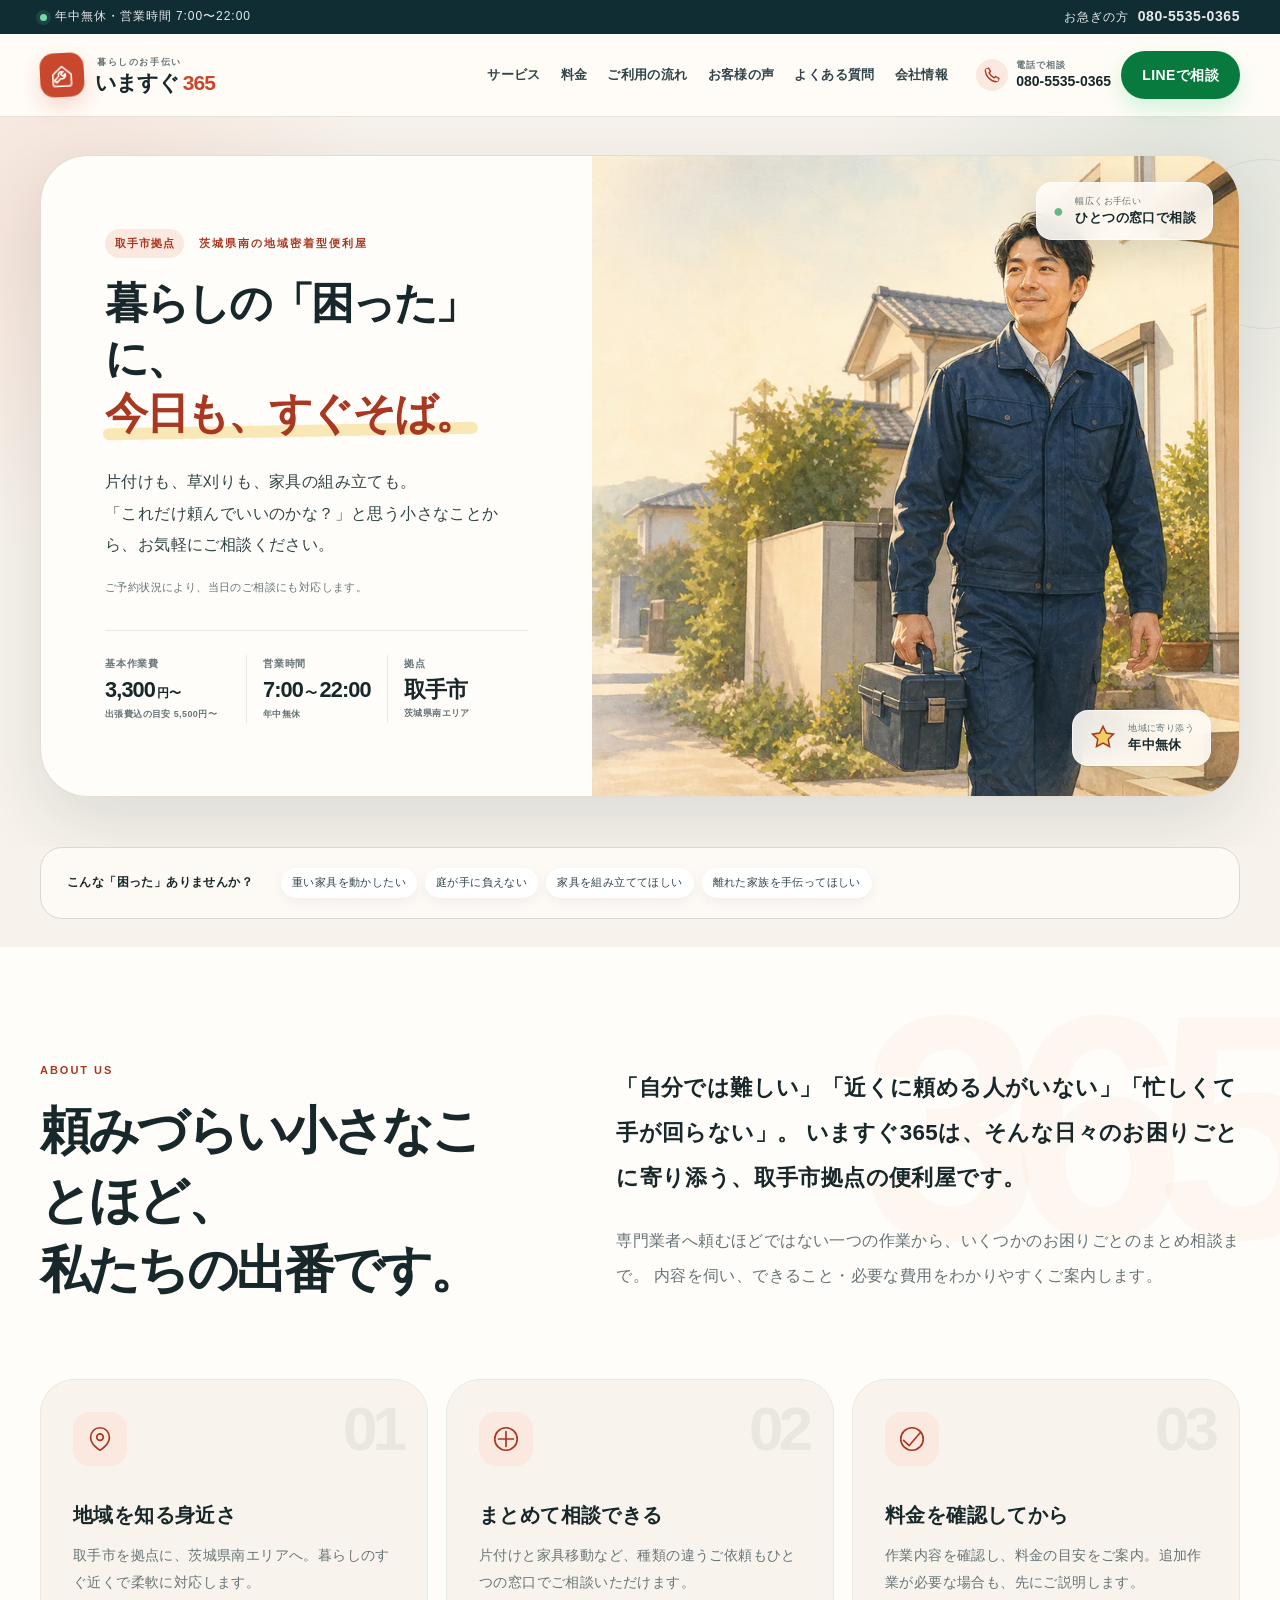
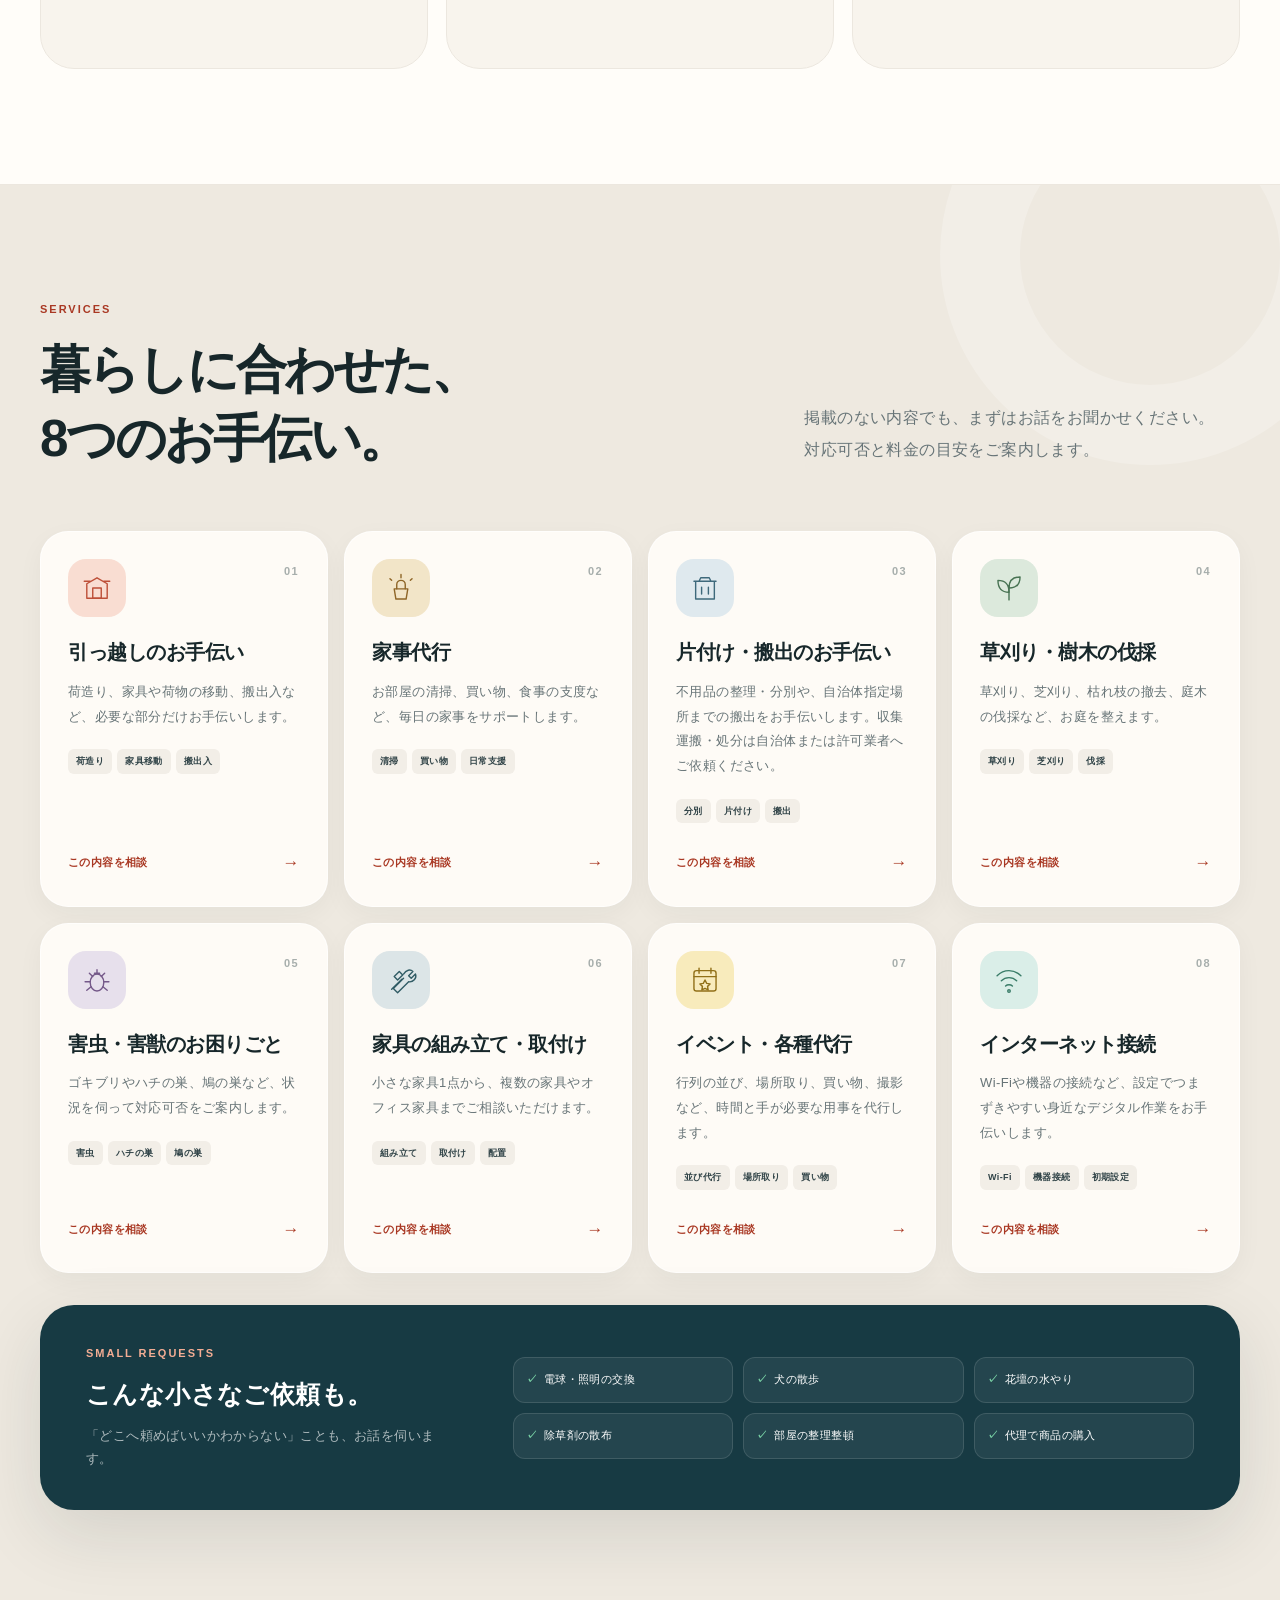
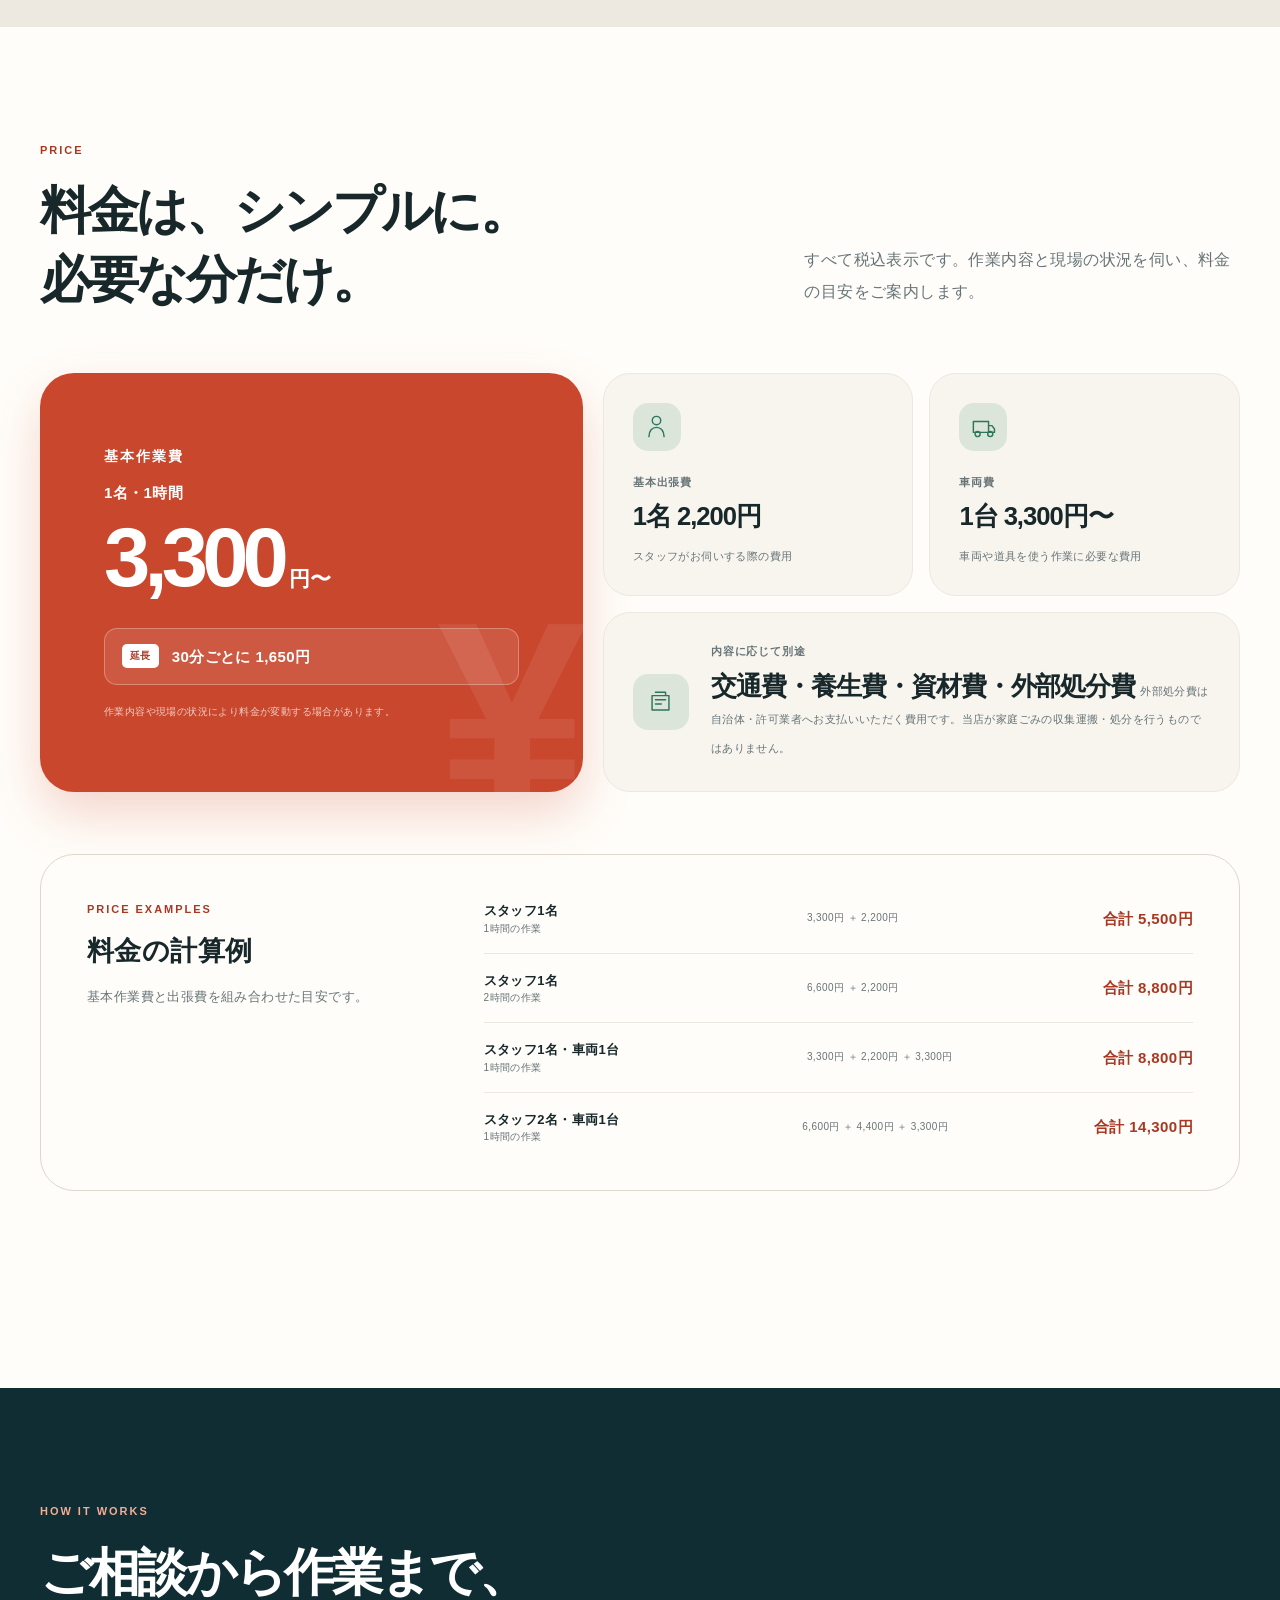
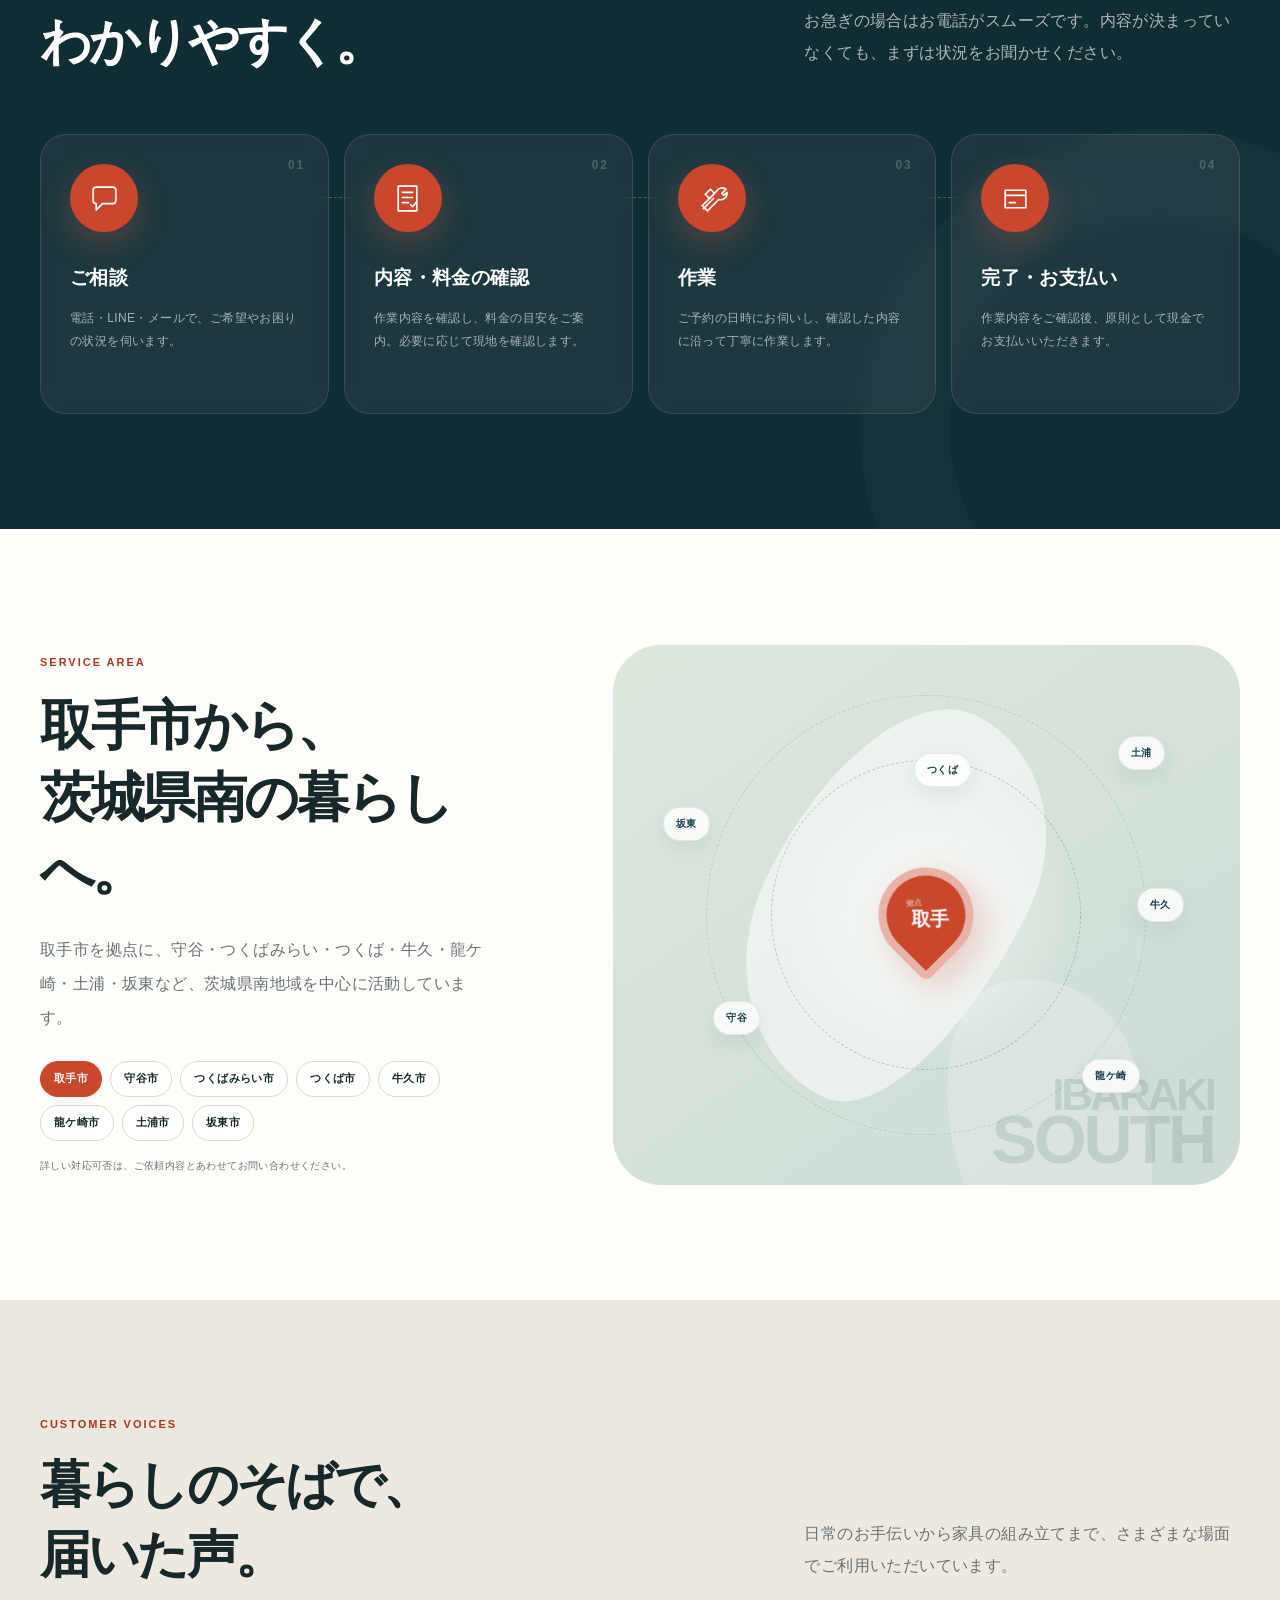
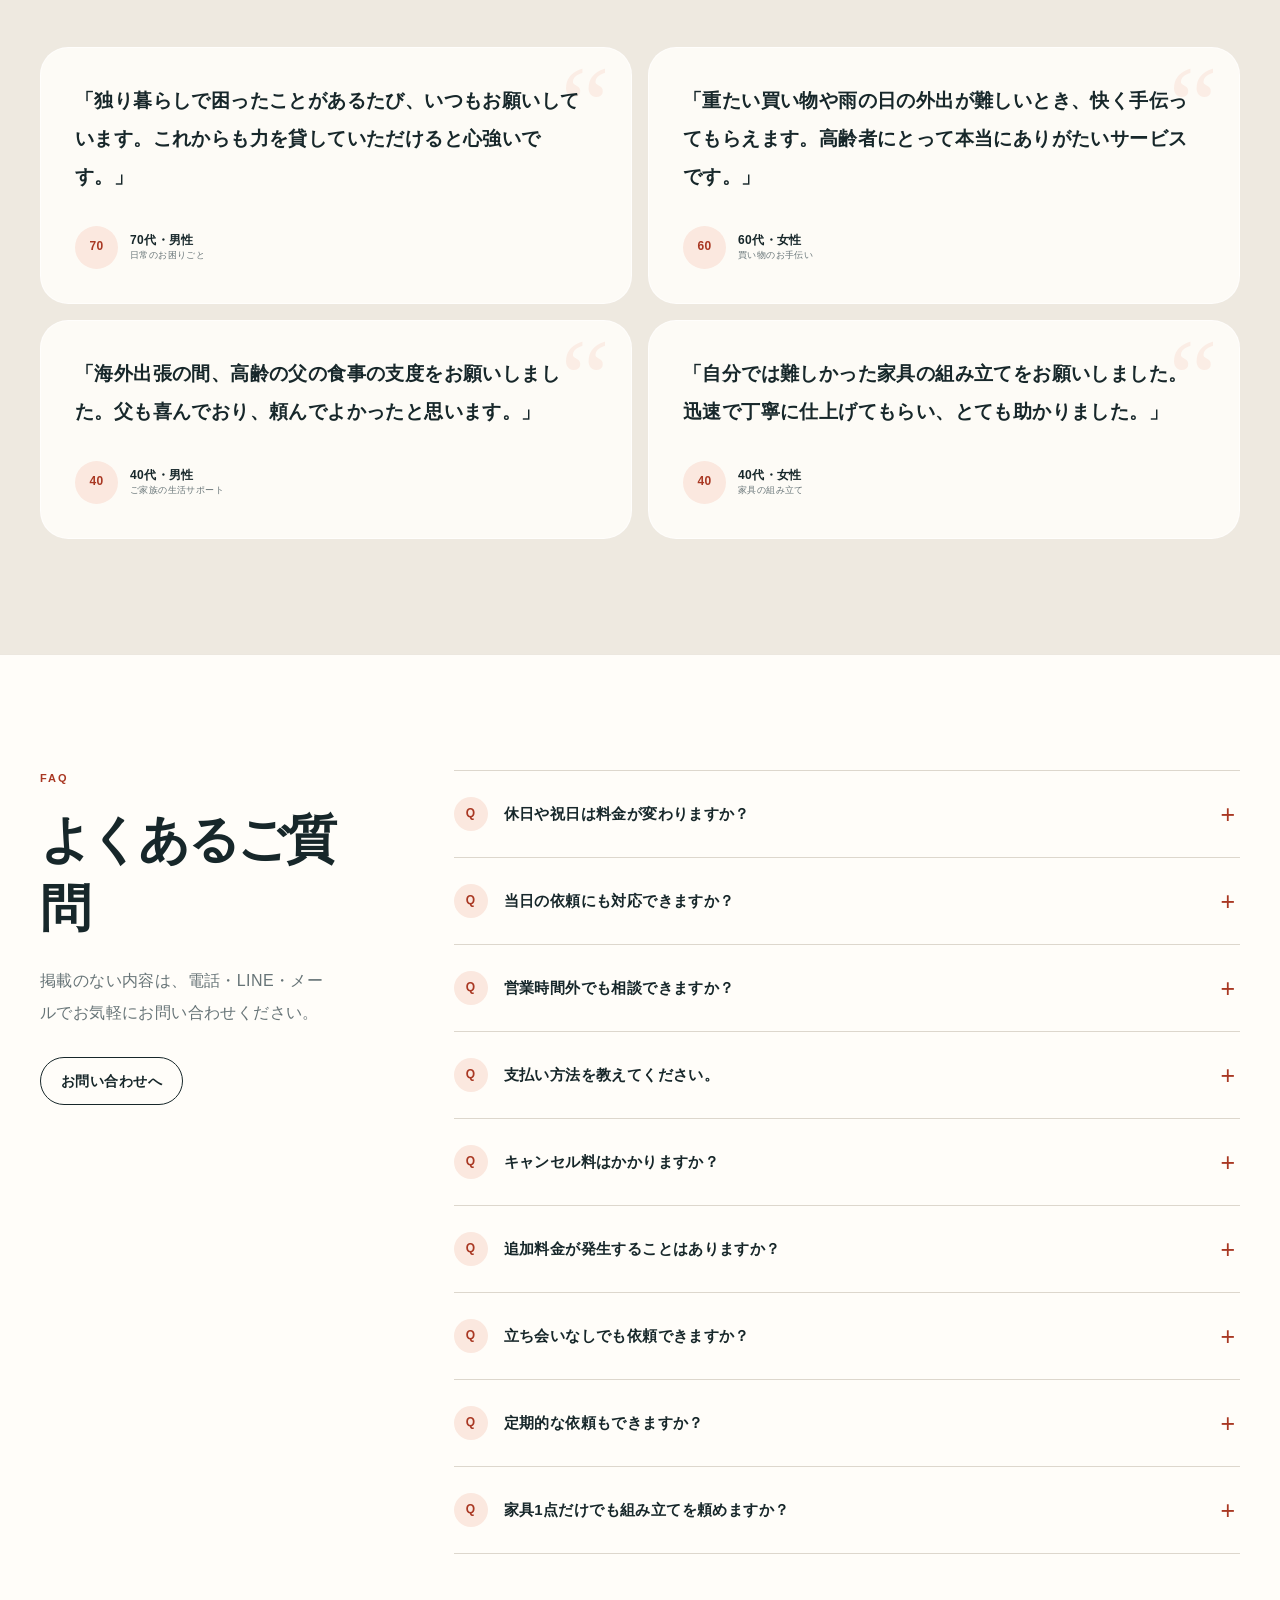
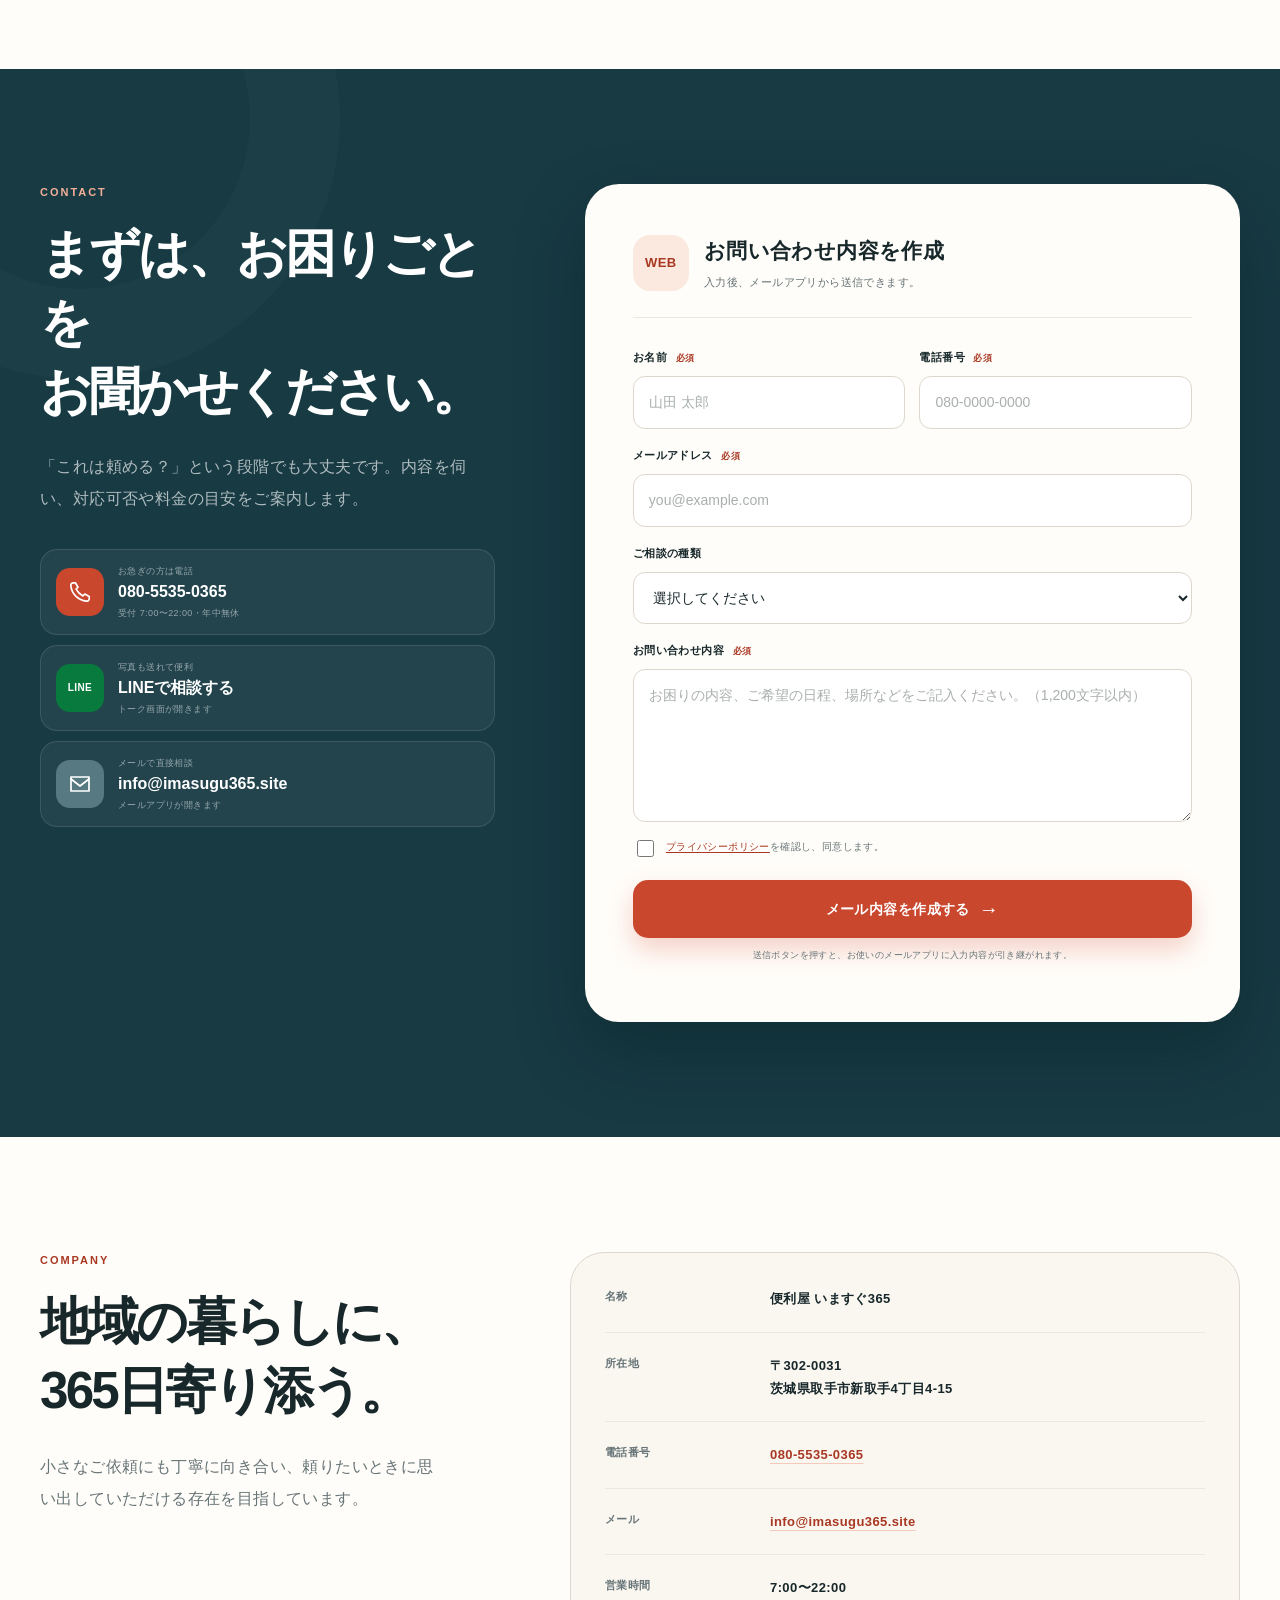
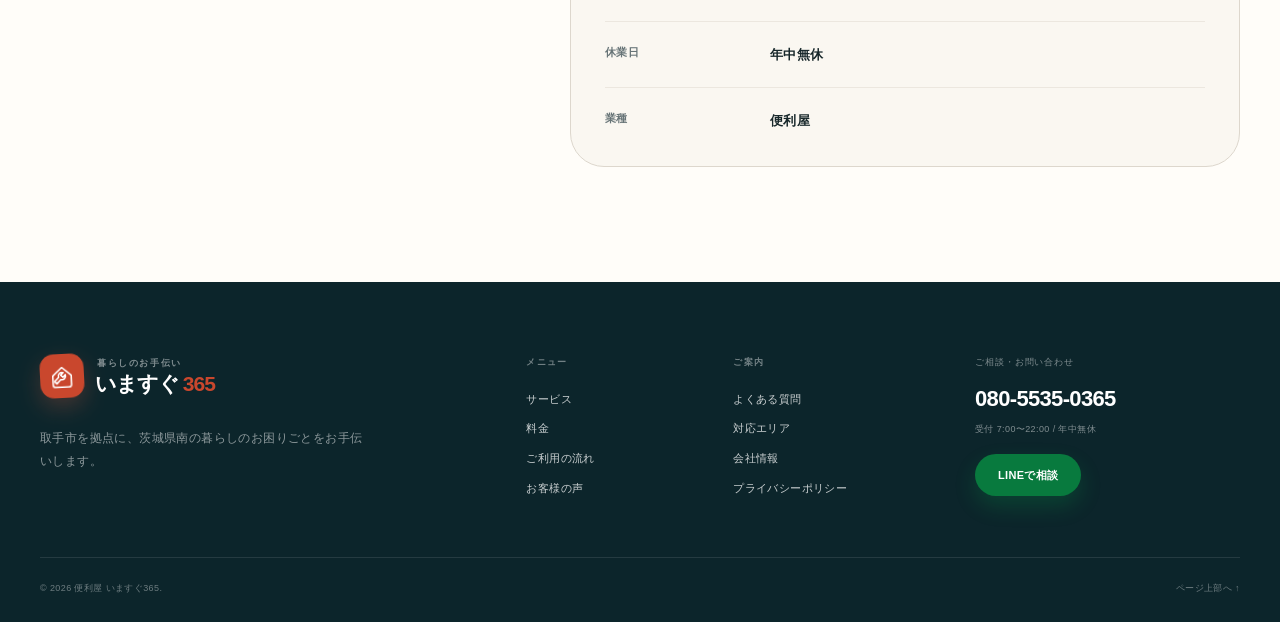
==== commit 309966ec: "fix: remove duplicate hero contact buttons" ====
--- a/index.html
+++ b/index.html
@@ -204,15 +204,6 @@
               片付けも、草刈りも、家具の組み立ても。<br />
               「これだけ頼んでいいのかな？」と思う小さなことから、お気軽にご相談ください。
             </p>
-            <div class="hero-actions">
-              <a class="button button-primary button-large" href="tel:08055350365">
-                <svg viewBox="0 0 24 24" aria-hidden="true"><path d="M7.4 2.8 10 7.2 8.1 9.1a15.7 15.7 0 0 0 6.8 6.8l1.9-1.9 4.4 2.6v2.1a2.5 2.5 0 0 1-2.7 2.5C10.1 20.4 3.6 13.9 2.8 5.5A2.5 2.5 0 0 1 5.3 2.8h2.1Z" /></svg>
-                <span><small>7:00〜22:00・年中無休</small>電話で相談する</span>
-              </a>
-              <a class="button button-line button-large" href="https://lin.ee/BLQjGlF" target="_blank" rel="noopener">
-                LINEで相談する
-              </a>
-            </div>
             <p class="hero-microcopy">ご予約状況により、当日のご相談にも対応します。</p>
             <dl class="hero-facts" aria-label="サービス概要">
               <div>
--- a/styles.css
+++ b/styles.css
@@ -567,14 +567,8 @@
   line-height: 1.95;
 }
 
-.hero-actions {
-  display: flex;
-  gap: 12px;
-  margin-top: 32px;
-}
-
 .hero-microcopy {
-  margin: 12px 0 0;
+  margin: 18px 0 0;
   color: var(--muted);
   font-size: 11px;
 }
@@ -2370,8 +2364,6 @@
   .phone-button svg { width: 39px; height: 39px; padding: 9px; }
   .hero-shell { grid-template-columns: minmax(0, 1fr) minmax(390px, 0.95fr); }
   .hero-copy { padding-inline: 42px; }
-  .hero-actions { flex-direction: column; align-items: stretch; }
-  .hero-actions .button { width: 100%; }
   .service-grid { grid-template-columns: repeat(2, 1fr); }
   .service-card h3 { font-size: 20px; }
 }
@@ -2539,7 +2531,6 @@
   .hero-break-mobile { display: block; }
   .hero-lead { margin-top: 20px; font-size: 14px; line-height: 1.9; }
   .hero-lead br { display: none; }
-  .hero-actions { margin-top: 25px; }
   .button-large { min-height: 59px; }
   .hero-facts { margin-top: 26px; padding-top: 20px; }
   .hero-facts > div { padding-inline: 9px; }
@@ -2737,7 +2728,6 @@
   .site-header,
   .mobile-cta,
   .site-footer,
-  .hero-actions,
   .contact-form-card {
     display: none !important;
   }
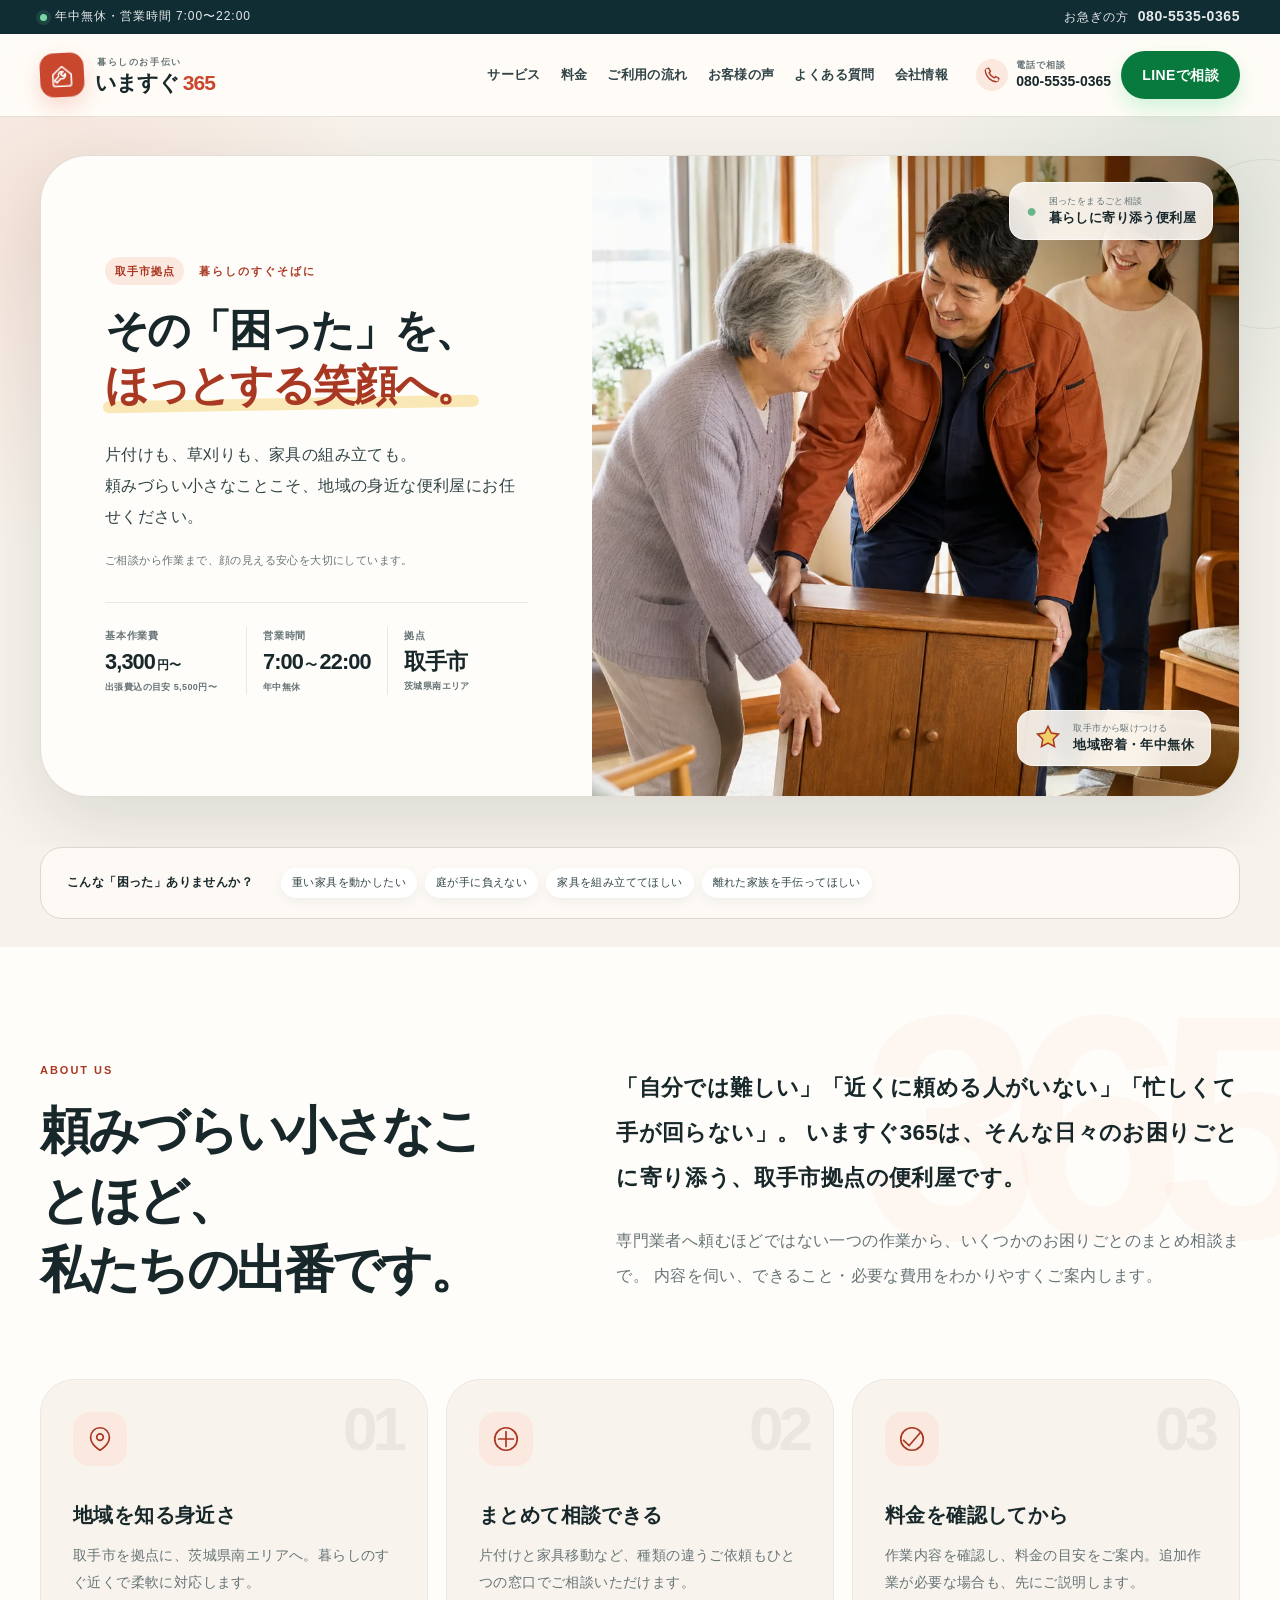
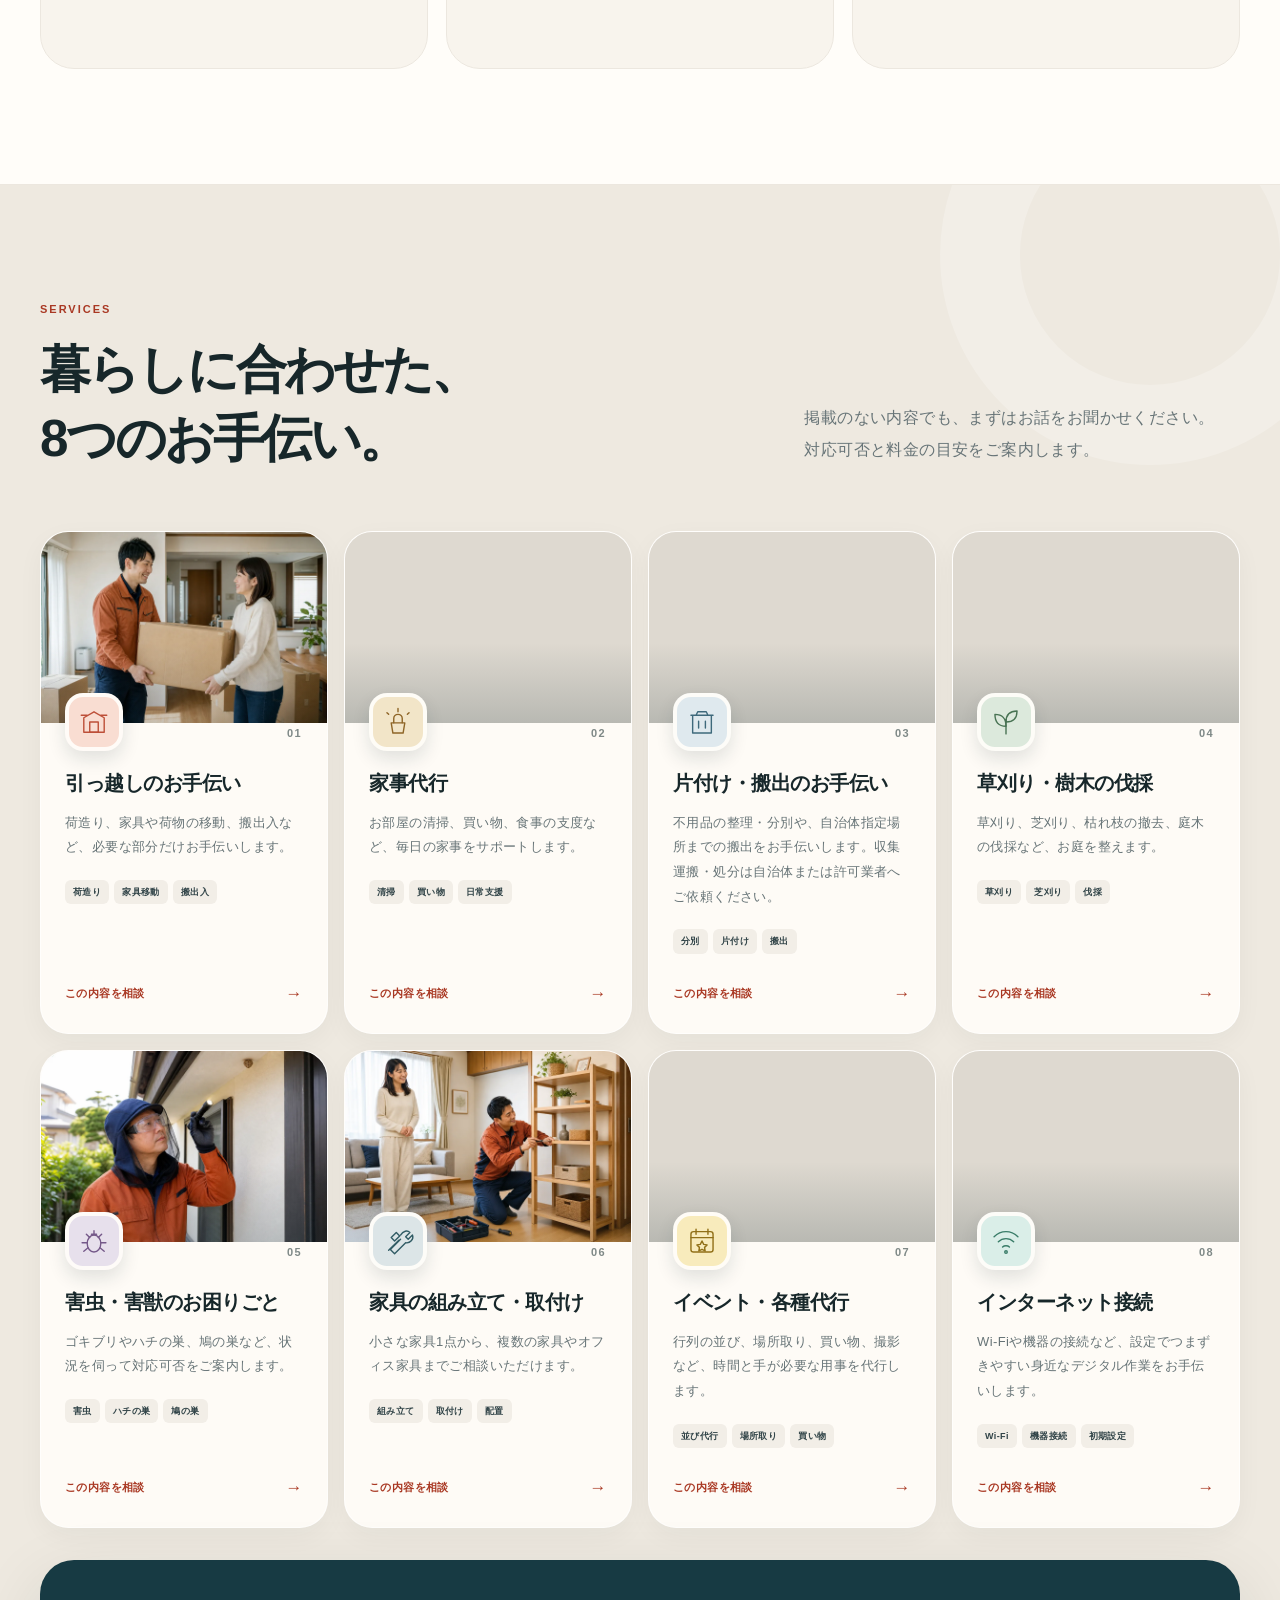
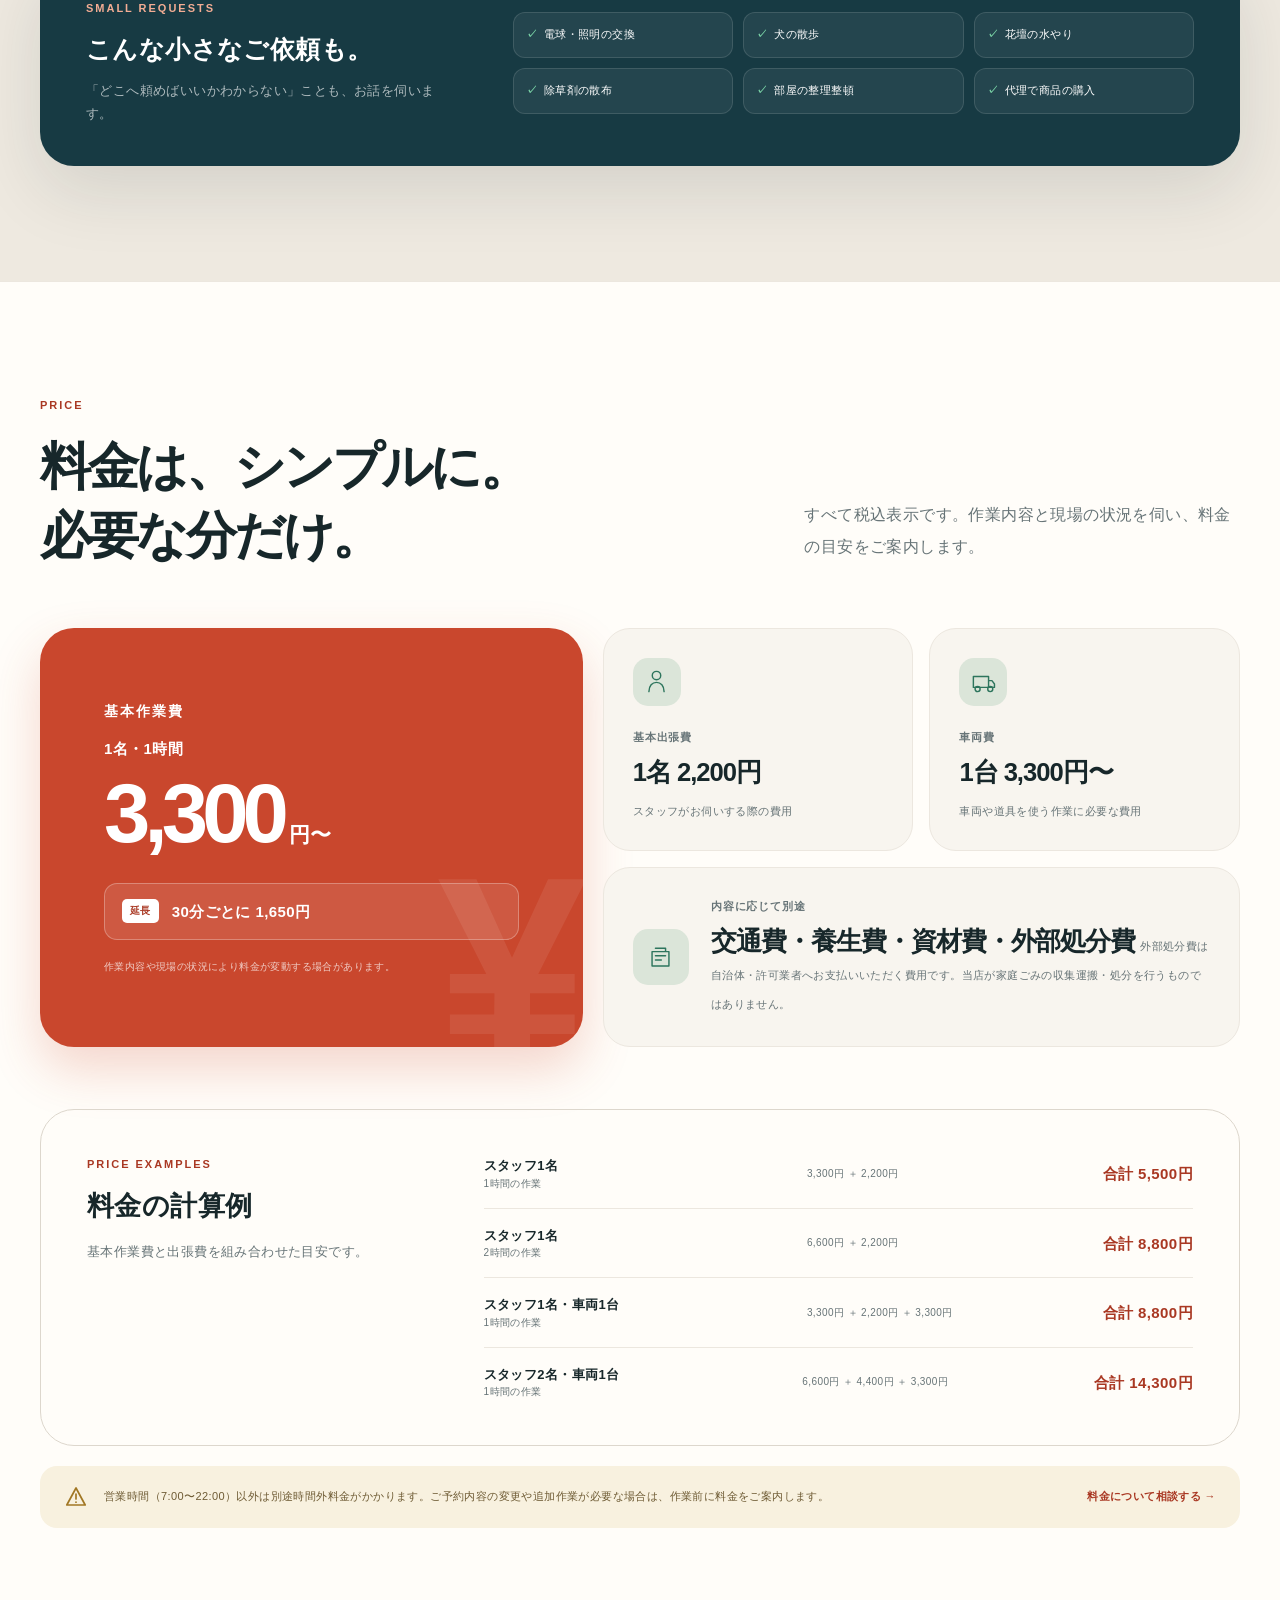
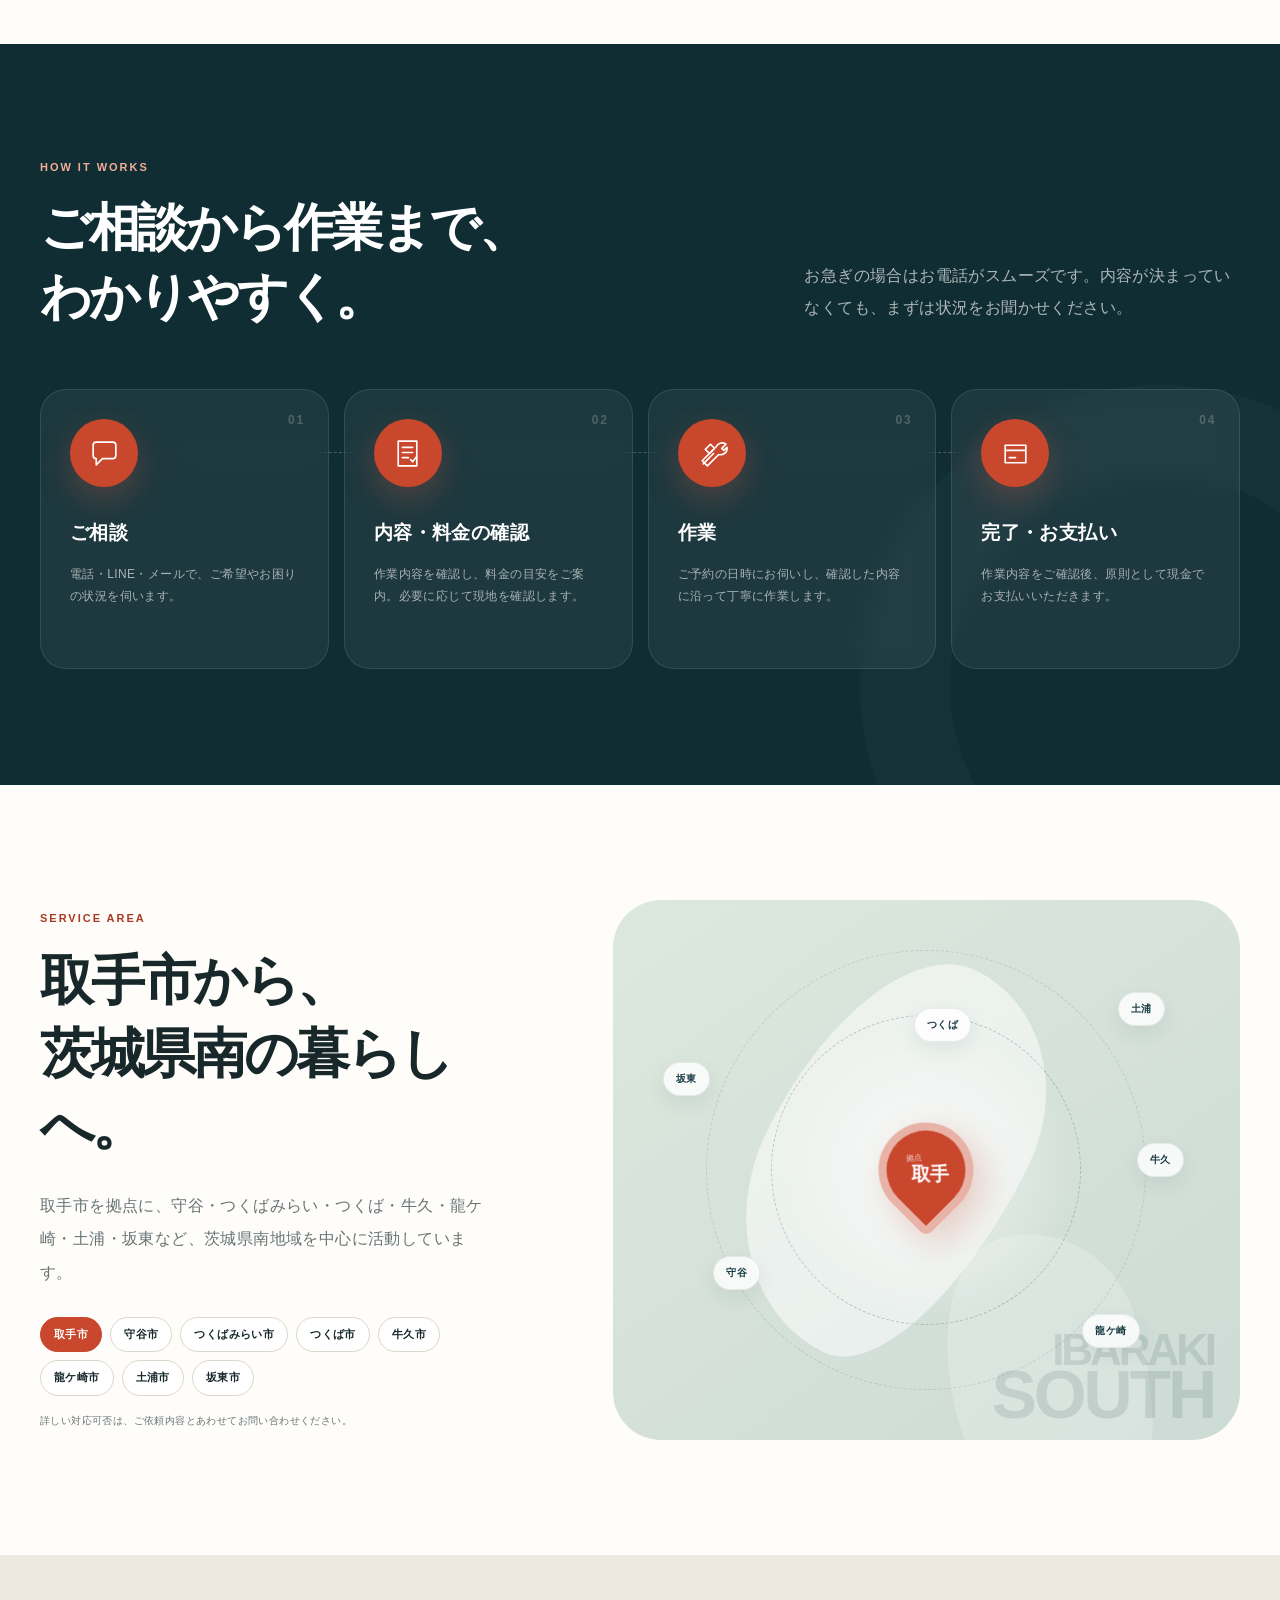
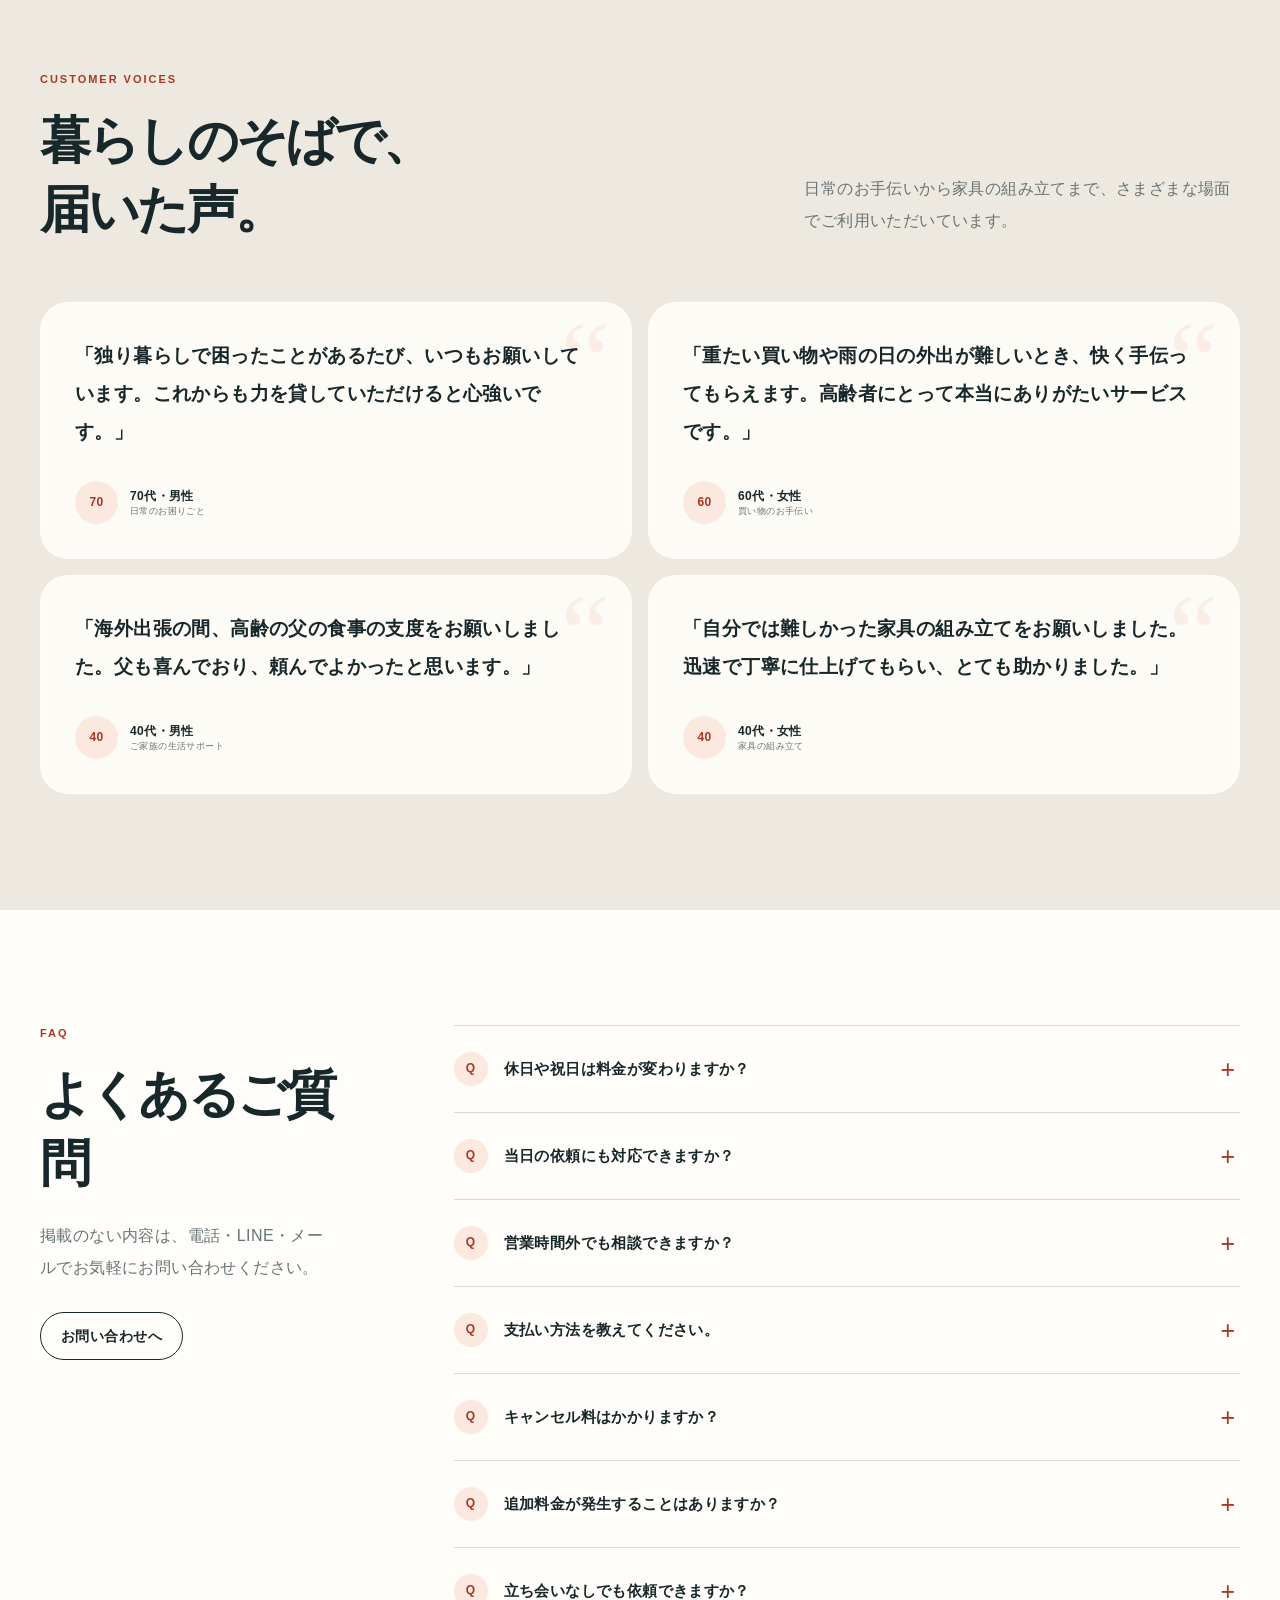
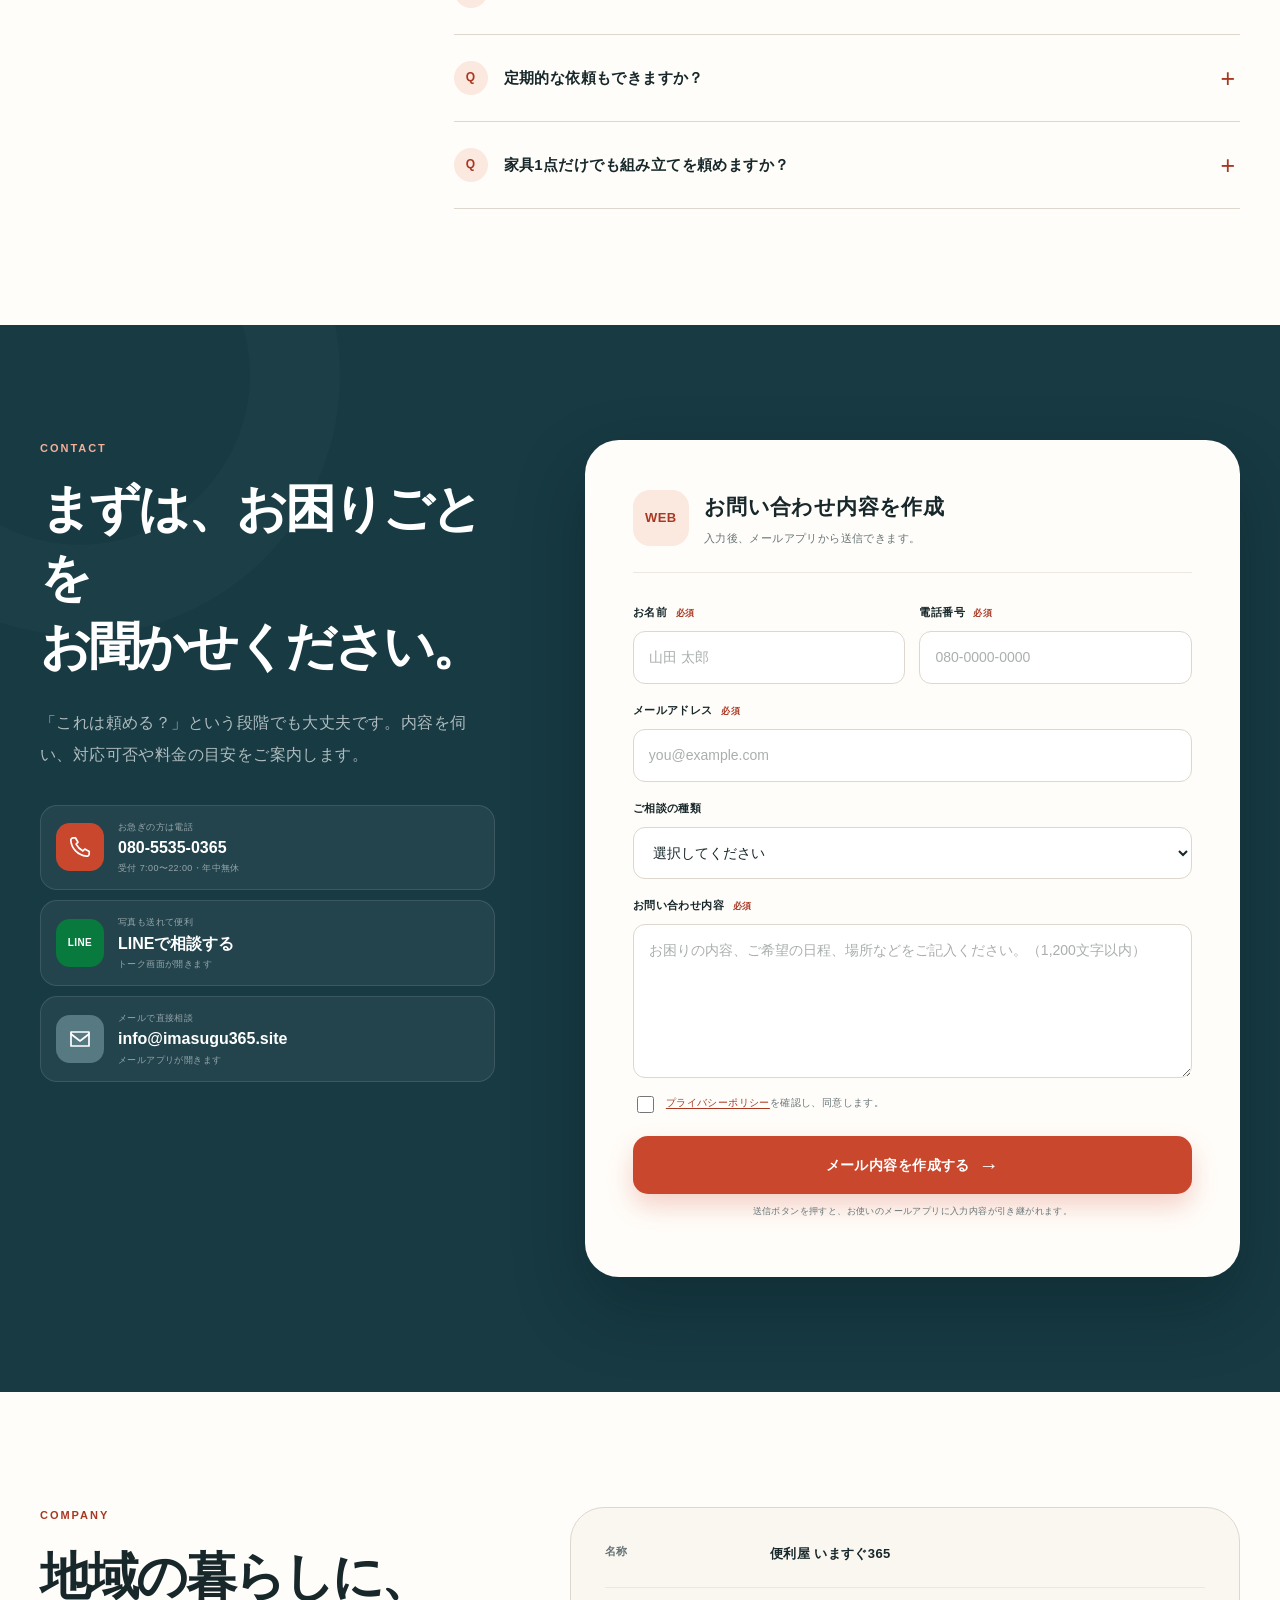
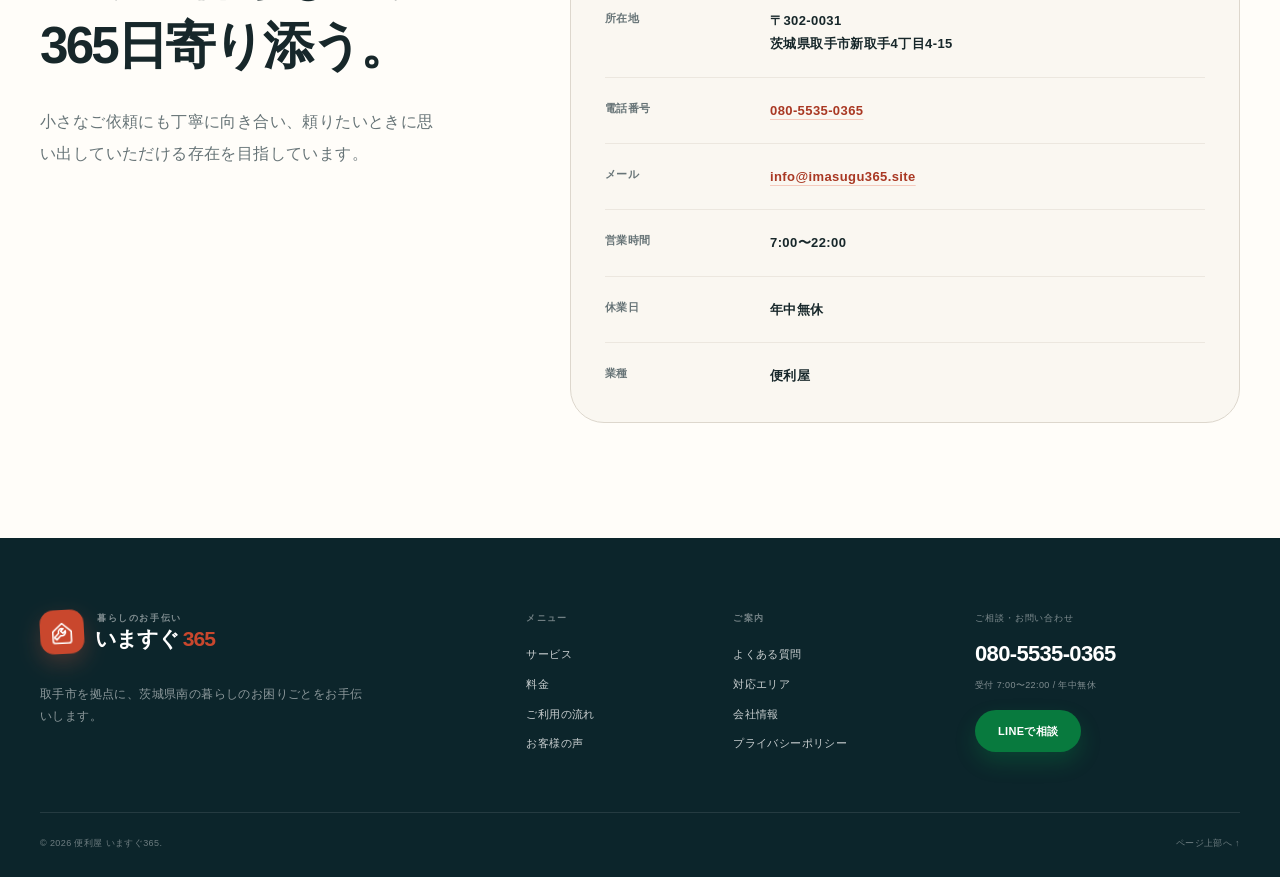
==== commit e4c484fd: "feat: redesign mobile hero and add service imagery" ====
--- a/index.html
+++ b/index.html
@@ -13,20 +13,21 @@
     <link rel="canonical" href="https://www.imasugu365.site/" />
     <link rel="icon" href="/favicon.svg" type="image/svg+xml" />
     <link rel="manifest" href="/site.webmanifest" />
-    <link rel="preload" as="image" href="/assets/hero-handyman.webp" type="image/webp" />
+    <link rel="preload" as="image" href="/assets/hero-relief.webp" type="image/webp" />
     <meta property="og:type" content="website" />
     <meta property="og:locale" content="ja_JP" />
     <meta property="og:site_name" content="便利屋 いますぐ365" />
-    <meta property="og:title" content="暮らしの「困った」に、今日もすぐそば。｜便利屋 いますぐ365" />
+    <meta property="og:title" content="その「困った」を、ほっとする笑顔へ。｜便利屋 いますぐ365" />
     <meta
       property="og:description"
       content="取手市を拠点に、茨城県南の暮らしのお困りごとをお手伝いします。"
     />
     <meta property="og:url" content="https://www.imasugu365.site/" />
-    <meta property="og:image" content="https://www.imasugu365.site/assets/hero-handyman.jpg" />
+    <meta property="og:image" content="https://www.imasugu365.site/assets/hero-relief-social.jpg" />
     <meta property="og:image:type" content="image/jpeg" />
-    <meta property="og:image:width" content="1600" />
-    <meta property="og:image:height" content="817" />
+    <meta property="og:image:width" content="1200" />
+    <meta property="og:image:height" content="630" />
+    <meta property="og:image:alt" content="家具の移動を手伝うスタッフと笑顔になるご家族" />
     <meta name="twitter:card" content="summary_large_image" />
     <link rel="stylesheet" href="/styles.css" />
     <script>
@@ -40,7 +41,7 @@
         "name": "便利屋 いますぐ365",
         "alternateName": "いますぐ365",
         "url": "https://www.imasugu365.site/",
-        "image": "https://www.imasugu365.site/assets/hero-handyman.jpg",
+        "image": "https://www.imasugu365.site/assets/hero-relief-social.jpg",
         "telephone": "+81-80-5535-0365",
         "email": "info@imasugu365.site",
         "priceRange": "¥¥",
@@ -195,16 +196,16 @@
       <section class="hero" id="top">
         <div class="container hero-shell">
           <div class="hero-copy">
-            <p class="eyebrow"><span>取手市拠点</span> 茨城県南の地域密着型便利屋</p>
+            <p class="eyebrow"><span>取手市拠点</span> 暮らしのすぐそばに</p>
             <h1>
-              暮らしの<span class="keep-word">「困った」</span>に、
-              <strong><span class="hero-break-mobile">今日も、</span><span class="keep-word">すぐそば。</span></strong>
+              その<span class="keep-word">「困った」</span>を、
+              <strong><span class="hero-break-mobile">ほっとする</span><span class="keep-word">笑顔へ。</span></strong>
             </h1>
             <p class="hero-lead">
               片付けも、草刈りも、家具の組み立ても。<br />
-              「これだけ頼んでいいのかな？」と思う小さなことから、お気軽にご相談ください。
+              頼みづらい小さなことこそ、地域の身近な便利屋にお任せください。
             </p>
-            <p class="hero-microcopy">ご予約状況により、当日のご相談にも対応します。</p>
+            <p class="hero-microcopy">ご相談から作業まで、顔の見える安心を大切にしています。</p>
             <dl class="hero-facts" aria-label="サービス概要">
               <div>
                 <dt>基本作業費</dt>
@@ -223,22 +224,22 @@
 
           <div class="hero-media">
             <picture>
-              <source srcset="/assets/hero-handyman.webp" type="image/webp" />
+              <source srcset="/assets/hero-relief.webp" type="image/webp" />
               <img
-                src="/assets/hero-handyman.jpg"
-                width="1600"
-                height="817"
-                alt="住宅へお伺いする作業スタッフのイメージイラスト"
+                src="/assets/hero-relief.jpg"
+                width="997"
+                height="1578"
+                alt="家具の移動を手伝うスタッフと笑顔になるご家族"
                 fetchpriority="high"
               />
             </picture>
             <div class="hero-badge hero-badge-top">
               <span aria-hidden="true">●</span>
-              <p><small>幅広くお手伝い</small><strong>ひとつの窓口で相談</strong></p>
+              <p><small>困ったをまるごと相談</small><strong>暮らしに寄り添う便利屋</strong></p>
             </div>
             <div class="hero-badge hero-badge-bottom">
               <svg viewBox="0 0 24 24" aria-hidden="true"><path d="m12 2 2.8 5.8 6.2.9-4.5 4.4 1.1 6.2-5.6-2.9-5.6 2.9 1.1-6.2L3 8.7l6.2-.9L12 2Z" /></svg>
-              <p><small>地域に寄り添う</small><strong>年中無休</strong></p>
+              <p><small>取手市から駆けつける</small><strong>地域密着・年中無休</strong></p>
             </div>
           </div>
         </div>
@@ -316,91 +317,147 @@
 
           <div class="service-grid">
             <article class="service-card reveal">
-              <div class="service-icon icon-coral" aria-hidden="true">
-                <svg viewBox="0 0 40 40"><path d="M8 15 20 8l12 7v17H8V15Z" /><path d="M15 20h10v12H15zM5 12h7M28 12h7" /></svg>
-              </div>
-              <p class="service-no">01</p>
-              <h3>引っ越しのお手伝い</h3>
-              <p>荷造り、家具や荷物の移動、搬出入など、必要な部分だけお手伝いします。</p>
-              <ul><li>荷造り</li><li>家具移動</li><li>搬出入</li></ul>
-              <a href="#contact" data-service="引っ越しのお手伝い">この内容を相談 <span aria-hidden="true">→</span></a>
+              <figure class="service-photo">
+                <img src="/assets/service-moving.webp" width="1200" height="800" loading="lazy" decoding="async" alt="引っ越しの荷物を運ぶスタッフと依頼者" />
+              </figure>
+              <div class="service-card-body">
+                <div class="service-card-meta">
+                  <div class="service-icon icon-coral" aria-hidden="true">
+                    <svg viewBox="0 0 40 40"><path d="M8 15 20 8l12 7v17H8V15Z" /><path d="M15 20h10v12H15zM5 12h7M28 12h7" /></svg>
+                  </div>
+                  <p class="service-no">01</p>
+                </div>
+                <h3>引っ越しのお手伝い</h3>
+                <p>荷造り、家具や荷物の移動、搬出入など、必要な部分だけお手伝いします。</p>
+                <ul><li>荷造り</li><li>家具移動</li><li>搬出入</li></ul>
+                <a href="#contact" data-service="引っ越しのお手伝い">この内容を相談 <span aria-hidden="true">→</span></a>
+              </div>
             </article>
 
             <article class="service-card reveal">
-              <div class="service-icon icon-sand" aria-hidden="true">
-                <svg viewBox="0 0 40 40"><path d="M12 21h16l-2 12H14l-2-12Z" /><path d="M15 21v-5a5 5 0 0 1 10 0v5M7 9l2 2m24-2-2 2M20 4v4" /></svg>
-              </div>
-              <p class="service-no">02</p>
-              <h3>家事代行</h3>
-              <p>お部屋の清掃、買い物、食事の支度など、毎日の家事をサポートします。</p>
-              <ul><li>清掃</li><li>買い物</li><li>日常支援</li></ul>
-              <a href="#contact" data-service="家事代行">この内容を相談 <span aria-hidden="true">→</span></a>
+              <figure class="service-photo">
+                <img src="/assets/service-housework.webp" width="1200" height="800" loading="lazy" decoding="async" alt="キッチンを丁寧に清掃する家事代行スタッフ" />
+              </figure>
+              <div class="service-card-body">
+                <div class="service-card-meta">
+                  <div class="service-icon icon-sand" aria-hidden="true">
+                    <svg viewBox="0 0 40 40"><path d="M12 21h16l-2 12H14l-2-12Z" /><path d="M15 21v-5a5 5 0 0 1 10 0v5M7 9l2 2m24-2-2 2M20 4v4" /></svg>
+                  </div>
+                  <p class="service-no">02</p>
+                </div>
+                <h3>家事代行</h3>
+                <p>お部屋の清掃、買い物、食事の支度など、毎日の家事をサポートします。</p>
+                <ul><li>清掃</li><li>買い物</li><li>日常支援</li></ul>
+                <a href="#contact" data-service="家事代行">この内容を相談 <span aria-hidden="true">→</span></a>
+              </div>
             </article>
 
             <article class="service-card reveal">
-              <div class="service-icon icon-blue" aria-hidden="true">
-                <svg viewBox="0 0 40 40"><path d="M9 12h22v21H9zM7 12h26M15 8h10l2 4H13l2-4Z" /><path d="M16 19v8M24 19v8" /></svg>
-              </div>
-              <p class="service-no">03</p>
-              <h3>片付け・搬出のお手伝い</h3>
-              <p>不用品の整理・分別や、自治体指定場所までの搬出をお手伝いします。収集運搬・処分は自治体または許可業者へご依頼ください。</p>
-              <ul><li>分別</li><li>片付け</li><li>搬出</li></ul>
-              <a href="#contact" data-service="片付け・搬出のお手伝い">この内容を相談 <span aria-hidden="true">→</span></a>
+              <figure class="service-photo">
+                <img src="/assets/service-sorting.webp" width="1200" height="800" loading="lazy" decoding="async" alt="室内の荷物を分別して片付けるスタッフ" />
+              </figure>
+              <div class="service-card-body">
+                <div class="service-card-meta">
+                  <div class="service-icon icon-blue" aria-hidden="true">
+                    <svg viewBox="0 0 40 40"><path d="M9 12h22v21H9zM7 12h26M15 8h10l2 4H13l2-4Z" /><path d="M16 19v8M24 19v8" /></svg>
+                  </div>
+                  <p class="service-no">03</p>
+                </div>
+                <h3>片付け・搬出のお手伝い</h3>
+                <p>不用品の整理・分別や、自治体指定場所までの搬出をお手伝いします。収集運搬・処分は自治体または許可業者へご依頼ください。</p>
+                <ul><li>分別</li><li>片付け</li><li>搬出</li></ul>
+                <a href="#contact" data-service="片付け・搬出のお手伝い">この内容を相談 <span aria-hidden="true">→</span></a>
+              </div>
             </article>
 
             <article class="service-card reveal">
-              <div class="service-icon icon-green" aria-hidden="true">
-                <svg viewBox="0 0 40 40"><path d="M20 34V17" /><path d="M20 25C11 25 7 20 7 11c9 0 13 5 13 14ZM20 20c8 0 13-4 13-13-8 0-13 4-13 13Z" /></svg>
-              </div>
-              <p class="service-no">04</p>
-              <h3>草刈り・樹木の伐採</h3>
-              <p>草刈り、芝刈り、枯れ枝の撤去、庭木の伐採など、お庭を整えます。</p>
-              <ul><li>草刈り</li><li>芝刈り</li><li>伐採</li></ul>
-              <a href="#contact" data-service="草刈り・樹木の伐採">この内容を相談 <span aria-hidden="true">→</span></a>
+              <figure class="service-photo">
+                <img src="/assets/service-yard.webp" width="1200" height="800" loading="lazy" decoding="async" alt="住宅の庭をきれいに整えるスタッフ" />
+              </figure>
+              <div class="service-card-body">
+                <div class="service-card-meta">
+                  <div class="service-icon icon-green" aria-hidden="true">
+                    <svg viewBox="0 0 40 40"><path d="M20 34V17" /><path d="M20 25C11 25 7 20 7 11c9 0 13 5 13 14ZM20 20c8 0 13-4 13-13-8 0-13 4-13 13Z" /></svg>
+                  </div>
+                  <p class="service-no">04</p>
+                </div>
+                <h3>草刈り・樹木の伐採</h3>
+                <p>草刈り、芝刈り、枯れ枝の撤去、庭木の伐採など、お庭を整えます。</p>
+                <ul><li>草刈り</li><li>芝刈り</li><li>伐採</li></ul>
+                <a href="#contact" data-service="草刈り・樹木の伐採">この内容を相談 <span aria-hidden="true">→</span></a>
+              </div>
             </article>
 
             <article class="service-card reveal">
-              <div class="service-icon icon-purple" aria-hidden="true">
-                <svg viewBox="0 0 40 40"><ellipse cx="20" cy="23" rx="8" ry="10" /><path d="M20 13V8M15 16l-4-4m14 4 4-4M12 22H6m28 0h-6M13 28l-5 4m19-4 5 4" /><path d="M17 12h6" /></svg>
-              </div>
-              <p class="service-no">05</p>
-              <h3>害虫・害獣のお困りごと</h3>
-              <p>ゴキブリやハチの巣、鳩の巣など、状況を伺って対応可否をご案内します。</p>
-              <ul><li>害虫</li><li>ハチの巣</li><li>鳩の巣</li></ul>
-              <a href="#contact" data-service="害虫・害獣のお困りごと">この内容を相談 <span aria-hidden="true">→</span></a>
+              <figure class="service-photo">
+                <img src="/assets/service-pest.webp" width="1200" height="800" loading="lazy" decoding="async" alt="住宅まわりの害虫被害を安全に点検するスタッフ" />
+              </figure>
+              <div class="service-card-body">
+                <div class="service-card-meta">
+                  <div class="service-icon icon-purple" aria-hidden="true">
+                    <svg viewBox="0 0 40 40"><ellipse cx="20" cy="23" rx="8" ry="10" /><path d="M20 13V8M15 16l-4-4m14 4 4-4M12 22H6m28 0h-6M13 28l-5 4m19-4 5 4" /><path d="M17 12h6" /></svg>
+                  </div>
+                  <p class="service-no">05</p>
+                </div>
+                <h3>害虫・害獣のお困りごと</h3>
+                <p>ゴキブリやハチの巣、鳩の巣など、状況を伺って対応可否をご案内します。</p>
+                <ul><li>害虫</li><li>ハチの巣</li><li>鳩の巣</li></ul>
+                <a href="#contact" data-service="害虫・害獣のお困りごと">この内容を相談 <span aria-hidden="true">→</span></a>
+              </div>
             </article>
 
             <article class="service-card reveal">
-              <div class="service-icon icon-navy" aria-hidden="true">
-                <svg viewBox="0 0 40 40"><path d="m9 31 12-12M18 10l4 4-6 6-4-4 6-6Z" /><path d="M23 13c3-5 8-6 11-3l-5 5 3 3 5-5c2 5-3 10-8 9l-13 13-5-5 12-12" /></svg>
-              </div>
-              <p class="service-no">06</p>
-              <h3>家具の組み立て・取付け</h3>
-              <p>小さな家具1点から、複数の家具やオフィス家具までご相談いただけます。</p>
-              <ul><li>組み立て</li><li>取付け</li><li>配置</li></ul>
-              <a href="#contact" data-service="家具の組み立て・取付け">この内容を相談 <span aria-hidden="true">→</span></a>
+              <figure class="service-photo">
+                <img src="/assets/service-furniture.webp" width="1200" height="800" loading="lazy" decoding="async" alt="リビングで家具を丁寧に組み立てるスタッフ" />
+              </figure>
+              <div class="service-card-body">
+                <div class="service-card-meta">
+                  <div class="service-icon icon-navy" aria-hidden="true">
+                    <svg viewBox="0 0 40 40"><path d="m9 31 12-12M18 10l4 4-6 6-4-4 6-6Z" /><path d="M23 13c3-5 8-6 11-3l-5 5 3 3 5-5c2 5-3 10-8 9l-13 13-5-5 12-12" /></svg>
+                  </div>
+                  <p class="service-no">06</p>
+                </div>
+                <h3>家具の組み立て・取付け</h3>
+                <p>小さな家具1点から、複数の家具やオフィス家具までご相談いただけます。</p>
+                <ul><li>組み立て</li><li>取付け</li><li>配置</li></ul>
+                <a href="#contact" data-service="家具の組み立て・取付け">この内容を相談 <span aria-hidden="true">→</span></a>
+              </div>
             </article>
 
             <article class="service-card reveal">
-              <div class="service-icon icon-yellow" aria-hidden="true">
-                <svg viewBox="0 0 40 40"><rect x="7" y="9" width="26" height="24" rx="3" /><path d="M13 6v6m14-6v6M7 16h26" /><path d="m20 20 2 4 4 .6-3 2.9.7 4.2L20 29.8l-3.7 1.9.7-4.2-3-2.9 4-.6 2-4Z" /></svg>
-              </div>
-              <p class="service-no">07</p>
-              <h3>イベント・各種代行</h3>
-              <p>行列の並び、場所取り、買い物、撮影など、時間と手が必要な用事を代行します。</p>
-              <ul><li>並び代行</li><li>場所取り</li><li>買い物</li></ul>
-              <a href="#contact" data-service="イベント・各種代行">この内容を相談 <span aria-hidden="true">→</span></a>
+              <figure class="service-photo">
+                <img src="/assets/service-errands.webp" width="1200" height="800" loading="lazy" decoding="async" alt="地域イベントの準備を手伝うスタッフ" />
+              </figure>
+              <div class="service-card-body">
+                <div class="service-card-meta">
+                  <div class="service-icon icon-yellow" aria-hidden="true">
+                    <svg viewBox="0 0 40 40"><rect x="7" y="9" width="26" height="24" rx="3" /><path d="M13 6v6m14-6v6M7 16h26" /><path d="m20 20 2 4 4 .6-3 2.9.7 4.2L20 29.8l-3.7 1.9.7-4.2-3-2.9 4-.6 2-4Z" /></svg>
+                  </div>
+                  <p class="service-no">07</p>
+                </div>
+                <h3>イベント・各種代行</h3>
+                <p>行列の並び、場所取り、買い物、撮影など、時間と手が必要な用事を代行します。</p>
+                <ul><li>並び代行</li><li>場所取り</li><li>買い物</li></ul>
+                <a href="#contact" data-service="イベント・各種代行">この内容を相談 <span aria-hidden="true">→</span></a>
+              </div>
             </article>
 
             <article class="service-card reveal">
-              <div class="service-icon icon-mint" aria-hidden="true">
-                <svg viewBox="0 0 40 40"><path d="M6 15c8-8 20-8 28 0M11 21c5-5 13-5 18 0M16 27c2-2 6-2 8 0" /><circle cx="20" cy="33" r="1.5" /></svg>
-              </div>
-              <p class="service-no">08</p>
-              <h3>インターネット接続</h3>
-              <p>Wi-Fiや機器の接続など、設定でつまずきやすい身近なデジタル作業をお手伝いします。</p>
-              <ul><li>Wi-Fi</li><li>機器接続</li><li>初期設定</li></ul>
-              <a href="#contact" data-service="インターネット接続">この内容を相談 <span aria-hidden="true">→</span></a>
+              <figure class="service-photo">
+                <img src="/assets/service-internet.webp" width="1200" height="800" loading="lazy" decoding="async" alt="Wi-Fiの接続をやさしく案内するスタッフ" />
+              </figure>
+              <div class="service-card-body">
+                <div class="service-card-meta">
+                  <div class="service-icon icon-mint" aria-hidden="true">
+                    <svg viewBox="0 0 40 40"><path d="M6 15c8-8 20-8 28 0M11 21c5-5 13-5 18 0M16 27c2-2 6-2 8 0" /><circle cx="20" cy="33" r="1.5" /></svg>
+                  </div>
+                  <p class="service-no">08</p>
+                </div>
+                <h3>インターネット接続</h3>
+                <p>Wi-Fiや機器の接続など、設定でつまずきやすい身近なデジタル作業をお手伝いします。</p>
+                <ul><li>Wi-Fi</li><li>機器接続</li><li>初期設定</li></ul>
+                <a href="#contact" data-service="インターネット接続">この内容を相談 <span aria-hidden="true">→</span></a>
+              </div>
             </article>
           </div>
 
--- a/styles.css
+++ b/styles.css
@@ -431,37 +431,6 @@
   color: #fff;
 }
 
-.button-large {
-  min-height: 64px;
-  padding: 13px 25px;
-  border-radius: 18px;
-  font-size: 15px;
-}
-
-.button-large svg {
-  width: 25px;
-  height: 25px;
-  fill: none;
-  stroke: currentColor;
-  stroke-width: 1.8;
-  stroke-linecap: round;
-  stroke-linejoin: round;
-}
-
-.button-large > span {
-  display: flex;
-  flex-direction: column;
-  align-items: flex-start;
-}
-
-.button-large small {
-  margin-bottom: 3px;
-  font-size: 9px;
-  font-weight: 700;
-  letter-spacing: 0.08em;
-  opacity: 0.78;
-}
-
 /* Hero */
 .hero {
   position: relative;
@@ -640,6 +609,8 @@
 }
 
 .hero-media picture {
+  position: absolute;
+  inset: 0;
   width: 100%;
   height: 100%;
   display: block;
@@ -649,7 +620,7 @@
   width: 100%;
   height: 100%;
   object-fit: cover;
-  object-position: 67% center;
+  object-position: 50% 42%;
 }
 
 .hero-badge {
@@ -950,10 +921,11 @@
 }
 
 .service-card {
+  position: relative;
   min-width: 0;
   display: flex;
   flex-direction: column;
-  padding: 27px;
+  overflow: hidden;
   border: 1px solid rgba(255, 255, 255, 0.68);
   border-radius: 28px;
   background: rgba(255, 253, 249, 0.9);
@@ -968,13 +940,60 @@
   transform: translateY(-7px);
 }
 
+.service-photo {
+  position: relative;
+  flex: 0 0 auto;
+  aspect-ratio: 3 / 2;
+  margin: 0;
+  overflow: hidden;
+  background: #ded9d0;
+}
+
+.service-photo::after {
+  content: "";
+  position: absolute;
+  inset: 0;
+  background: linear-gradient(180deg, transparent 58%, rgba(15, 38, 44, 0.18));
+  pointer-events: none;
+}
+
+.service-photo img {
+  width: 100%;
+  height: 100%;
+  object-fit: cover;
+  transition: transform 0.6s var(--ease);
+}
+
+.service-card:hover .service-photo img {
+  transform: scale(1.045);
+}
+
+.service-card-body {
+  min-width: 0;
+  display: flex;
+  flex: 1;
+  flex-direction: column;
+  padding: 0 24px 24px;
+}
+
+.service-card-meta {
+  position: relative;
+  z-index: 2;
+  display: flex;
+  align-items: flex-end;
+  justify-content: space-between;
+  margin: -30px 0 17px;
+}
+
 .service-icon {
   width: 58px;
   height: 58px;
   display: grid;
   place-items: center;
-  margin-bottom: 20px;
+  margin: 0;
+  border: 4px solid rgba(255, 253, 249, 0.95);
   border-radius: 18px;
+  box-shadow: 0 8px 18px rgba(16, 45, 52, 0.12);
 }
 
 .service-icon svg {
@@ -997,10 +1016,8 @@
 .icon-mint { background: #daeee8; color: #397c68; }
 
 .service-no {
-  position: absolute;
-  align-self: flex-end;
-  margin: 3px 1px 0 0;
-  color: #a7aeac;
+  margin: 0 1px 7px 0;
+  color: #7f8987;
   font-size: 11px;
   font-weight: 900;
   letter-spacing: 0.12em;
@@ -1013,7 +1030,7 @@
   letter-spacing: -0.025em;
 }
 
-.service-card > p:not(.service-no) {
+.service-card-body > p:not(.service-no) {
   margin: 0;
   color: var(--muted);
   font-size: 13px;
@@ -1036,7 +1053,7 @@
   font-weight: 700;
 }
 
-.service-card > a {
+.service-card-body > a {
   display: flex;
   justify-content: space-between;
   align-items: center;
@@ -1047,12 +1064,12 @@
   font-weight: 900;
 }
 
-.service-card > a span {
+.service-card-body > a span {
   font-size: 17px;
   transition: transform 0.25s var(--ease);
 }
 
-.service-card > a:hover span {
+.service-card-body > a:hover span {
   transform: translateX(4px);
 }
 
@@ -2440,8 +2457,8 @@
   }
 
   .hero-copy { padding: 55px; }
-  .hero-media { min-height: 460px; }
-  .hero-media img { object-position: 57% center; }
+  .hero-media { order: -1; min-height: 460px; }
+  .hero-media img { object-position: 50% 38%; }
 
   .intro-grid,
   .area-grid,
@@ -2521,26 +2538,37 @@
     padding: 16px;
   }
 
-  .hero { padding: 18px 0 31px; }
-  .hero-shell { border-radius: 26px; }
-  .hero-copy { padding: 35px 24px 30px; }
-  .eyebrow { margin-bottom: 13px; font-size: 9px; }
-  .eyebrow span { display: table; margin: 0 0 8px; }
-  .hero h1 { font-size: clamp(31px, 10vw, 42px); line-height: 1.35; }
+  .hero { padding: 12px 0 31px; }
+  .hero-shell { display: flex; flex-direction: column; border-radius: 28px; }
+  .hero-copy {
+    z-index: 4;
+    margin: -58px 12px 0;
+    padding: 27px 18px 28px;
+    border-radius: 25px 25px 0 0;
+    background: rgba(255, 253, 249, 0.97);
+    box-shadow: 0 -16px 35px rgba(16, 45, 52, 0.1);
+    backdrop-filter: blur(10px);
+  }
+  .eyebrow { margin-bottom: 12px; font-size: 9px; }
+  .eyebrow span { display: inline-block; margin: 0 7px 0 0; }
+  .hero h1 { font-size: clamp(30px, 8.2vw, 35px); line-height: 1.34; }
   .hero h1 strong { display: block; }
-  .hero-break-mobile { display: block; }
-  .hero-lead { margin-top: 20px; font-size: 14px; line-height: 1.9; }
+  .hero-break-mobile { display: inline; }
+  .hero-lead { margin-top: 18px; font-size: 14px; line-height: 1.85; }
   .hero-lead br { display: none; }
-  .button-large { min-height: 59px; }
-  .hero-facts { margin-top: 26px; padding-top: 20px; }
+  .hero-microcopy { margin-top: 12px; font-size: 10px; line-height: 1.7; }
+  .hero-facts { margin-top: 22px; padding-top: 18px; }
   .hero-facts > div { padding-inline: 9px; }
   .hero-facts dd strong { font-size: 18px; }
   .hero-facts dd { font-size: 10px; }
-  .hero-media { min-height: 350px; }
-  .hero-media img { object-position: 62% center; }
+  .hero-media { min-height: clamp(275px, 72vw, 320px); }
+  .hero-media::before {
+    background: linear-gradient(180deg, transparent 48%, rgba(26, 36, 36, 0.3) 100%);
+  }
+  .hero-media img { object-position: 50% 36%; }
   .hero-badge { padding: 9px 11px; border-radius: 12px; }
-  .hero-badge-top { top: 14px; right: 14px; }
-  .hero-badge-bottom { right: 14px; bottom: 14px; }
+  .hero-badge-top { display: none; }
+  .hero-badge-bottom { top: 14px; right: auto; bottom: auto; left: 14px; }
   .hero-badge strong { font-size: 11px; }
   .hero-badge small { font-size: 9px; }
   .hero-badge svg { width: 22px; height: 22px; }
@@ -2565,9 +2593,10 @@
   .reason-number { font-size: 50px; }
 
   .service-grid { grid-template-columns: 1fr; gap: 12px; }
-  .service-card { padding: 25px; border-radius: 24px; }
+  .service-card { border-radius: 24px; }
+  .service-card-body { padding: 0 22px 23px; }
   .service-card h3 { font-size: 20px; }
-  .service-card > p:not(.service-no) { font-size: 13px; }
+  .service-card-body > p:not(.service-no) { font-size: 13px; }
 
   .small-jobs { margin-top: 20px; padding: 28px 23px; border-radius: 24px; }
   .small-jobs ul { grid-template-columns: repeat(2, 1fr); gap: 7px; }
@@ -2699,6 +2728,9 @@
 }
 
 @media (max-width: 390px) {
+  .hero-media { min-height: 270px; }
+  .hero-copy { margin: -50px 8px 0; padding: 24px 12px 26px; }
+  .hero h1 { font-size: clamp(29px, 8vw, 32px); line-height: 1.32; }
   .hero-facts > div { padding-inline: 6px; }
   .hero-facts dd strong { font-size: 16px; }
   .fee-grid { grid-template-columns: 1fr; }
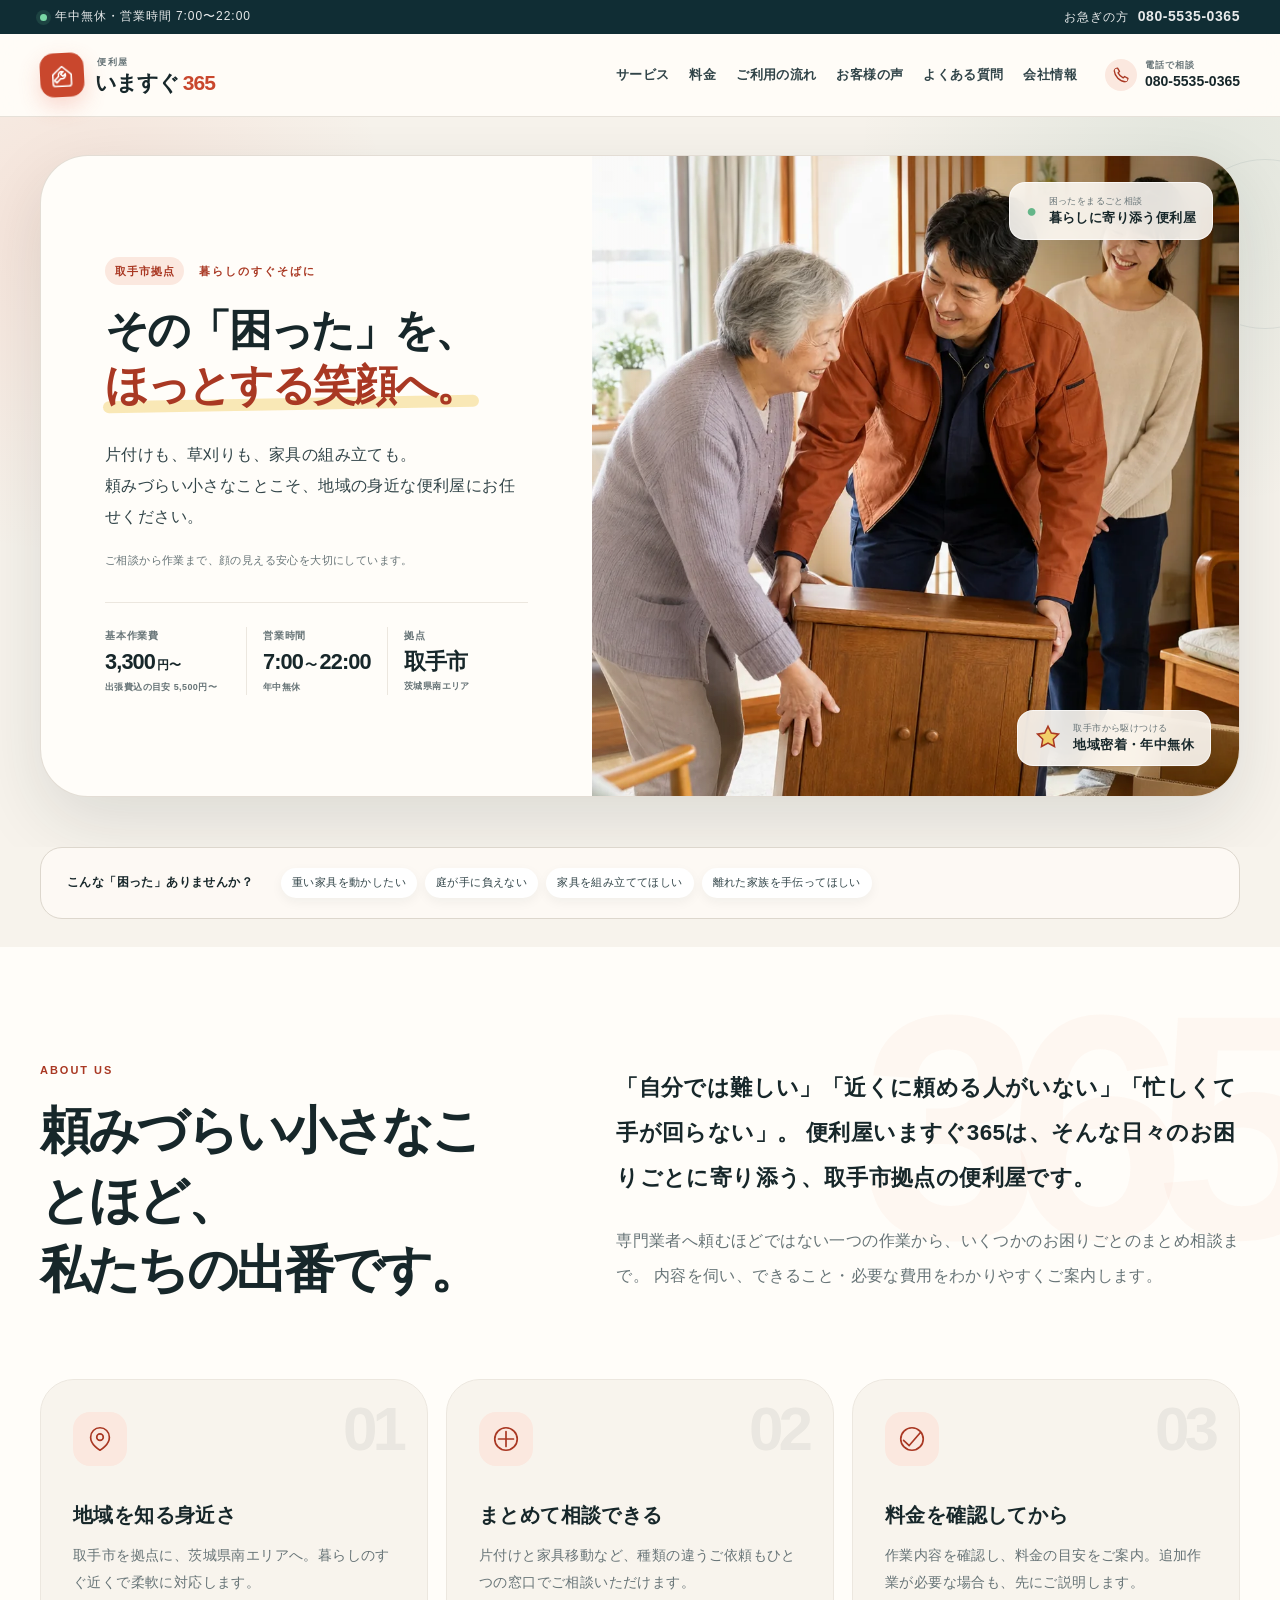
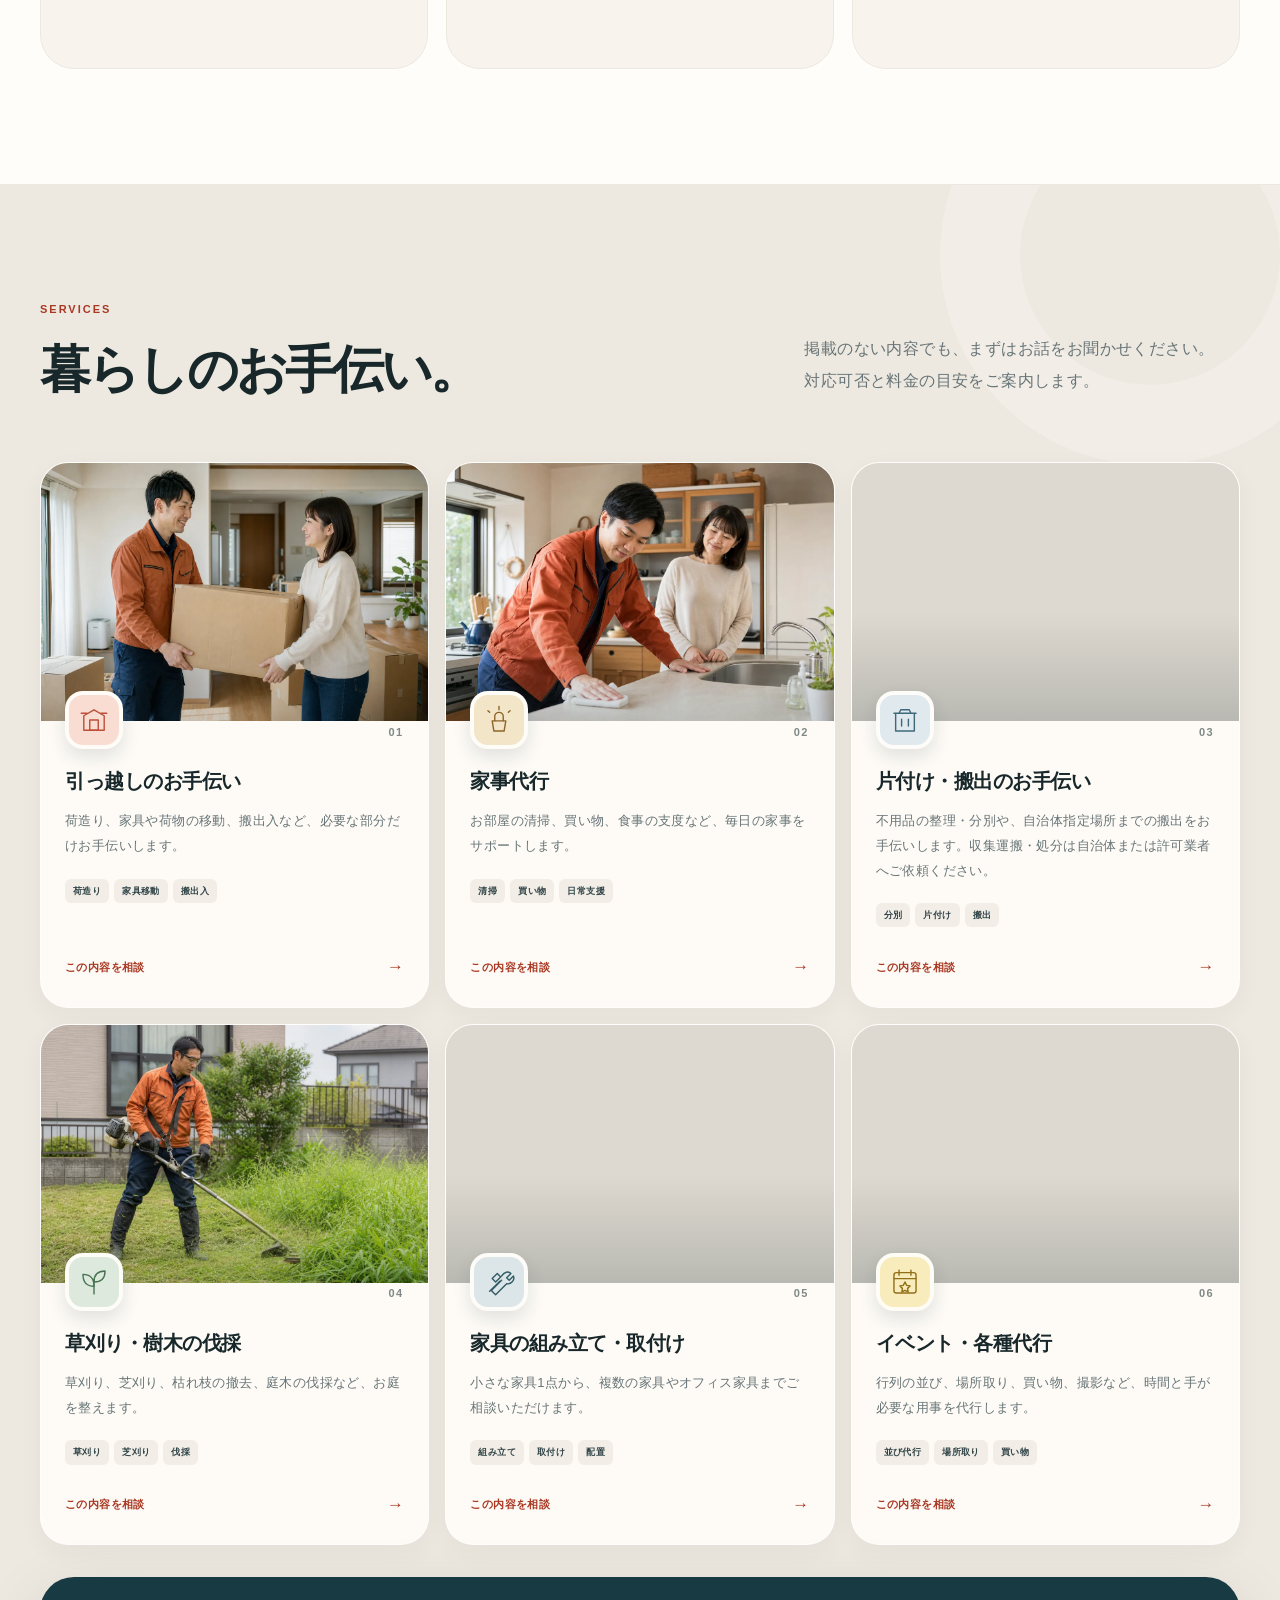
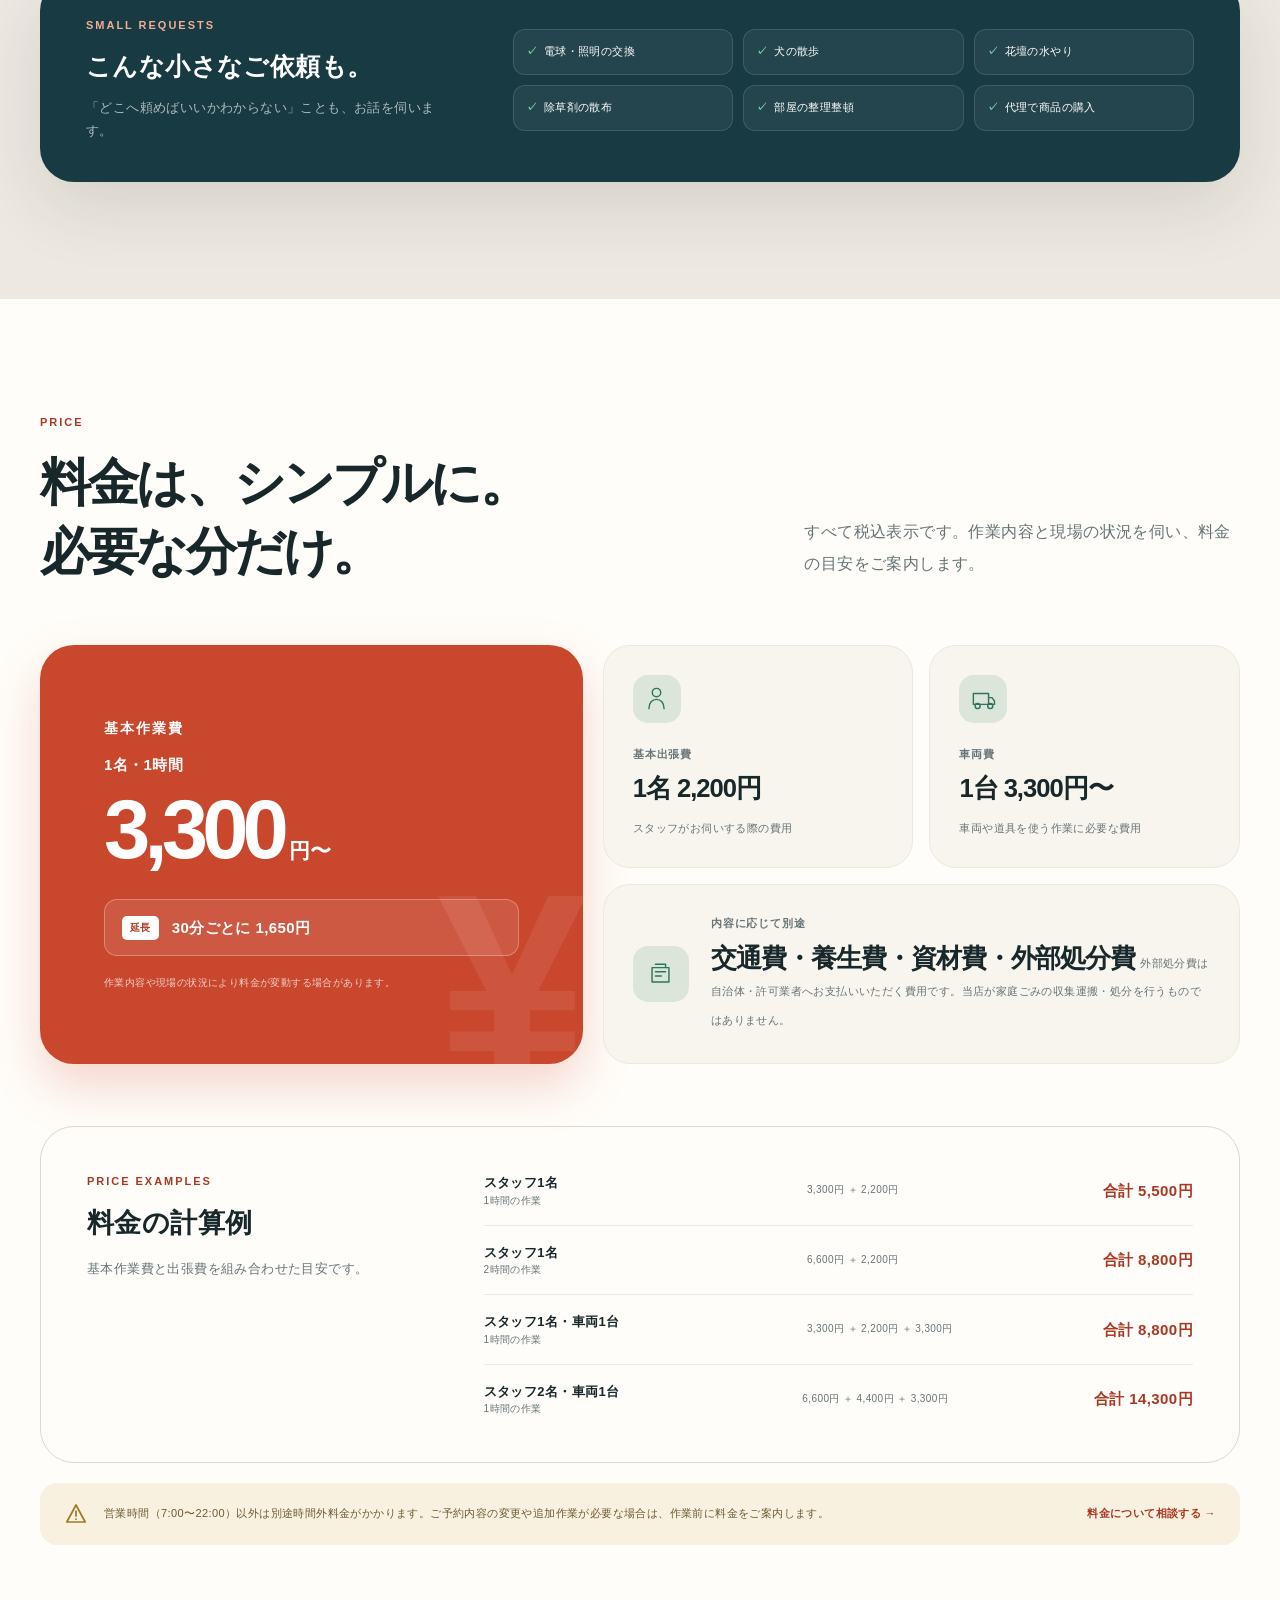
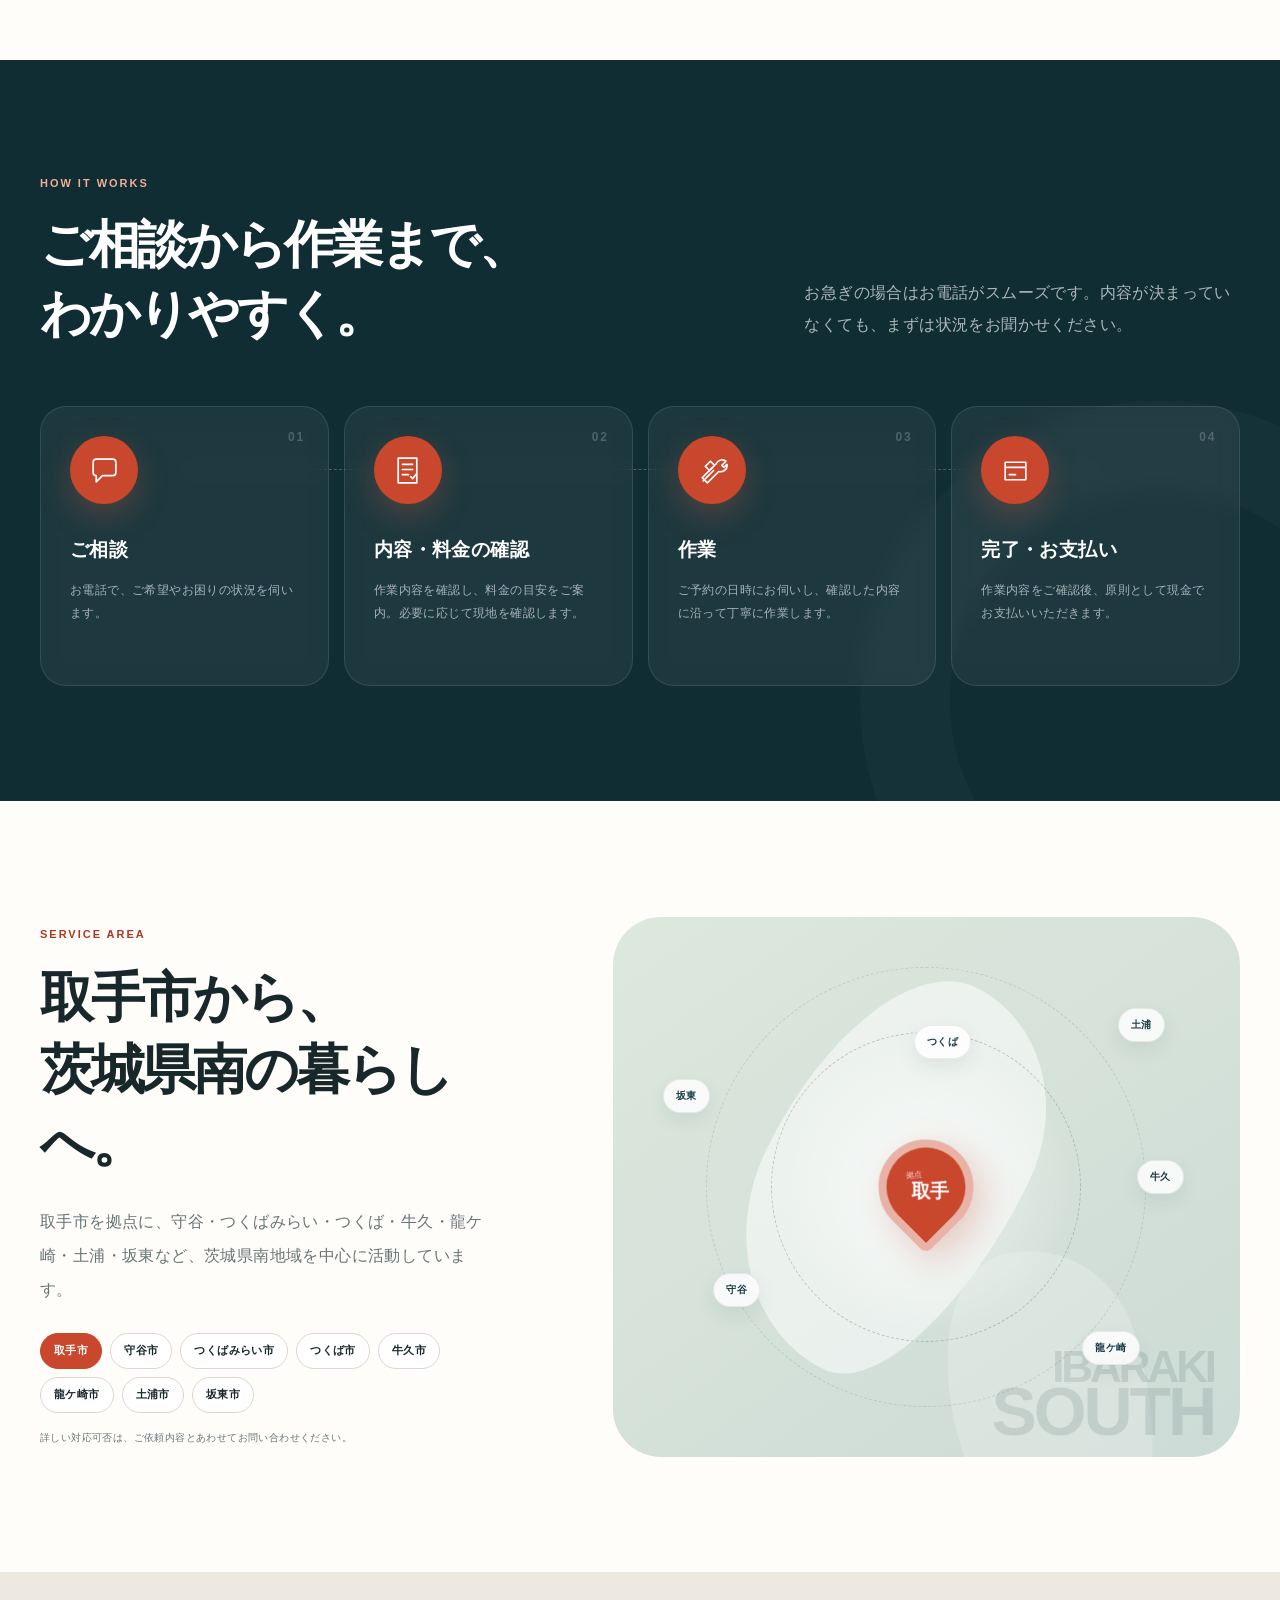
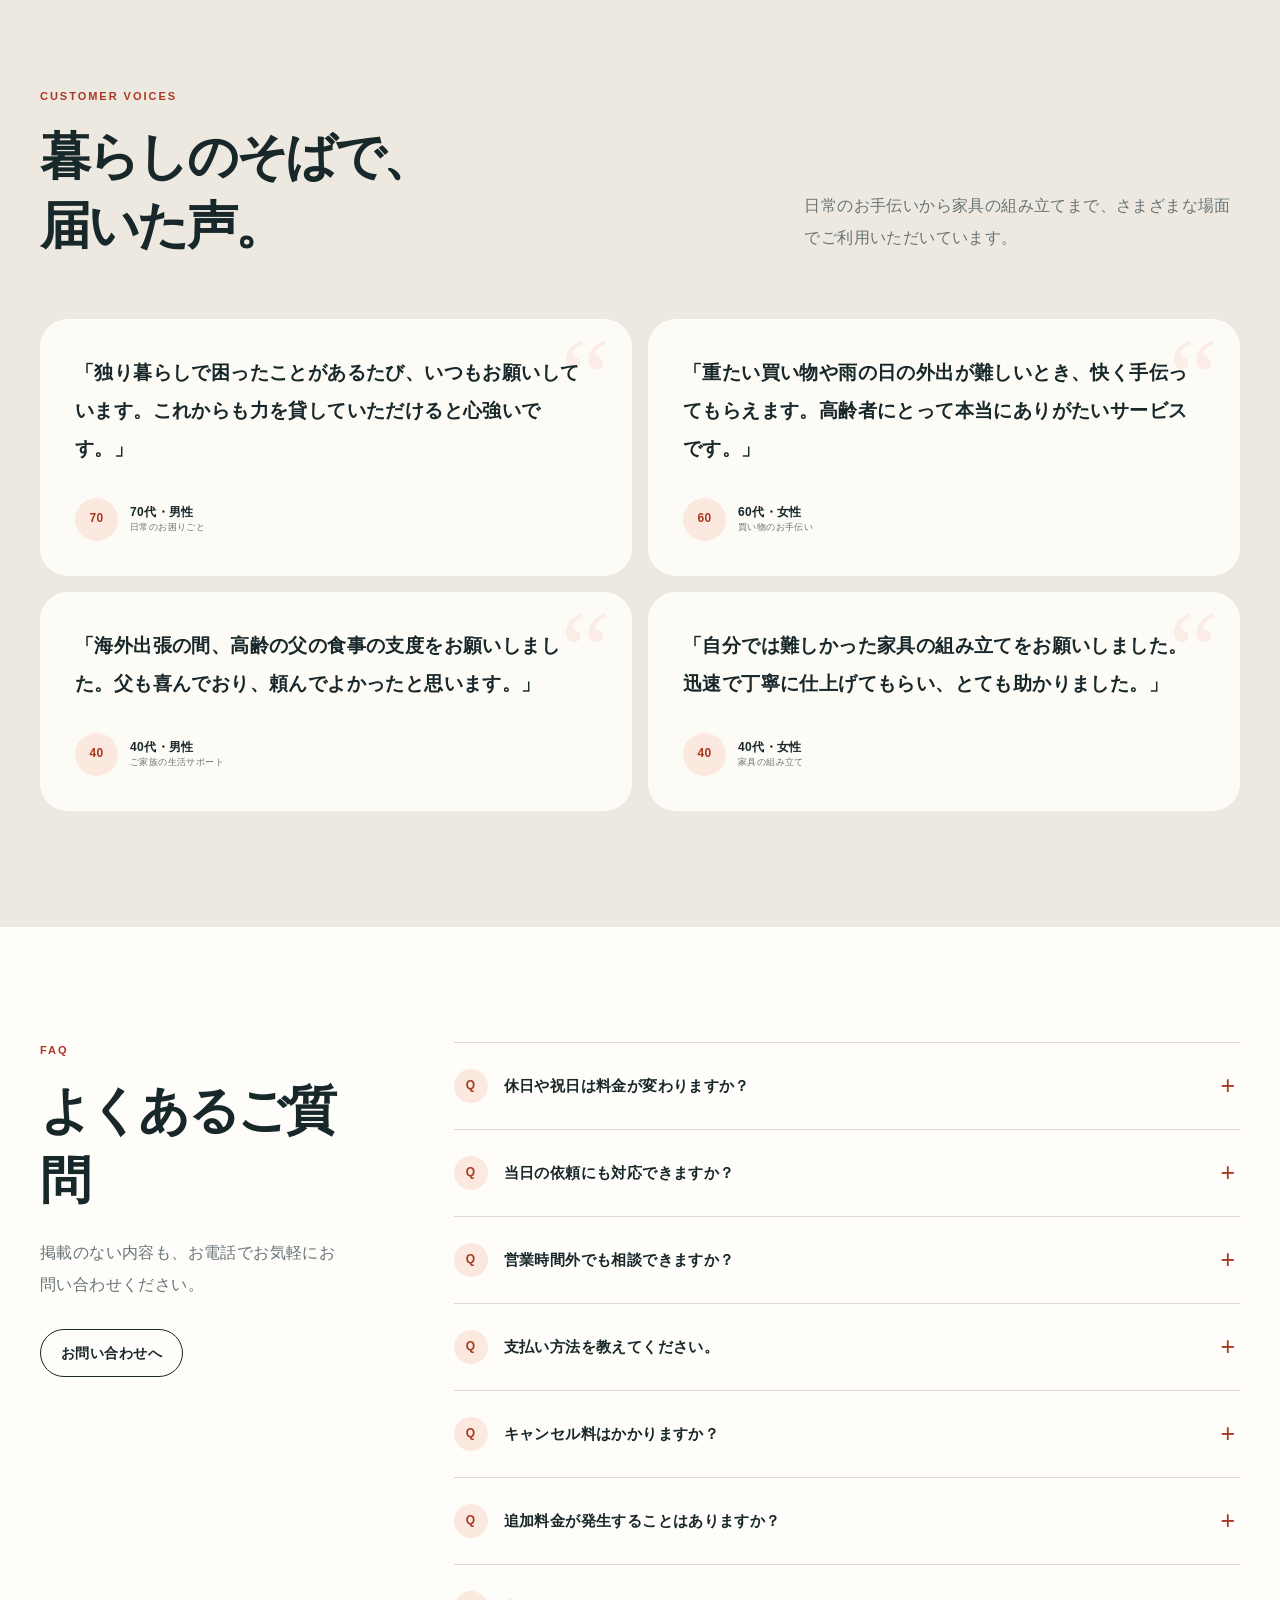
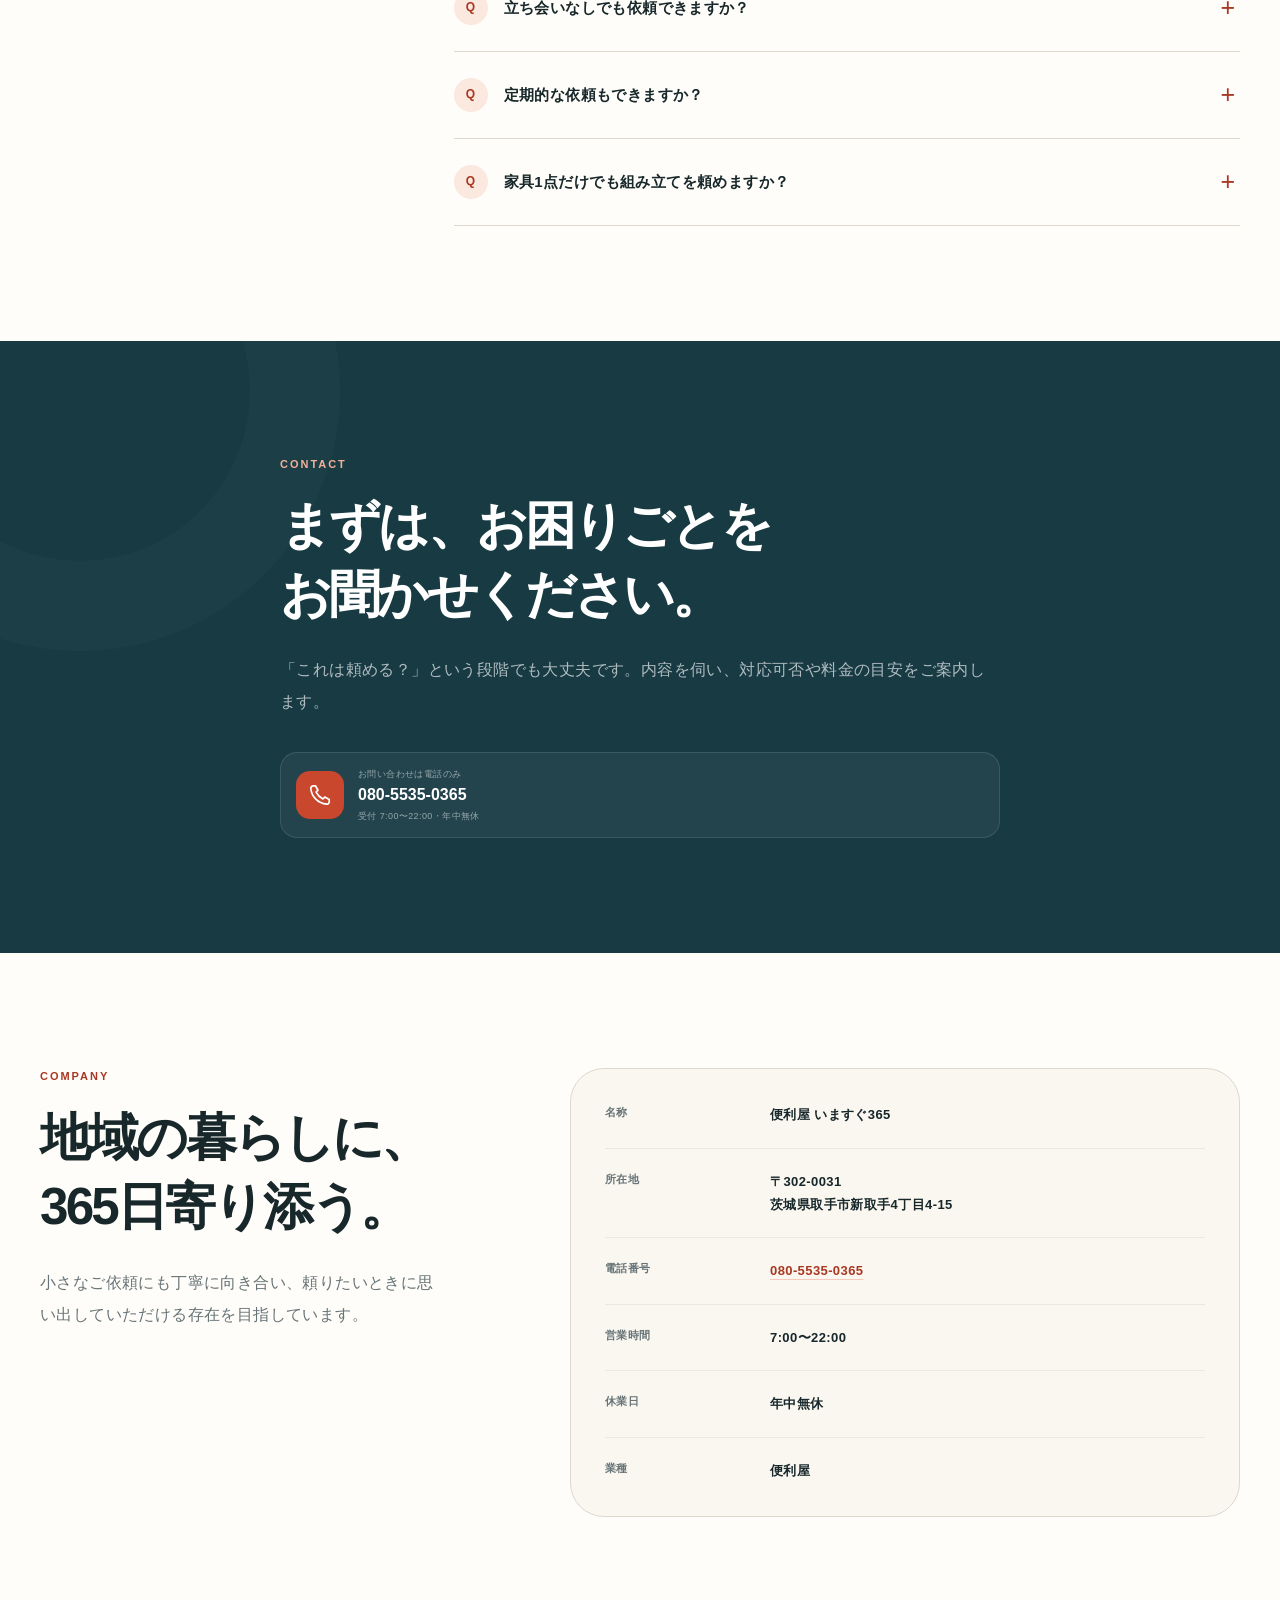
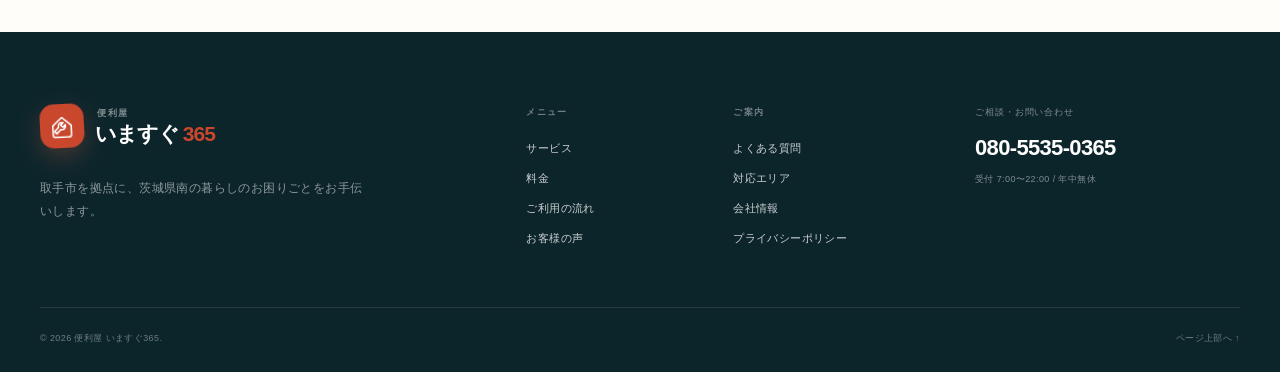
==== commit 8daf5ef3: "fix: align services and phone-only contact" ====
--- a/index.html
+++ b/index.html
@@ -43,7 +43,6 @@
         "url": "https://www.imasugu365.site/",
         "image": "https://www.imasugu365.site/assets/hero-relief-social.jpg",
         "telephone": "+81-80-5535-0365",
-        "email": "info@imasugu365.site",
         "priceRange": "¥¥",
         "address": {
           "@type": "PostalAddress",
@@ -76,8 +75,7 @@
           ],
           "opens": "07:00",
           "closes": "22:00"
-        },
-        "sameAs": ["https://lin.ee/BLQjGlF"]
+        }
       }
     </script>
     <script type="application/ld+json">
@@ -159,7 +157,7 @@
             </svg>
           </span>
           <span class="brand-copy">
-            <small>暮らしのお手伝い</small>
+            <small>便利屋</small>
             <strong>いますぐ<span>365</span></strong>
           </span>
         </a>
@@ -184,9 +182,6 @@
           <a class="icon-button phone-button" href="tel:08055350365">
             <svg viewBox="0 0 24 24" aria-hidden="true"><path d="M7.4 2.8 10 7.2 8.1 9.1a15.7 15.7 0 0 0 6.8 6.8l1.9-1.9 4.4 2.6v2.1a2.5 2.5 0 0 1-2.7 2.5C10.1 20.4 3.6 13.9 2.8 5.5A2.5 2.5 0 0 1 5.3 2.8h2.1Z" /></svg>
             <span><small>電話で相談</small>080-5535-0365</span>
-          </a>
-          <a class="button button-line header-line" href="https://lin.ee/BLQjGlF" target="_blank" rel="noopener">
-            LINEで相談
           </a>
         </div>
       </div>
@@ -266,7 +261,7 @@
           <div class="intro-copy reveal">
             <p class="lead">
               「自分では難しい」「近くに頼める人がいない」「忙しくて手が回らない」。
-              いますぐ365は、そんな日々のお困りごとに寄り添う、取手市拠点の便利屋です。
+              便利屋いますぐ365は、そんな日々のお困りごとに寄り添う、取手市拠点の便利屋です。
             </p>
             <p>
               専門業者へ頼むほどではない一つの作業から、いくつかのお困りごとのまとめ相談まで。
@@ -307,7 +302,7 @@
           <div class="section-header reveal">
             <div>
               <p class="eyebrow">SERVICES</p>
-              <h2>暮らしに合わせた、<br />8つのお手伝い。</h2>
+              <h2>暮らしのお手伝い。</h2>
             </div>
             <p>
               掲載のない内容でも、まずはお話をお聞かせください。<br />
@@ -330,7 +325,7 @@
                 <h3>引っ越しのお手伝い</h3>
                 <p>荷造り、家具や荷物の移動、搬出入など、必要な部分だけお手伝いします。</p>
                 <ul><li>荷造り</li><li>家具移動</li><li>搬出入</li></ul>
-                <a href="#contact" data-service="引っ越しのお手伝い">この内容を相談 <span aria-hidden="true">→</span></a>
+                <a href="#contact">この内容を相談 <span aria-hidden="true">→</span></a>
               </div>
             </article>
 
@@ -348,7 +343,7 @@
                 <h3>家事代行</h3>
                 <p>お部屋の清掃、買い物、食事の支度など、毎日の家事をサポートします。</p>
                 <ul><li>清掃</li><li>買い物</li><li>日常支援</li></ul>
-                <a href="#contact" data-service="家事代行">この内容を相談 <span aria-hidden="true">→</span></a>
+                <a href="#contact">この内容を相談 <span aria-hidden="true">→</span></a>
               </div>
             </article>
 
@@ -366,13 +361,13 @@
                 <h3>片付け・搬出のお手伝い</h3>
                 <p>不用品の整理・分別や、自治体指定場所までの搬出をお手伝いします。収集運搬・処分は自治体または許可業者へご依頼ください。</p>
                 <ul><li>分別</li><li>片付け</li><li>搬出</li></ul>
-                <a href="#contact" data-service="片付け・搬出のお手伝い">この内容を相談 <span aria-hidden="true">→</span></a>
+                <a href="#contact">この内容を相談 <span aria-hidden="true">→</span></a>
               </div>
             </article>
 
             <article class="service-card reveal">
               <figure class="service-photo">
-                <img src="/assets/service-yard.webp" width="1200" height="800" loading="lazy" decoding="async" alt="住宅の庭をきれいに整えるスタッフ" />
+                <img src="/assets/service-yard.webp" width="1200" height="800" loading="lazy" decoding="async" alt="草刈機で住宅の庭の草を刈るスタッフ" />
               </figure>
               <div class="service-card-body">
                 <div class="service-card-meta">
@@ -384,25 +379,7 @@
                 <h3>草刈り・樹木の伐採</h3>
                 <p>草刈り、芝刈り、枯れ枝の撤去、庭木の伐採など、お庭を整えます。</p>
                 <ul><li>草刈り</li><li>芝刈り</li><li>伐採</li></ul>
-                <a href="#contact" data-service="草刈り・樹木の伐採">この内容を相談 <span aria-hidden="true">→</span></a>
-              </div>
-            </article>
-
-            <article class="service-card reveal">
-              <figure class="service-photo">
-                <img src="/assets/service-pest.webp" width="1200" height="800" loading="lazy" decoding="async" alt="住宅まわりの害虫被害を安全に点検するスタッフ" />
-              </figure>
-              <div class="service-card-body">
-                <div class="service-card-meta">
-                  <div class="service-icon icon-purple" aria-hidden="true">
-                    <svg viewBox="0 0 40 40"><ellipse cx="20" cy="23" rx="8" ry="10" /><path d="M20 13V8M15 16l-4-4m14 4 4-4M12 22H6m28 0h-6M13 28l-5 4m19-4 5 4" /><path d="M17 12h6" /></svg>
-                  </div>
-                  <p class="service-no">05</p>
-                </div>
-                <h3>害虫・害獣のお困りごと</h3>
-                <p>ゴキブリやハチの巣、鳩の巣など、状況を伺って対応可否をご案内します。</p>
-                <ul><li>害虫</li><li>ハチの巣</li><li>鳩の巣</li></ul>
-                <a href="#contact" data-service="害虫・害獣のお困りごと">この内容を相談 <span aria-hidden="true">→</span></a>
+                <a href="#contact">この内容を相談 <span aria-hidden="true">→</span></a>
               </div>
             </article>
 
@@ -415,12 +392,12 @@
                   <div class="service-icon icon-navy" aria-hidden="true">
                     <svg viewBox="0 0 40 40"><path d="m9 31 12-12M18 10l4 4-6 6-4-4 6-6Z" /><path d="M23 13c3-5 8-6 11-3l-5 5 3 3 5-5c2 5-3 10-8 9l-13 13-5-5 12-12" /></svg>
                   </div>
-                  <p class="service-no">06</p>
+                  <p class="service-no">05</p>
                 </div>
                 <h3>家具の組み立て・取付け</h3>
                 <p>小さな家具1点から、複数の家具やオフィス家具までご相談いただけます。</p>
                 <ul><li>組み立て</li><li>取付け</li><li>配置</li></ul>
-                <a href="#contact" data-service="家具の組み立て・取付け">この内容を相談 <span aria-hidden="true">→</span></a>
+                <a href="#contact">この内容を相談 <span aria-hidden="true">→</span></a>
               </div>
             </article>
 
@@ -433,30 +410,12 @@
                   <div class="service-icon icon-yellow" aria-hidden="true">
                     <svg viewBox="0 0 40 40"><rect x="7" y="9" width="26" height="24" rx="3" /><path d="M13 6v6m14-6v6M7 16h26" /><path d="m20 20 2 4 4 .6-3 2.9.7 4.2L20 29.8l-3.7 1.9.7-4.2-3-2.9 4-.6 2-4Z" /></svg>
                   </div>
-                  <p class="service-no">07</p>
+                  <p class="service-no">06</p>
                 </div>
                 <h3>イベント・各種代行</h3>
                 <p>行列の並び、場所取り、買い物、撮影など、時間と手が必要な用事を代行します。</p>
                 <ul><li>並び代行</li><li>場所取り</li><li>買い物</li></ul>
-                <a href="#contact" data-service="イベント・各種代行">この内容を相談 <span aria-hidden="true">→</span></a>
-              </div>
-            </article>
-
-            <article class="service-card reveal">
-              <figure class="service-photo">
-                <img src="/assets/service-internet.webp" width="1200" height="800" loading="lazy" decoding="async" alt="Wi-Fiの接続をやさしく案内するスタッフ" />
-              </figure>
-              <div class="service-card-body">
-                <div class="service-card-meta">
-                  <div class="service-icon icon-mint" aria-hidden="true">
-                    <svg viewBox="0 0 40 40"><path d="M6 15c8-8 20-8 28 0M11 21c5-5 13-5 18 0M16 27c2-2 6-2 8 0" /><circle cx="20" cy="33" r="1.5" /></svg>
-                  </div>
-                  <p class="service-no">08</p>
-                </div>
-                <h3>インターネット接続</h3>
-                <p>Wi-Fiや機器の接続など、設定でつまずきやすい身近なデジタル作業をお手伝いします。</p>
-                <ul><li>Wi-Fi</li><li>機器接続</li><li>初期設定</li></ul>
-                <a href="#contact" data-service="インターネット接続">この内容を相談 <span aria-hidden="true">→</span></a>
+                <a href="#contact">この内容を相談 <span aria-hidden="true">→</span></a>
               </div>
             </article>
           </div>
@@ -584,7 +543,7 @@
               <span class="flow-no">01</span>
               <div class="flow-icon" aria-hidden="true"><svg viewBox="0 0 32 32"><path d="M8 5h16a3 3 0 0 1 3 3v10a3 3 0 0 1-3 3H14l-6 6v-6a3 3 0 0 1-3-3V8a3 3 0 0 1 3-3Z" /></svg></div>
               <h3>ご相談</h3>
-              <p>電話・LINE・メールで、ご希望やお困りの状況を伺います。</p>
+              <p>お電話で、ご希望やお困りの状況を伺います。</p>
             </li>
             <li class="flow-item reveal">
               <span class="flow-no">02</span>
@@ -686,7 +645,7 @@
           <div class="faq-intro reveal">
             <p class="eyebrow">FAQ</p>
             <h2>よくあるご質問</h2>
-            <p>掲載のない内容は、電話・LINE・メールでお気軽にお問い合わせください。</p>
+            <p>掲載のない内容も、お電話でお気軽にお問い合わせください。</p>
             <a class="button button-outline" href="#contact">お問い合わせへ</a>
           </div>
           <div class="faq-list">
@@ -741,68 +700,9 @@
             <div class="contact-options">
               <a class="contact-option phone" href="tel:08055350365">
                 <span class="contact-option-icon" aria-hidden="true"><svg viewBox="0 0 24 24"><path d="M7.4 2.8 10 7.2 8.1 9.1a15.7 15.7 0 0 0 6.8 6.8l1.9-1.9 4.4 2.6v2.1a2.5 2.5 0 0 1-2.7 2.5C10.1 20.4 3.6 13.9 2.8 5.5A2.5 2.5 0 0 1 5.3 2.8h2.1Z" /></svg></span>
-                <p><small>お急ぎの方は電話</small><strong>080-5535-0365</strong><span>受付 7:00〜22:00・年中無休</span></p>
+                <p><small>お問い合わせは電話のみ</small><strong>080-5535-0365</strong><span>受付 7:00〜22:00・年中無休</span></p>
               </a>
-              <a class="contact-option line" href="https://lin.ee/BLQjGlF" target="_blank" rel="noopener">
-                <span class="contact-option-icon" aria-hidden="true">LINE</span>
-                <p><small>写真も送れて便利</small><strong>LINEで相談する</strong><span>トーク画面が開きます</span></p>
-              </a>
-              <a class="contact-option mail" href="mailto:info@imasugu365.site">
-                <span class="contact-option-icon" aria-hidden="true"><svg viewBox="0 0 24 24"><path d="M3 5h18v14H3z" /><path d="m3 7 9 7 9-7" /></svg></span>
-                <p><small>メールで直接相談</small><strong>info@imasugu365.site</strong><span>メールアプリが開きます</span></p>
-              </a>
-            </div>
-          </div>
-
-          <div class="contact-form-card reveal">
-            <div class="form-heading">
-              <span>WEB</span>
-              <div><h3>お問い合わせ内容を作成</h3><p>入力後、メールアプリから送信できます。</p></div>
-            </div>
-            <form id="contact-form" action="mailto:info@imasugu365.site" method="post" enctype="text/plain" data-contact-form>
-              <div class="field-row">
-                <label class="field">
-                  <span>お名前 <em>必須</em></span>
-                  <input type="text" name="name" autocomplete="name" maxlength="60" required placeholder="山田 太郎" />
-                </label>
-                <label class="field">
-                  <span>電話番号 <em>必須</em></span>
-                  <input type="tel" name="tel" autocomplete="tel" inputmode="tel" maxlength="30" required placeholder="080-0000-0000" />
-                </label>
-              </div>
-              <label class="field">
-                <span>メールアドレス <em>必須</em></span>
-                <input type="email" name="email" autocomplete="email" maxlength="254" required placeholder="you@example.com" />
-              </label>
-              <label class="field">
-                <span>ご相談の種類</span>
-                <select name="category" data-category>
-                  <option value="">選択してください</option>
-                  <option>引っ越しのお手伝い</option>
-                  <option>家事代行</option>
-                  <option>片付け・搬出のお手伝い</option>
-                  <option>草刈り・樹木の伐採</option>
-                  <option>害虫・害獣のお困りごと</option>
-                  <option>家具の組み立て・取付け</option>
-                  <option>イベント・各種代行</option>
-                  <option>インターネット接続</option>
-                  <option>その他</option>
-                </select>
-              </label>
-              <label class="field">
-                <span>お問い合わせ内容 <em>必須</em></span>
-                <textarea name="message" rows="5" maxlength="1200" required placeholder="お困りの内容、ご希望の日程、場所などをご記入ください。（1,200文字以内）"></textarea>
-              </label>
-              <label class="check-field">
-                <input type="checkbox" required />
-                <span><a href="/privacy-policy/" target="_blank">プライバシーポリシー</a>を確認し、同意します。</span>
-              </label>
-              <button class="button button-primary button-submit" type="submit">
-                メール内容を作成する <span aria-hidden="true">→</span>
-              </button>
-              <p class="form-note">送信ボタンを押すと、お使いのメールアプリに入力内容が引き継がれます。</p>
-              <p class="form-status" role="status" aria-live="polite" data-form-status></p>
-            </form>
+            </div>
           </div>
         </div>
       </section>
@@ -819,7 +719,6 @@
               <div><dt>名称</dt><dd>便利屋 いますぐ365</dd></div>
               <div><dt>所在地</dt><dd>〒302-0031<br />茨城県取手市新取手4丁目4-15</dd></div>
               <div><dt>電話番号</dt><dd><a href="tel:08055350365">080-5535-0365</a></dd></div>
-              <div><dt>メール</dt><dd><a href="mailto:info@imasugu365.site">info@imasugu365.site</a></dd></div>
               <div><dt>営業時間</dt><dd>7:00〜22:00</dd></div>
               <div><dt>休業日</dt><dd>年中無休</dd></div>
               <div><dt>業種</dt><dd>便利屋</dd></div>
@@ -836,7 +735,7 @@
             <span class="brand-mark" aria-hidden="true">
               <svg viewBox="0 0 48 48"><path d="M11 23.5 24 12l13 11.5v13A3.5 3.5 0 0 1 33.5 40h-19a3.5 3.5 0 0 1-3.5-3.5v-13Z" /><path d="m28.7 22.4-3.4 3.4-3.1-3.1 3.4-3.4a5.1 5.1 0 0 0-6.5 6.5l-5.8 5.8 3.1 3.1 5.8-5.8a5.1 5.1 0 0 0 6.5-6.5Z" /></svg>
             </span>
-            <span class="brand-copy"><small>暮らしのお手伝い</small><strong>いますぐ<span>365</span></strong></span>
+            <span class="brand-copy"><small>便利屋</small><strong>いますぐ<span>365</span></strong></span>
           </a>
           <p>取手市を拠点に、茨城県南の暮らしのお困りごとをお手伝いします。</p>
         </div>
@@ -848,7 +747,6 @@
           <p>ご相談・お問い合わせ</p>
           <a class="footer-phone" href="tel:08055350365">080-5535-0365</a>
           <span>受付 7:00〜22:00 / 年中無休</span>
-          <a class="button button-line" href="https://lin.ee/BLQjGlF" target="_blank" rel="noopener">LINEで相談</a>
         </div>
       </div>
       <div class="container footer-bottom">
@@ -862,7 +760,6 @@
         <svg viewBox="0 0 24 24" aria-hidden="true"><path d="M7.4 2.8 10 7.2 8.1 9.1a15.7 15.7 0 0 0 6.8 6.8l1.9-1.9 4.4 2.6v2.1a2.5 2.5 0 0 1-2.7 2.5C10.1 20.4 3.6 13.9 2.8 5.5A2.5 2.5 0 0 1 5.3 2.8h2.1Z" /></svg>
         <span><small>電話で相談</small>080-5535-0365</span>
       </a>
-      <a href="https://lin.ee/BLQjGlF" target="_blank" rel="noopener" class="mobile-cta-line">LINE</a>
     </div>
 
     <script src="/script.js" defer></script>
--- a/styles.css
+++ b/styles.css
@@ -17,7 +17,6 @@
   --navy-deep: #102d34;
   --sage: #dbe5d9;
   --green: #2d755d;
-  --line-green: #087a3e;
   --sand: #e7c586;
   --yellow: #f1cf68;
   --shadow-sm: 0 10px 30px rgba(24, 39, 42, 0.07);
@@ -398,28 +397,6 @@
   transform: translateY(-2px);
 }
 
-.button-primary {
-  background: var(--coral);
-  color: #fff;
-  box-shadow: 0 12px 26px rgba(210, 71, 44, 0.24);
-}
-
-.button-primary:hover {
-  background: var(--coral-dark);
-  box-shadow: 0 16px 34px rgba(210, 71, 44, 0.3);
-}
-
-.button-line {
-  background: var(--line-green);
-  color: #fff;
-  box-shadow: 0 10px 22px rgba(6, 199, 85, 0.18);
-}
-
-.button-line:hover {
-  background: #066b35;
-  box-shadow: 0 14px 28px rgba(6, 199, 85, 0.24);
-}
-
 .button-outline {
   border-color: var(--ink);
   background: transparent;
@@ -916,7 +893,7 @@
 .service-grid {
   position: relative;
   display: grid;
-  grid-template-columns: repeat(4, 1fr);
+  grid-template-columns: repeat(3, 1fr);
   gap: 16px;
 }
 
@@ -1010,10 +987,8 @@
 .icon-sand { background: #f2e5c8; color: #8e6527; }
 .icon-blue { background: #dfe9ee; color: #3e697b; }
 .icon-green { background: #dce9dc; color: #487353; }
-.icon-purple { background: #e7e0ec; color: #755989; }
 .icon-navy { background: #dce5e7; color: #315c65; }
 .icon-yellow { background: #f8ebbc; color: #917018; }
-.icon-mint { background: #daeee8; color: #397c68; }
 
 .service-no {
   margin: 0 1px 7px 0;
@@ -1847,9 +1822,9 @@
   position: relative;
   z-index: 1;
   display: grid;
-  grid-template-columns: 0.82fr 1.18fr;
+  grid-template-columns: minmax(0, 720px);
+  justify-content: center;
   align-items: start;
-  gap: clamp(50px, 7vw, 90px);
 }
 
 .contact-intro .eyebrow {
@@ -1901,9 +1876,6 @@
   font-weight: 900;
 }
 
-.contact-option.line .contact-option-icon { background: var(--line-green); }
-.contact-option.mail .contact-option-icon { background: #577981; }
-
 .contact-option-icon svg {
   width: 24px;
   height: 24px;
@@ -1939,162 +1911,6 @@
   margin-top: 4px;
   color: rgba(255, 255, 255, 0.52);
   font-size: 9px;
-}
-
-.contact-form-card {
-  padding: clamp(28px, 4vw, 48px);
-  border-radius: var(--radius-lg);
-  background: var(--paper);
-  color: var(--ink);
-  box-shadow: 0 30px 70px rgba(5, 19, 22, 0.28);
-}
-
-.form-heading {
-  display: flex;
-  align-items: center;
-  gap: 15px;
-  margin-bottom: 30px;
-  padding-bottom: 24px;
-  border-bottom: 1px solid var(--line-light);
-}
-
-.form-heading > span {
-  width: 56px;
-  height: 56px;
-  display: grid;
-  place-items: center;
-  border-radius: 17px;
-  background: var(--coral-pale);
-  color: var(--coral-dark);
-  font-size: 13px;
-  font-weight: 900;
-}
-
-.form-heading h3 {
-  margin: 0;
-  font-size: 21px;
-}
-
-.form-heading p {
-  margin: 3px 0 0;
-  color: var(--muted);
-  font-size: 11px;
-}
-
-.field-row {
-  display: grid;
-  grid-template-columns: repeat(2, 1fr);
-  gap: 14px;
-}
-
-.field {
-  display: flex;
-  flex-direction: column;
-  gap: 8px;
-  margin-bottom: 17px;
-}
-
-.field > span {
-  font-size: 11px;
-  font-weight: 800;
-}
-
-.field em {
-  margin-left: 5px;
-  color: var(--coral-dark);
-  font-size: 9px;
-  font-style: normal;
-}
-
-.field input,
-.field select,
-.field textarea {
-  width: 100%;
-  min-height: 52px;
-  padding: 13px 15px;
-  border: 1px solid var(--line);
-  border-radius: 12px;
-  outline: none;
-  background: #fff;
-  font-size: 14px;
-  transition:
-    border-color 0.2s ease,
-    box-shadow 0.2s ease;
-}
-
-.field textarea {
-  min-height: 132px;
-  resize: vertical;
-}
-
-.field input::placeholder,
-.field textarea::placeholder {
-  color: #a9afad;
-}
-
-.field input:focus,
-.field select:focus,
-.field textarea:focus {
-  border-color: var(--coral);
-  box-shadow: 0 0 0 4px rgba(232, 98, 67, 0.09);
-}
-
-.field input:focus-visible,
-.field select:focus-visible,
-.field textarea:focus-visible {
-  outline: 3px solid #0b6473;
-  outline-offset: 2px;
-}
-
-.check-field {
-  display: flex;
-  align-items: flex-start;
-  gap: 9px;
-  margin: 3px 0 20px;
-  color: var(--muted);
-  font-size: 10px;
-  line-height: 1.65;
-}
-
-.check-field input {
-  width: 17px;
-  height: 17px;
-  flex: 0 0 auto;
-  margin-top: 1px;
-  accent-color: var(--coral);
-}
-
-.check-field a {
-  color: var(--coral-dark);
-  text-decoration: underline;
-  text-underline-offset: 2px;
-}
-
-.button-submit {
-  width: 100%;
-  min-height: 58px;
-  border: 0;
-  border-radius: 15px;
-}
-
-.button-submit span {
-  font-size: 20px;
-}
-
-.form-note,
-.form-status {
-  margin: 10px 0 0;
-  color: var(--muted);
-  font-size: 9px;
-  line-height: 1.7;
-  text-align: center;
-}
-
-.form-status:not(:empty) {
-  padding: 10px;
-  border-radius: 9px;
-  background: var(--coral-pale);
-  color: var(--coral-dark);
 }
 
 /* Company */
@@ -2497,7 +2313,6 @@
   }
 
   .faq-intro { position: static; }
-  .contact-shell { gap: 48px; }
   .company-grid { gap: 45px; }
 
   .footer-grid {
@@ -2656,11 +2471,6 @@
   .faq-answer { grid-template-columns: 33px 1fr; gap: 9px; padding-right: 10px; }
   .faq-answer p { font-size: 12px; }
 
-  .contact-shell { gap: 40px; }
-  .contact-form-card { padding: 26px 20px; border-radius: 25px; }
-  .form-heading > span { width: 48px; height: 48px; }
-  .form-heading h3 { font-size: 17px; }
-  .field-row { grid-template-columns: 1fr; gap: 0; }
   .contact-option strong { font-size: 14px; }
 
   .company-table { padding: 8px 20px; border-radius: 24px; }
@@ -2681,7 +2491,7 @@
     bottom: 0;
     left: 0;
     display: grid;
-    grid-template-columns: 1fr 92px;
+    grid-template-columns: 1fr;
     gap: 8px;
     padding: 8px max(10px, env(safe-area-inset-right)) calc(8px + env(safe-area-inset-bottom)) max(10px, env(safe-area-inset-left));
     border-top: 1px solid rgba(221, 215, 205, 0.7);
@@ -2719,7 +2529,6 @@
 
   .mobile-cta-phone span { display: flex; flex-direction: column; line-height: 1.2; }
   .mobile-cta-phone small { margin-bottom: 2px; font-size: 10px; font-weight: 700; opacity: 0.85; }
-  .mobile-cta-line { background: var(--line-green); color: #fff; font-size: 12px; font-weight: 900; }
 
   .subpage-hero { padding: 65px 0 40px; }
   .legal-content { width: min(calc(100% - 32px), 860px); padding: 55px 0 90px; }
@@ -2759,8 +2568,7 @@
   .utility-bar,
   .site-header,
   .mobile-cta,
-  .site-footer,
-  .contact-form-card {
+  .site-footer {
     display: none !important;
   }
 
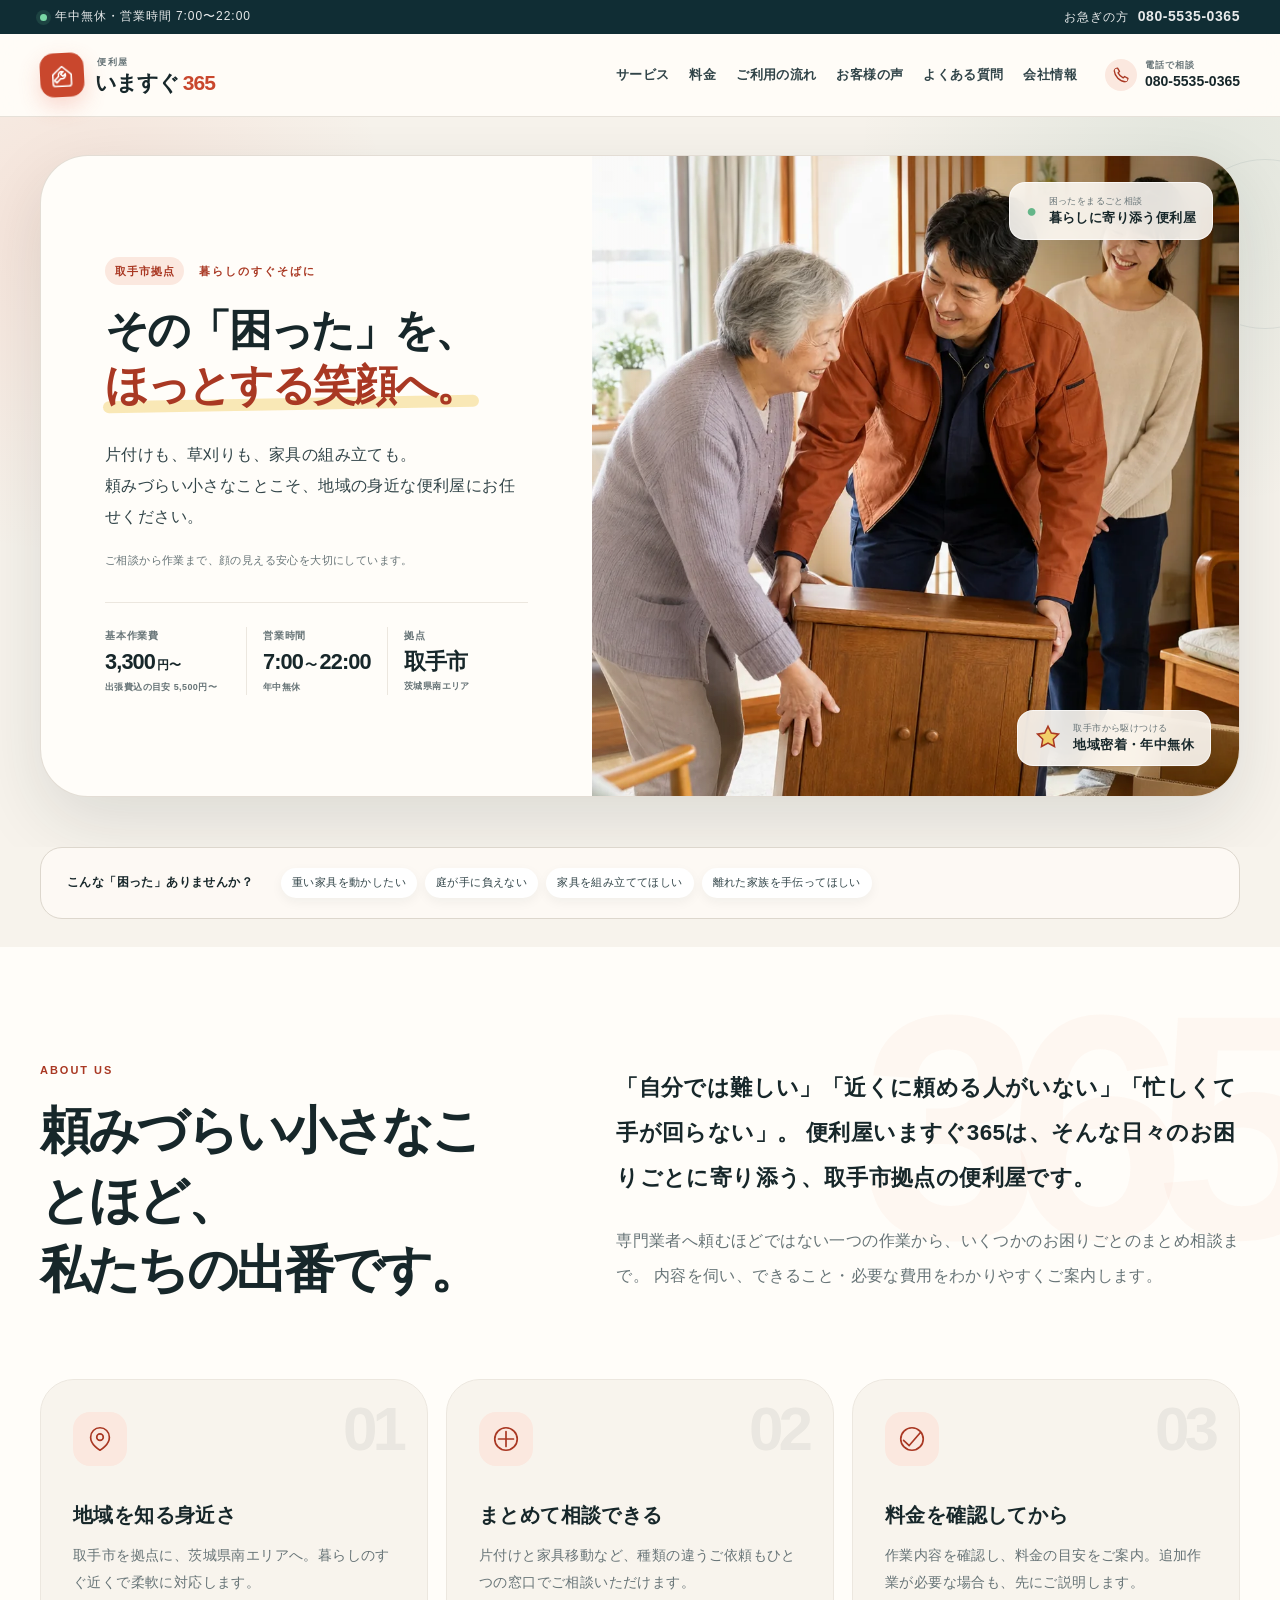
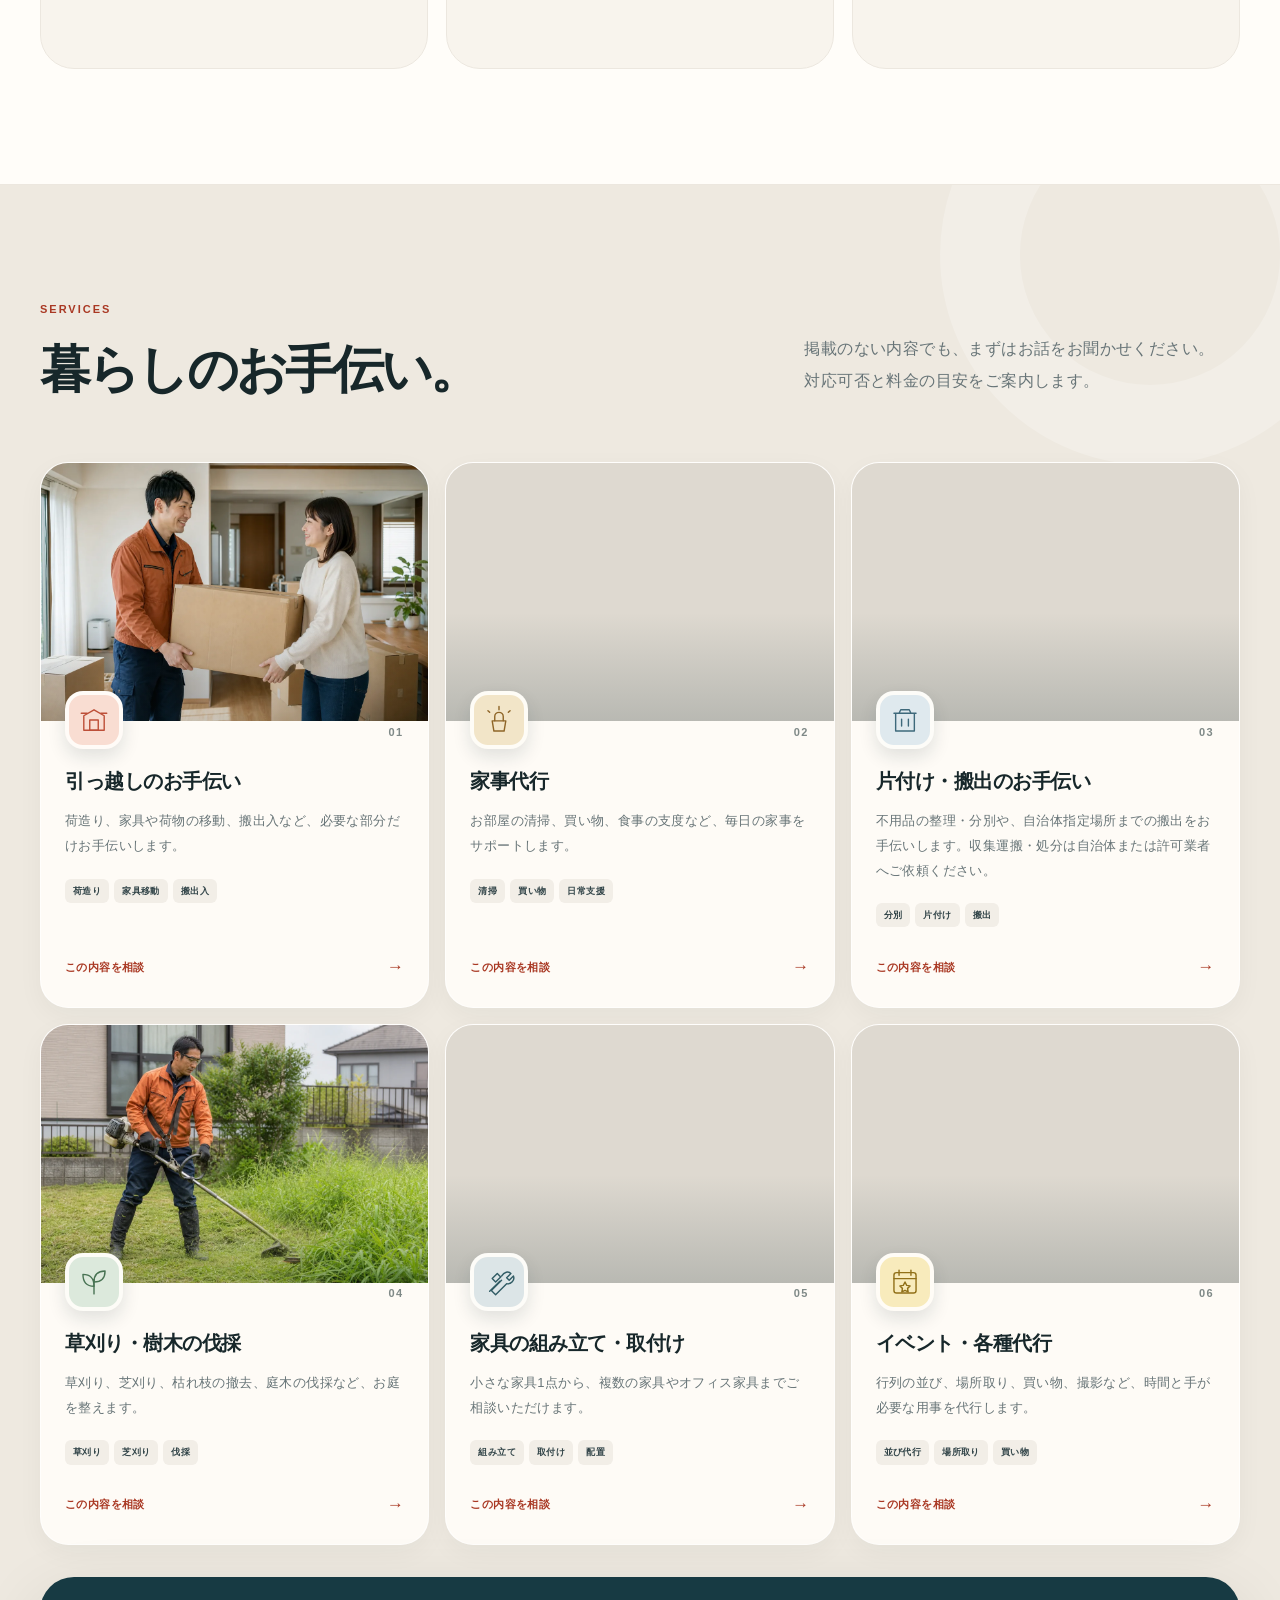
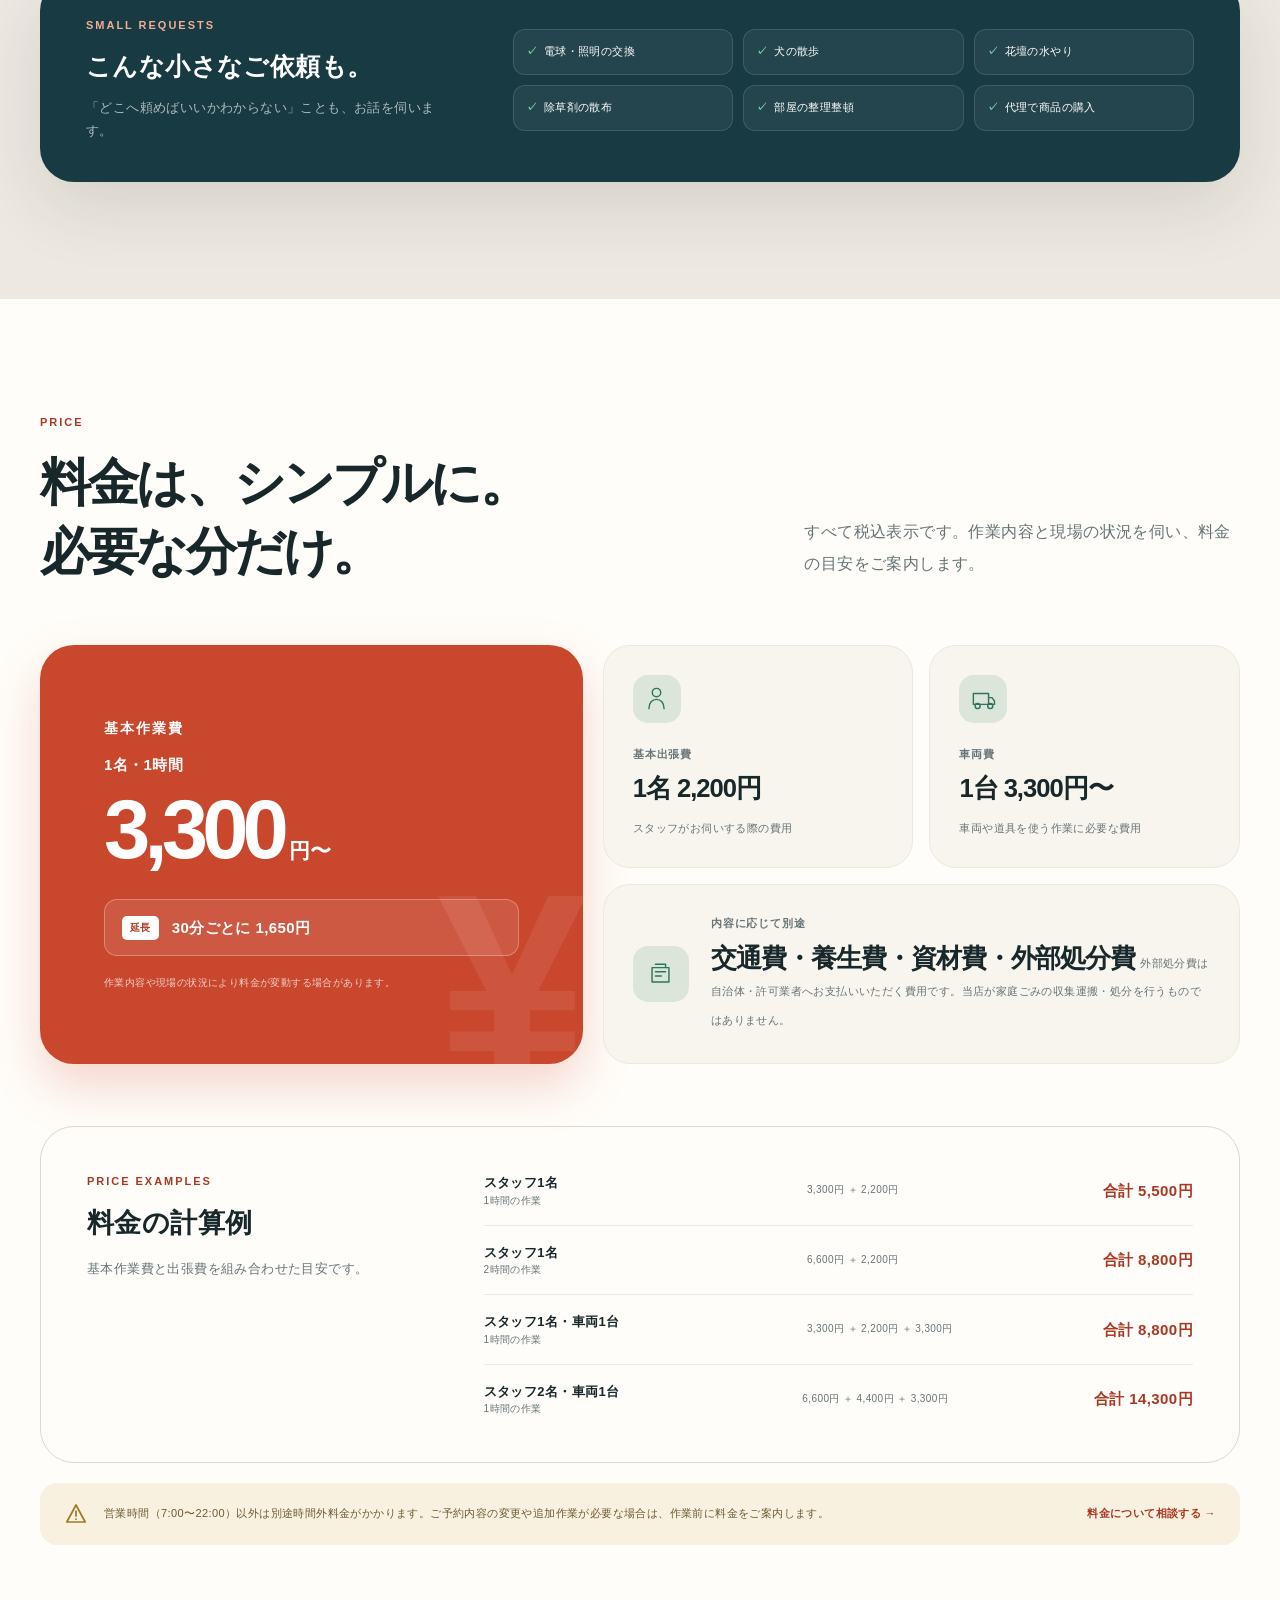
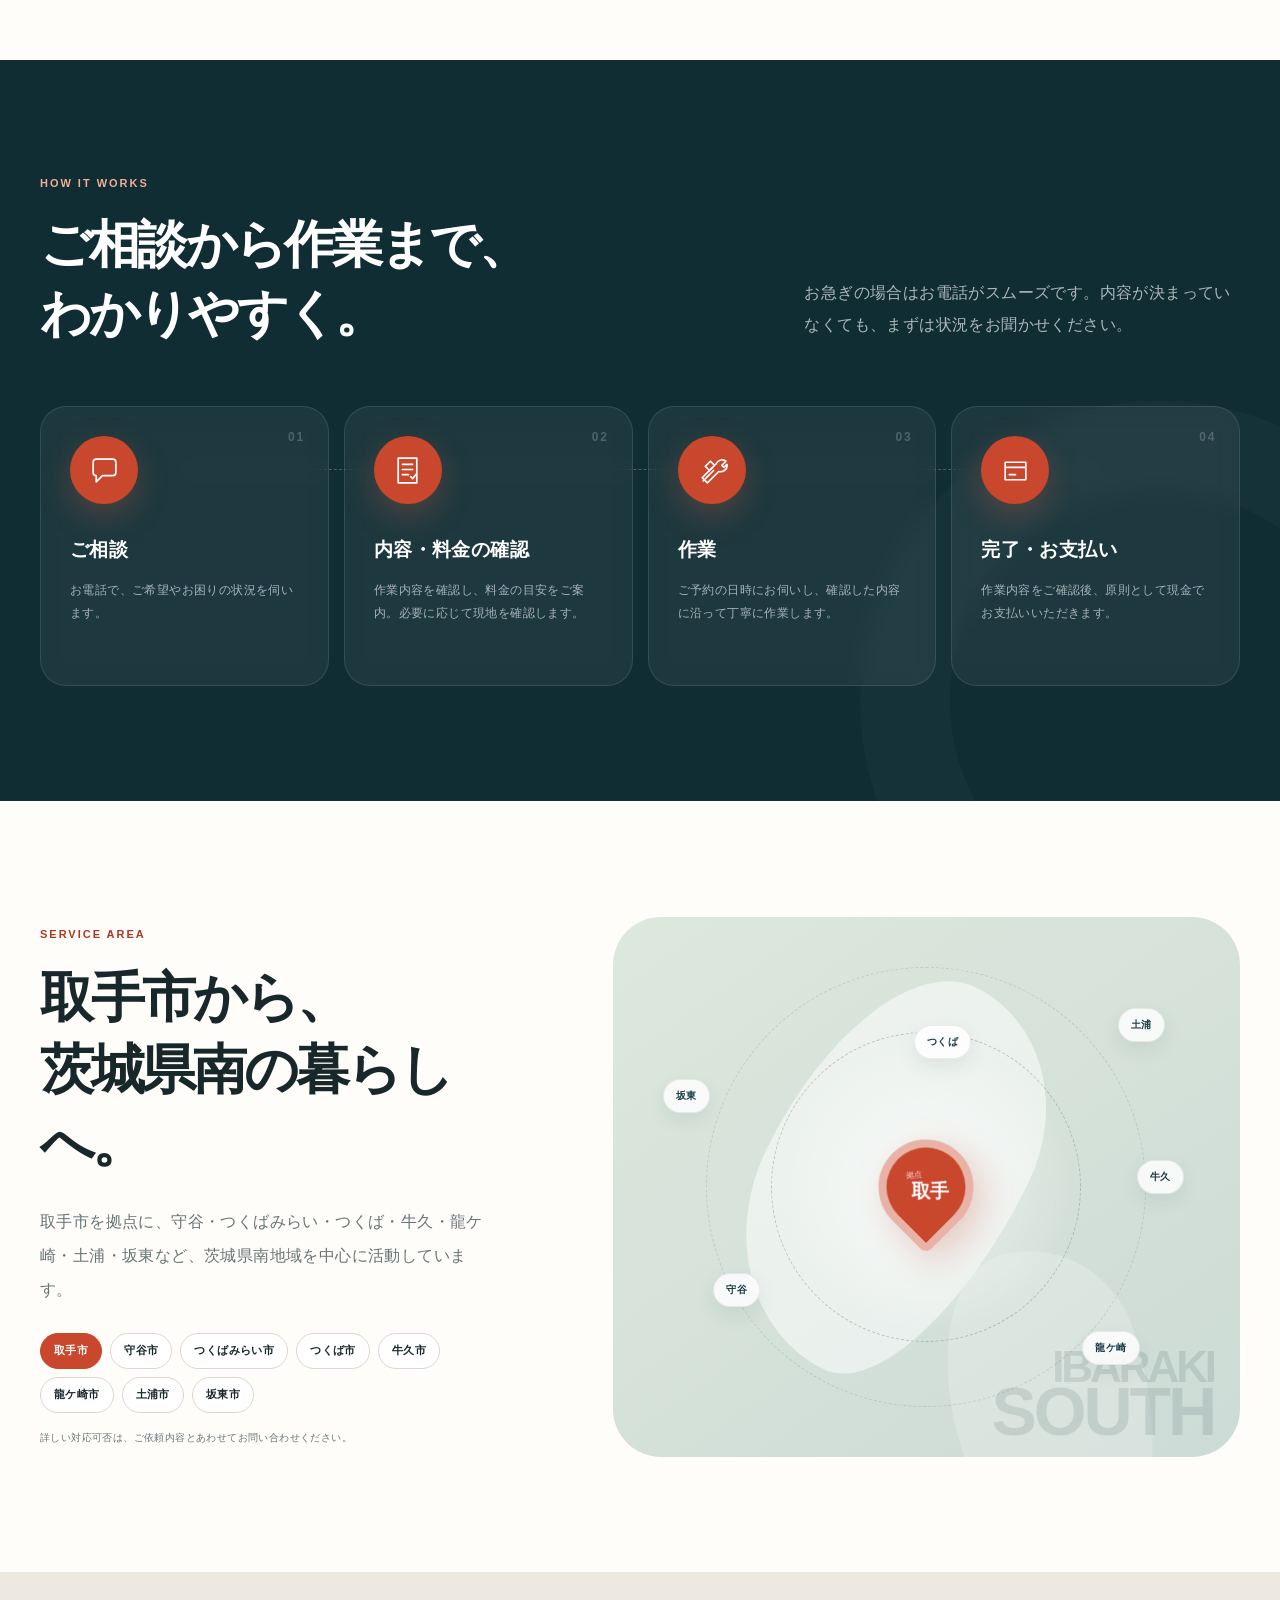
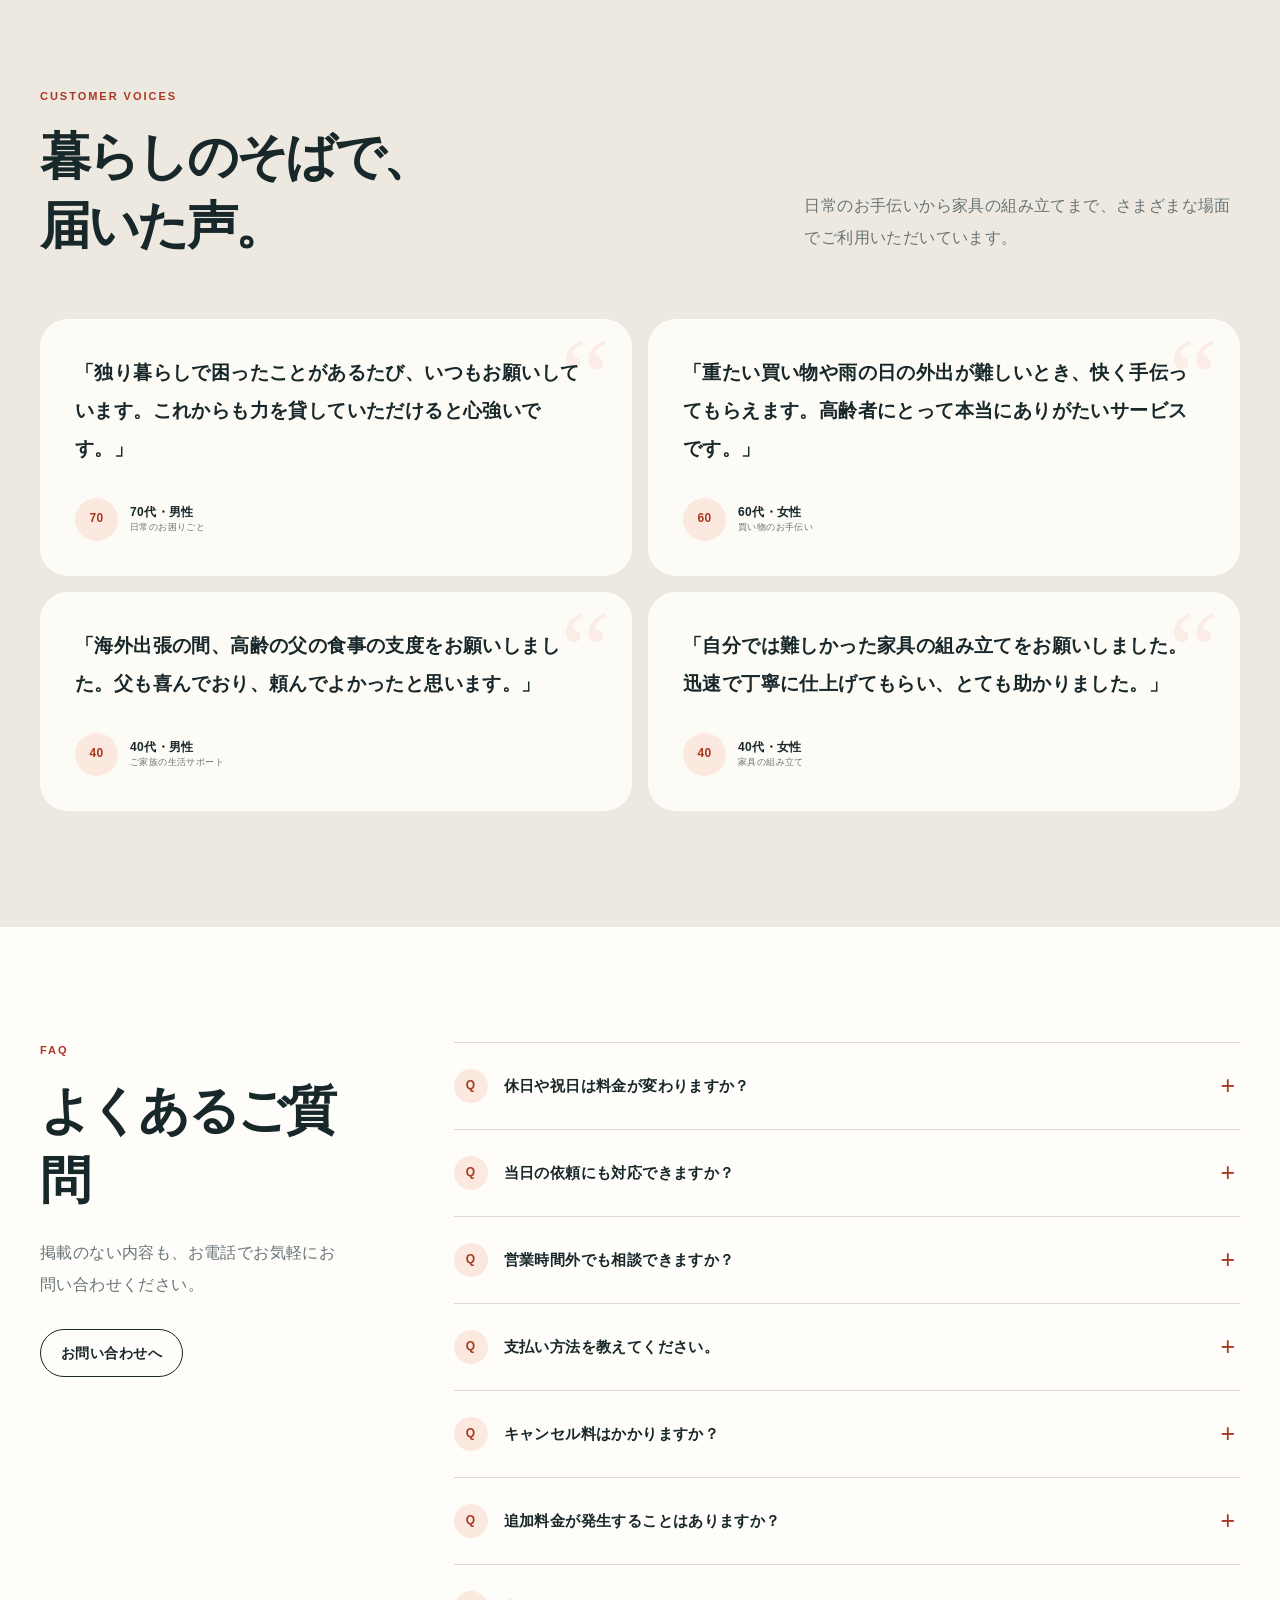
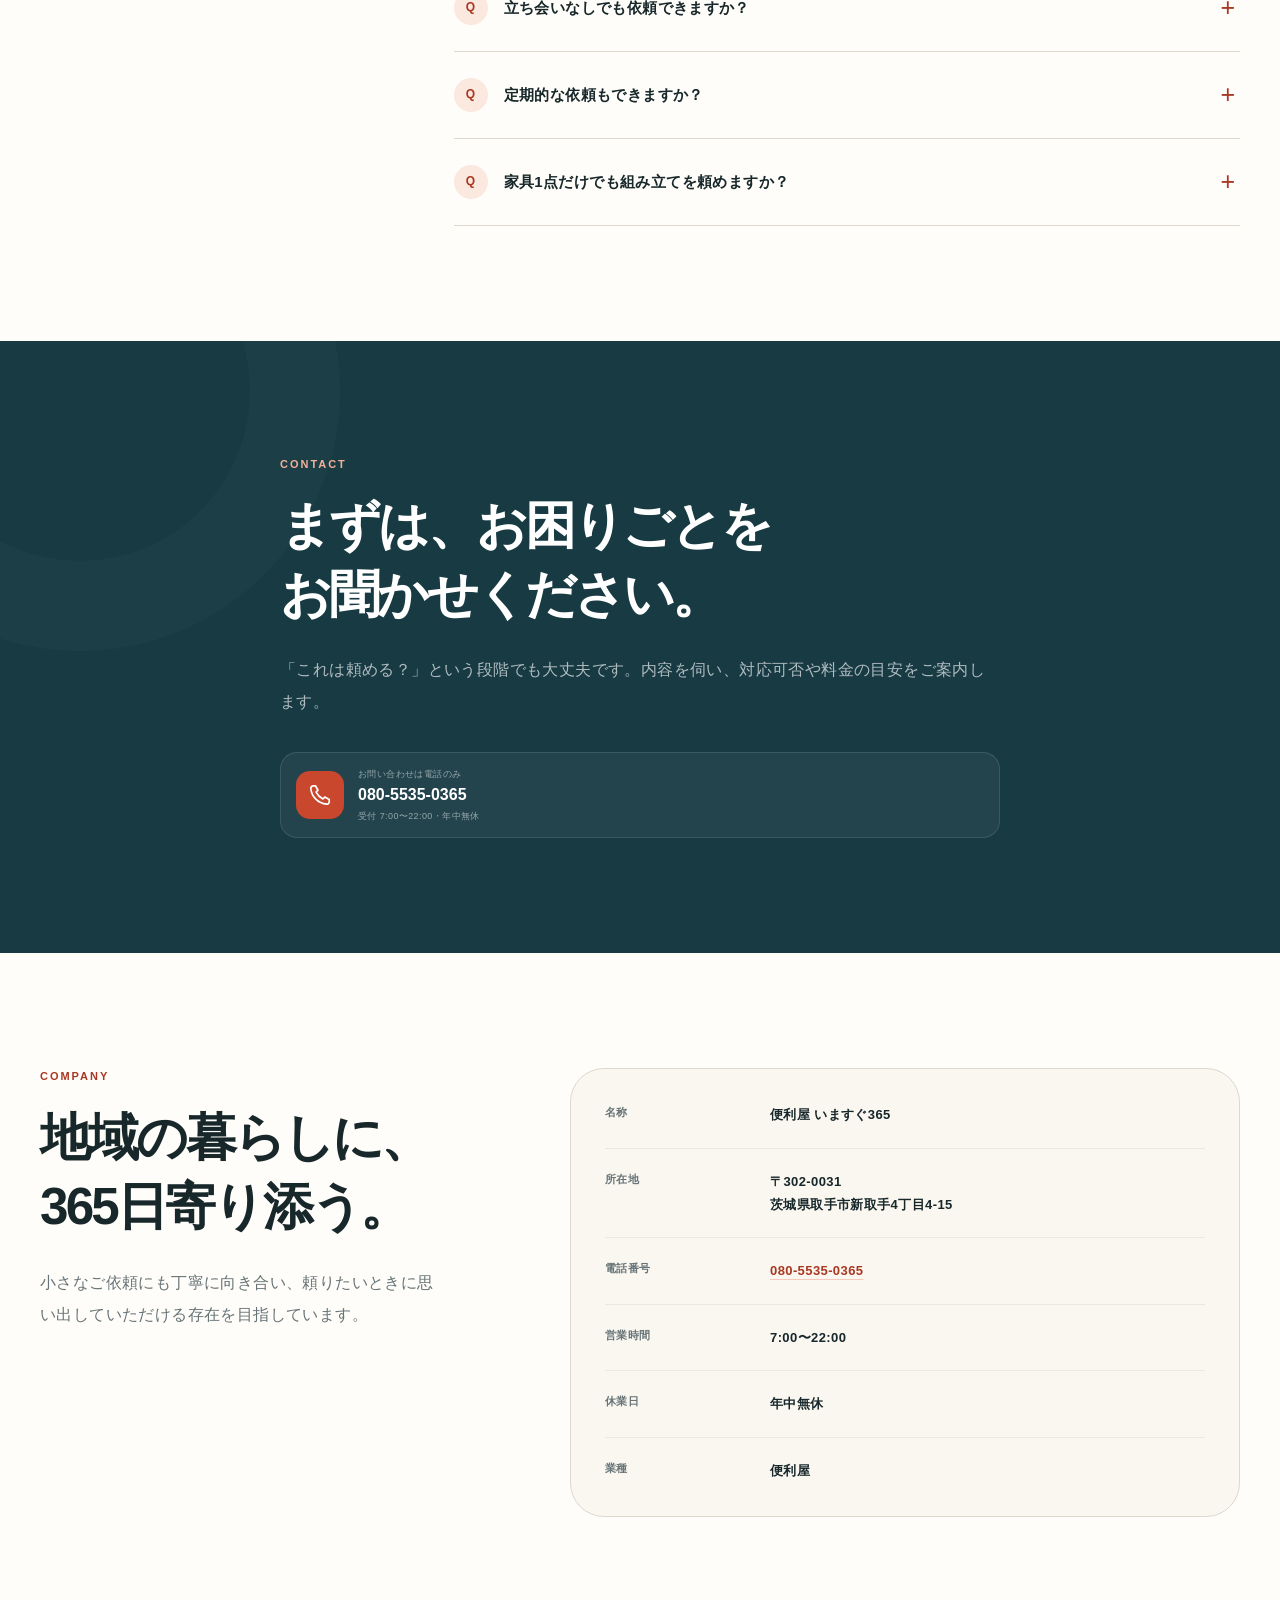
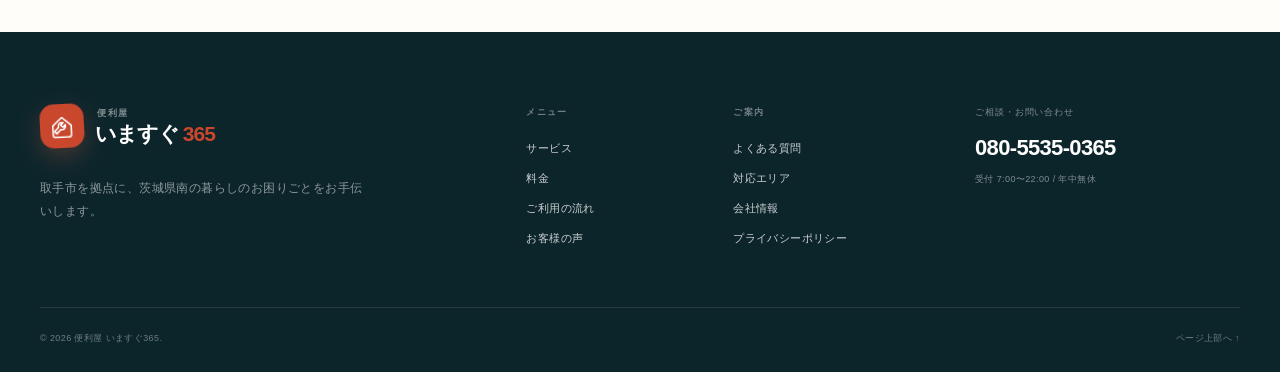
==== commit b4fb78c1: "fix: refresh grass mowing photo" ====
--- a/index.html
+++ b/index.html
@@ -367,7 +367,7 @@
 
             <article class="service-card reveal">
               <figure class="service-photo">
-                <img src="/assets/service-yard.webp" width="1200" height="800" loading="lazy" decoding="async" alt="草刈機で住宅の庭の草を刈るスタッフ" />
+                <img src="/assets/service-yard.webp?v=20260820-grass" width="1200" height="800" loading="lazy" decoding="async" alt="草刈機で住宅の庭の草を刈るスタッフ" />
               </figure>
               <div class="service-card-body">
                 <div class="service-card-meta">
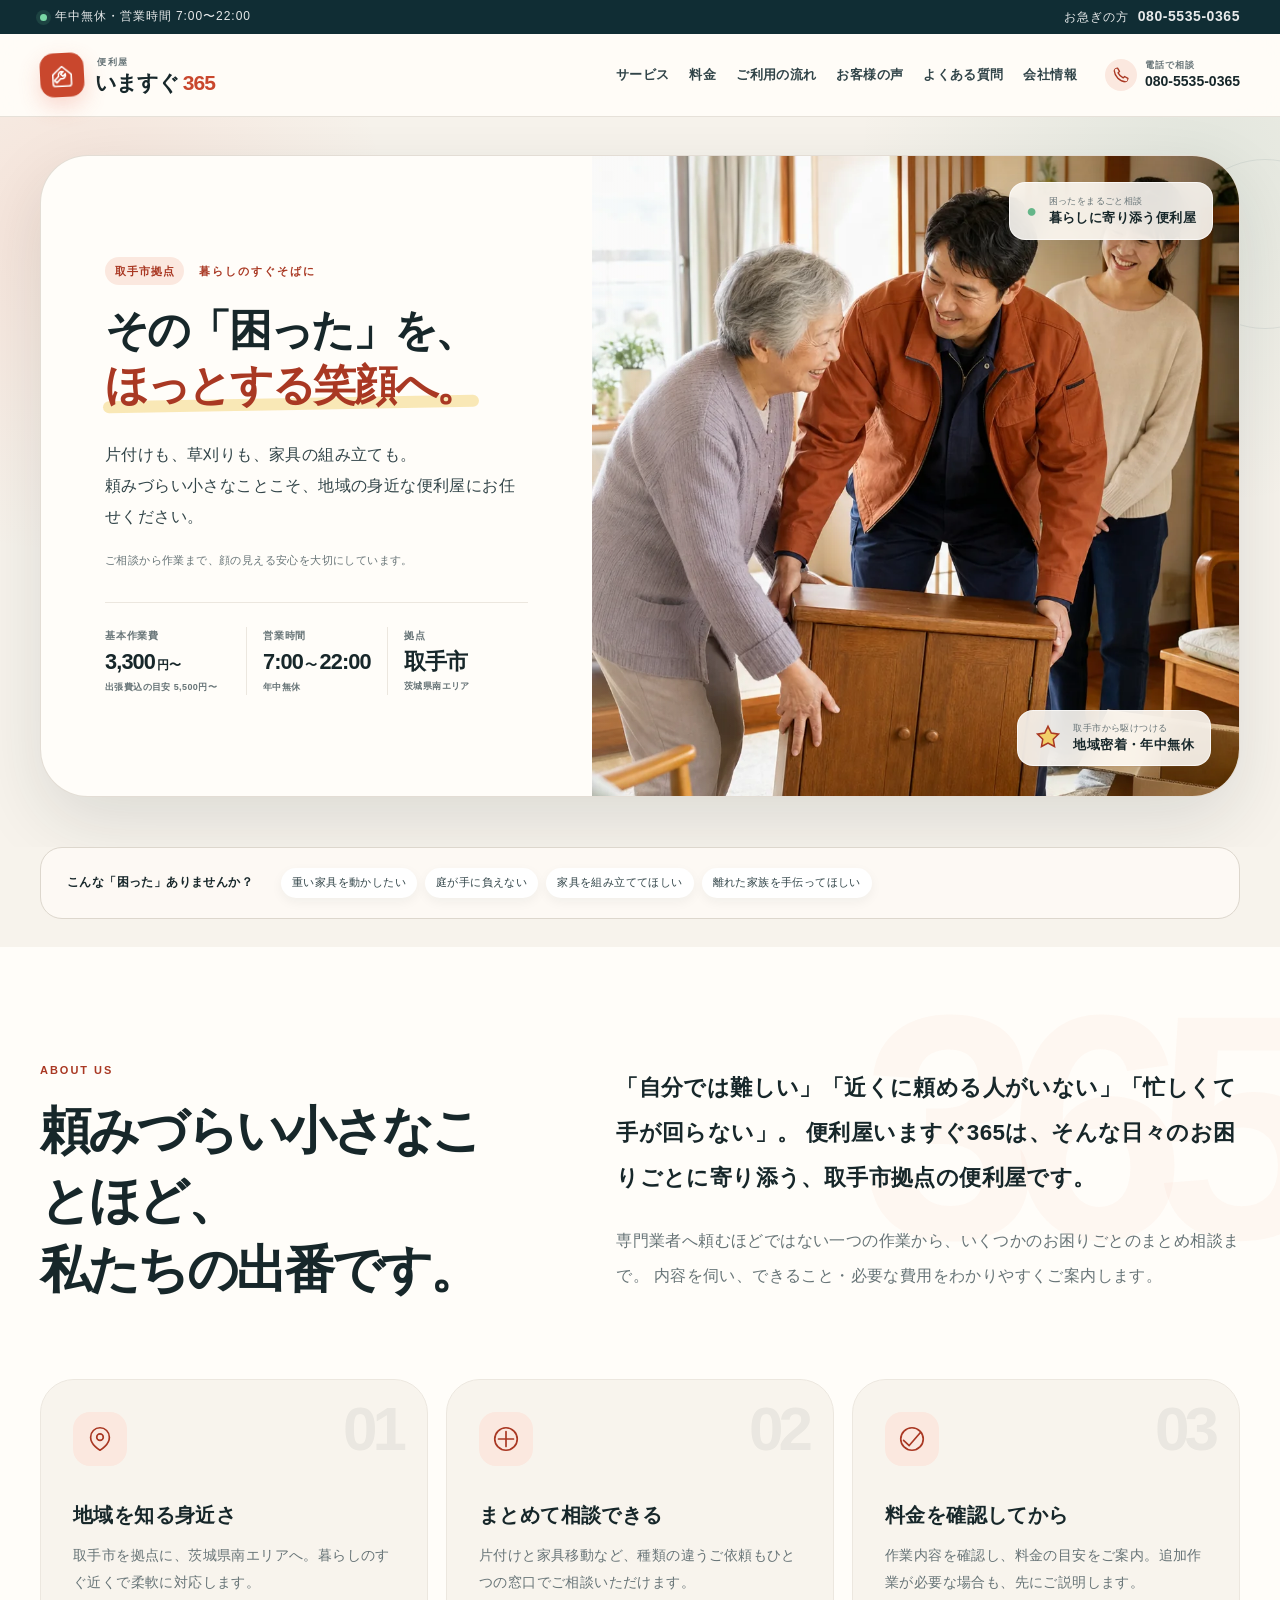
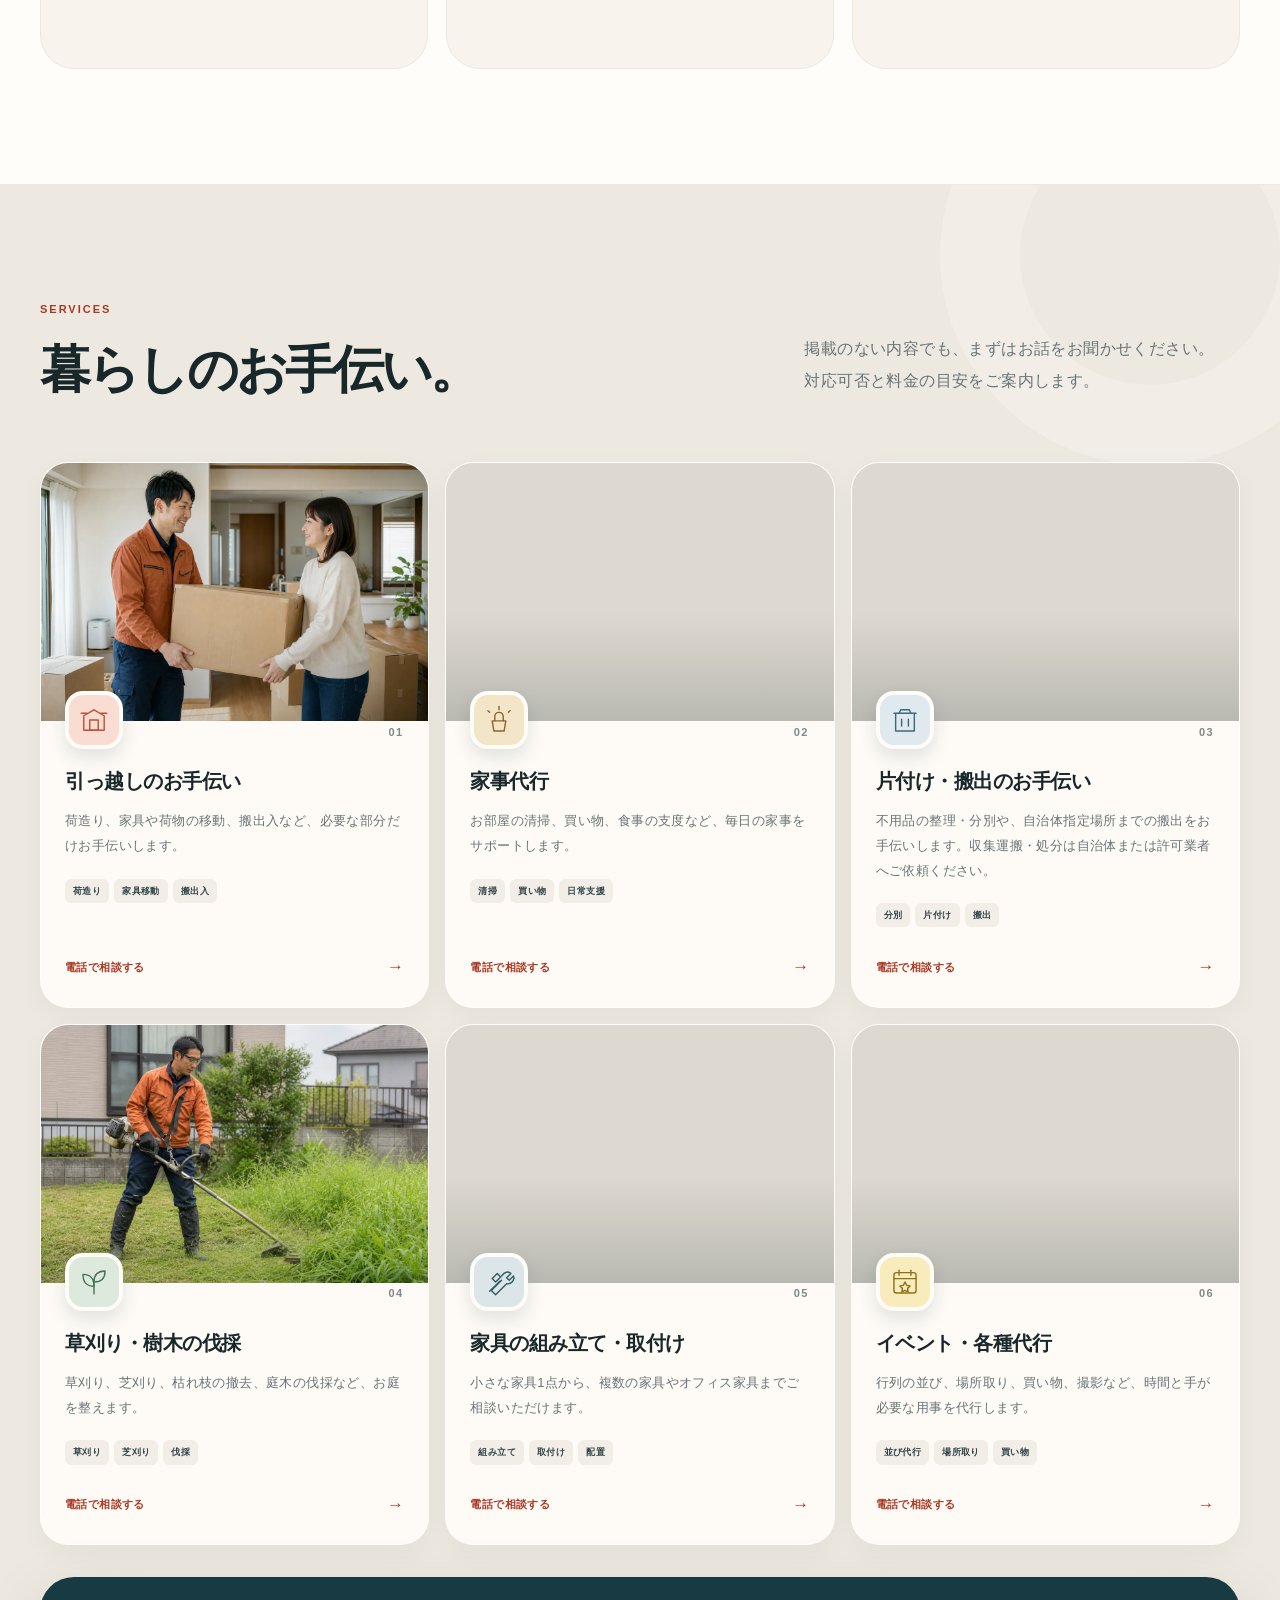
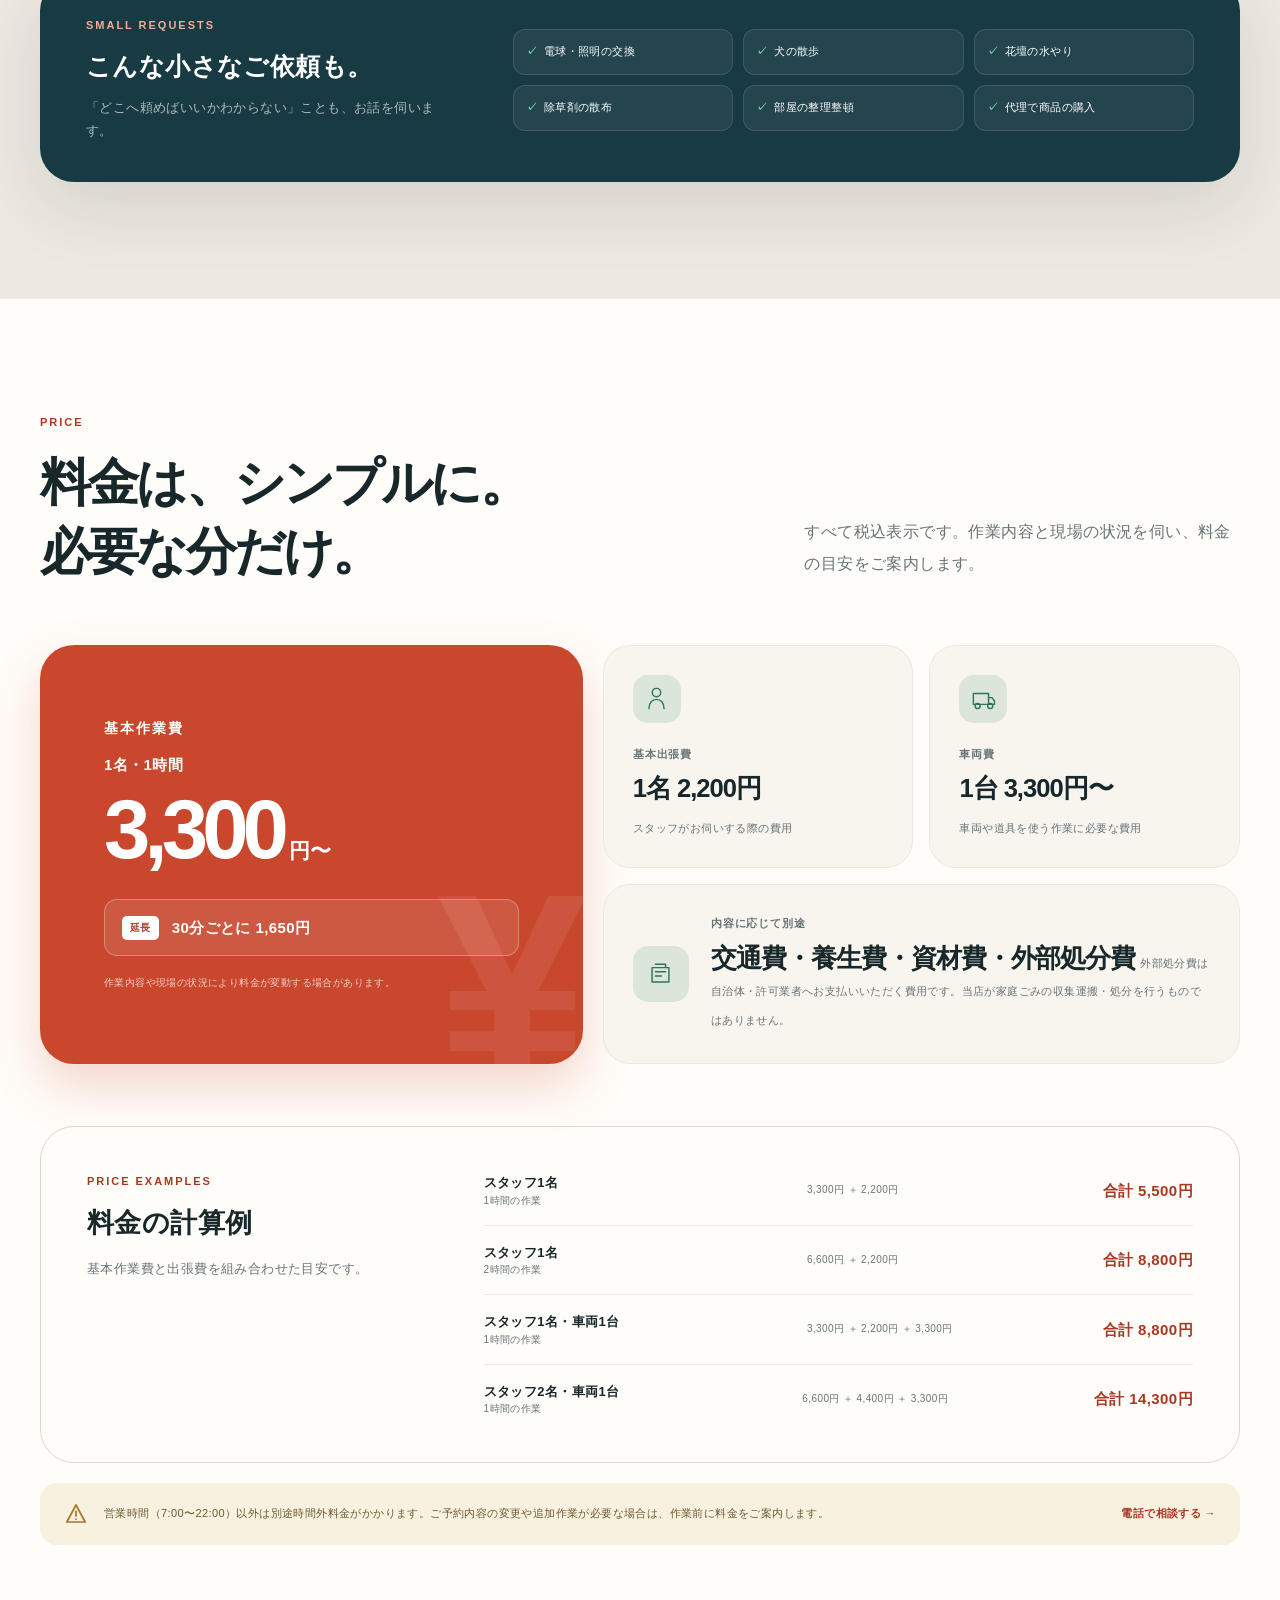
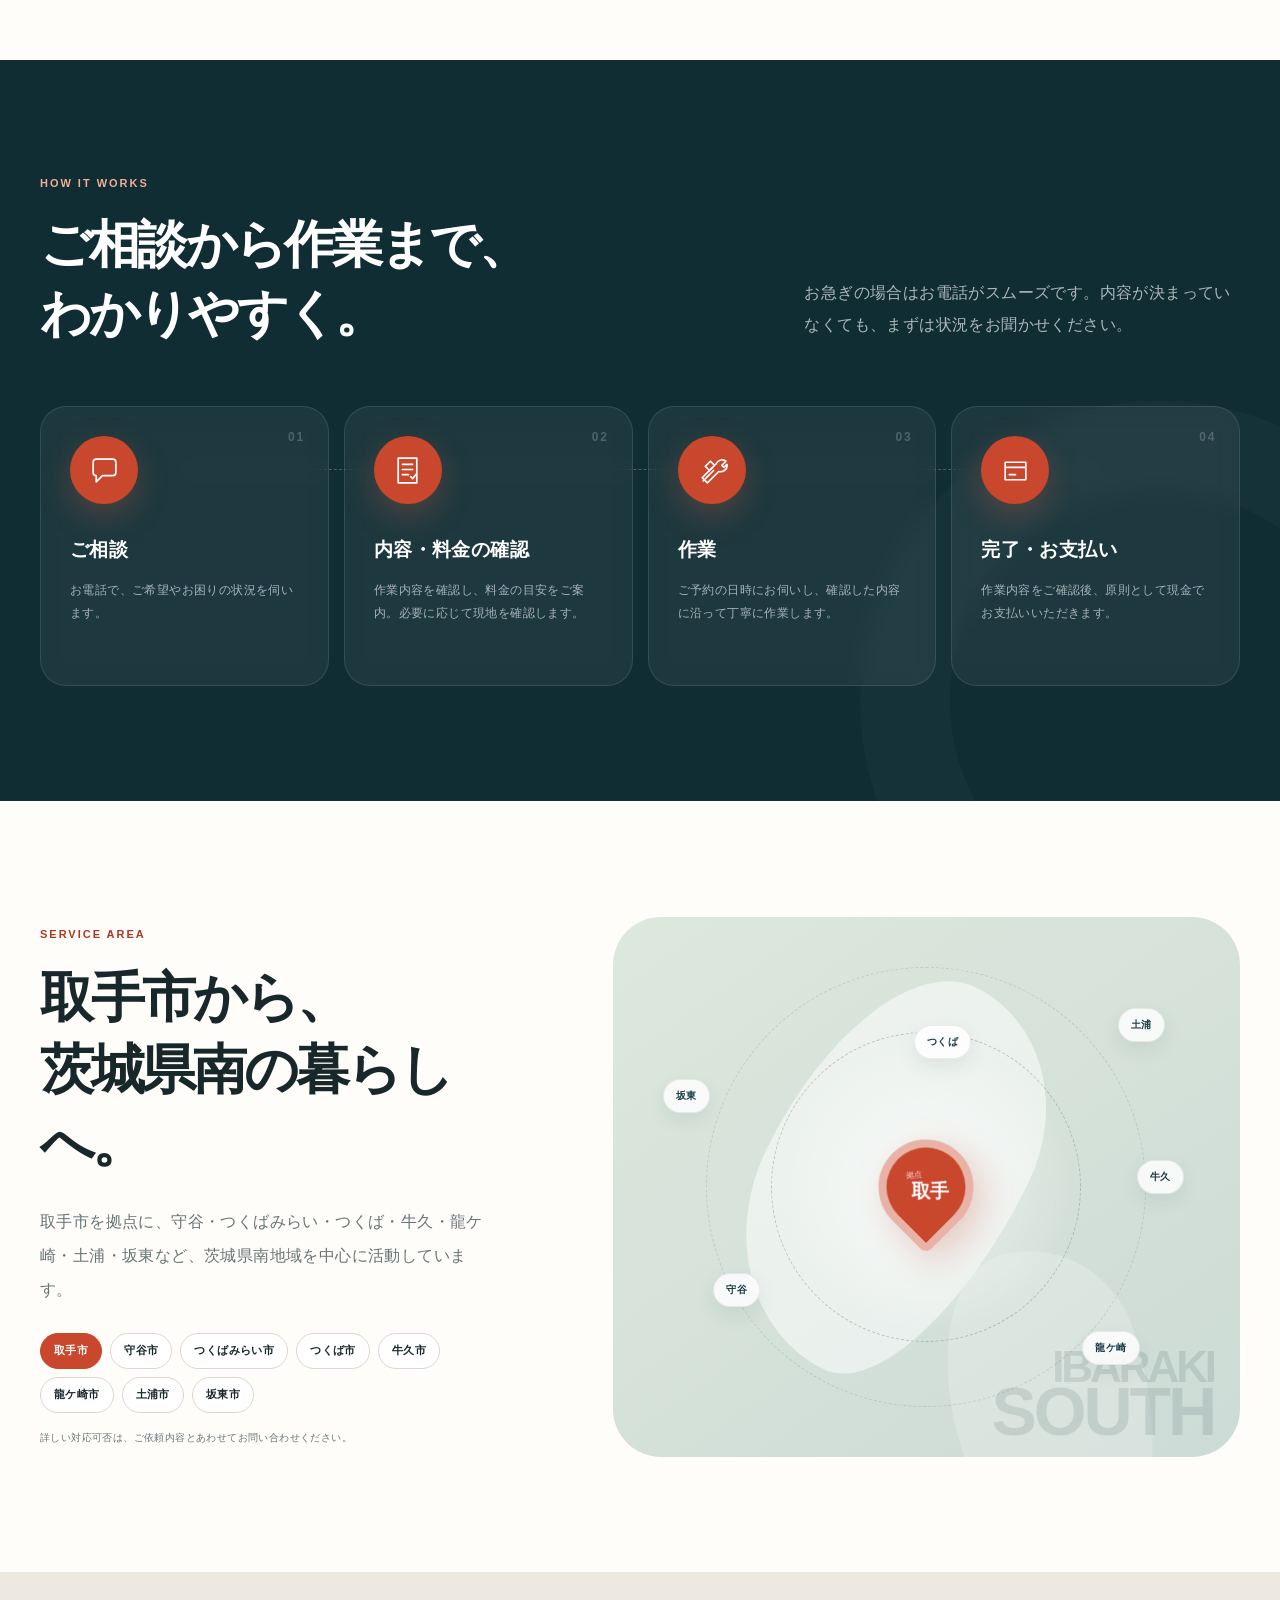
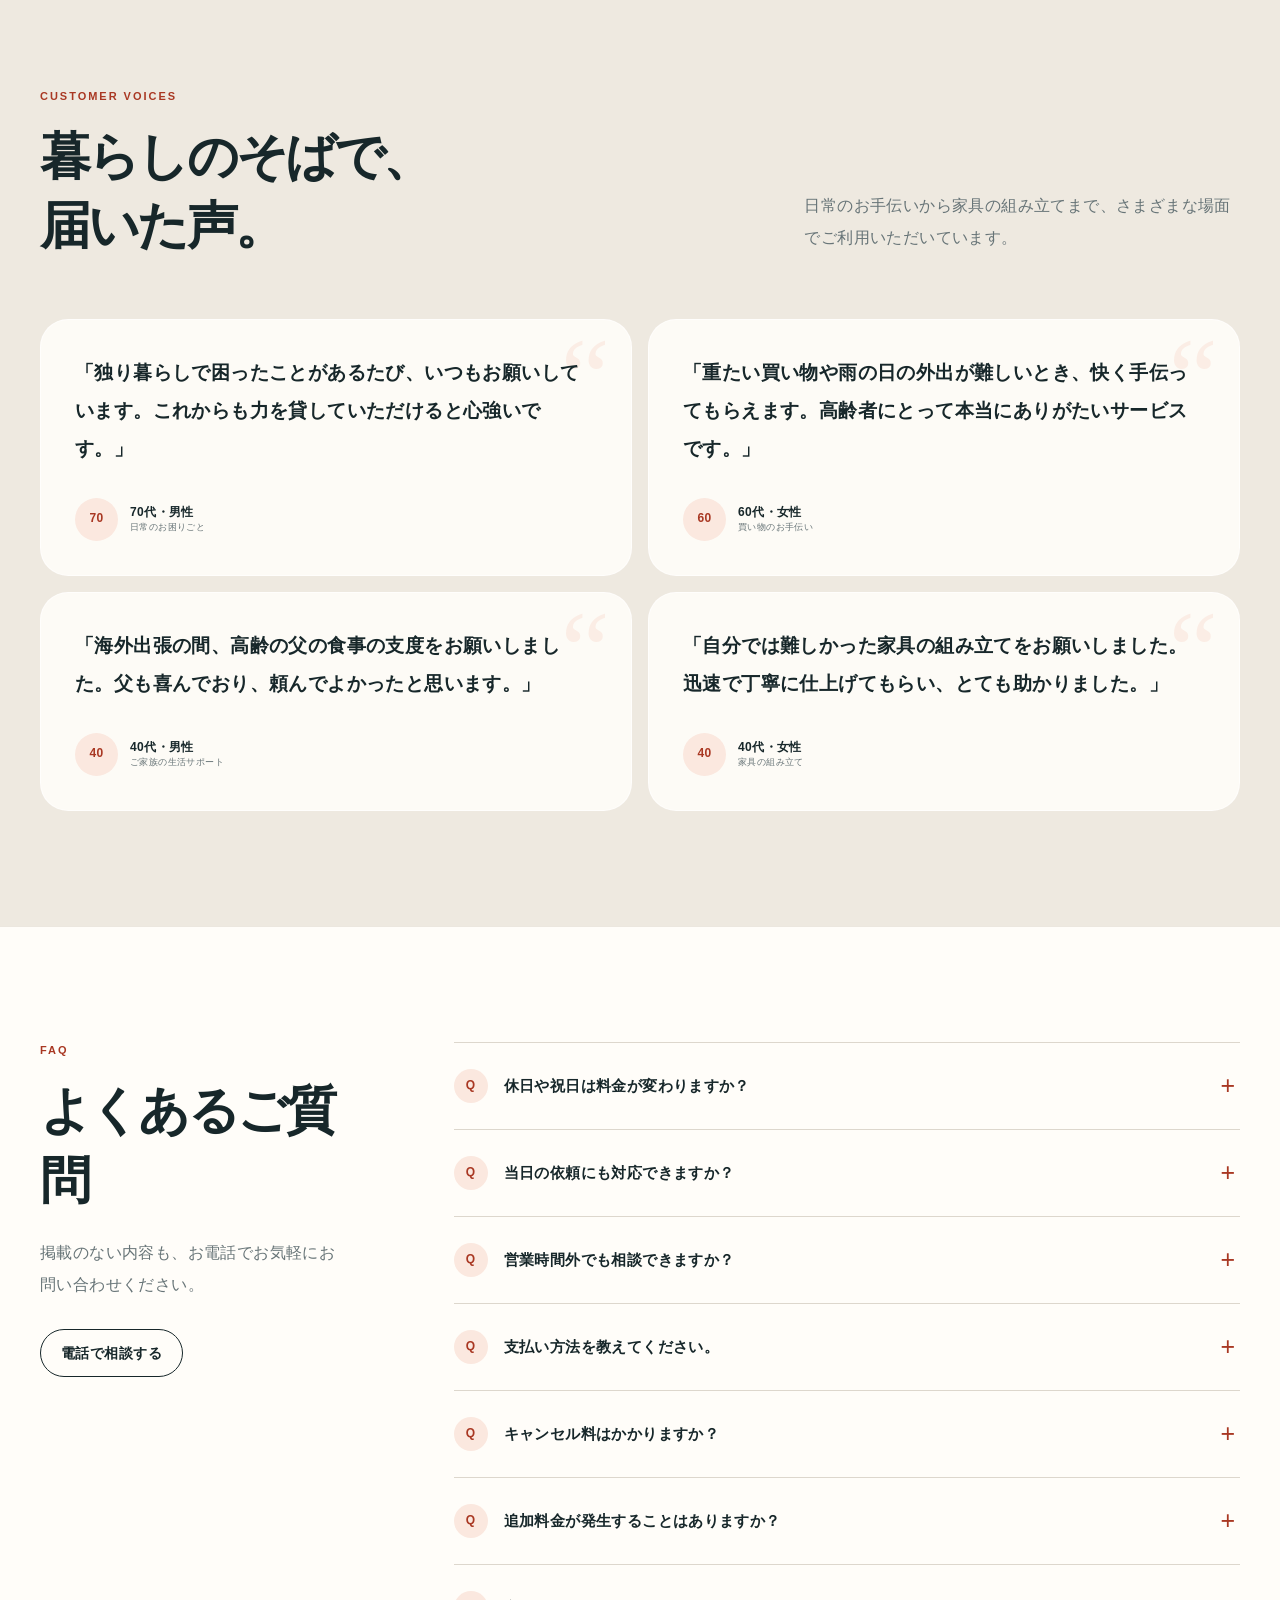
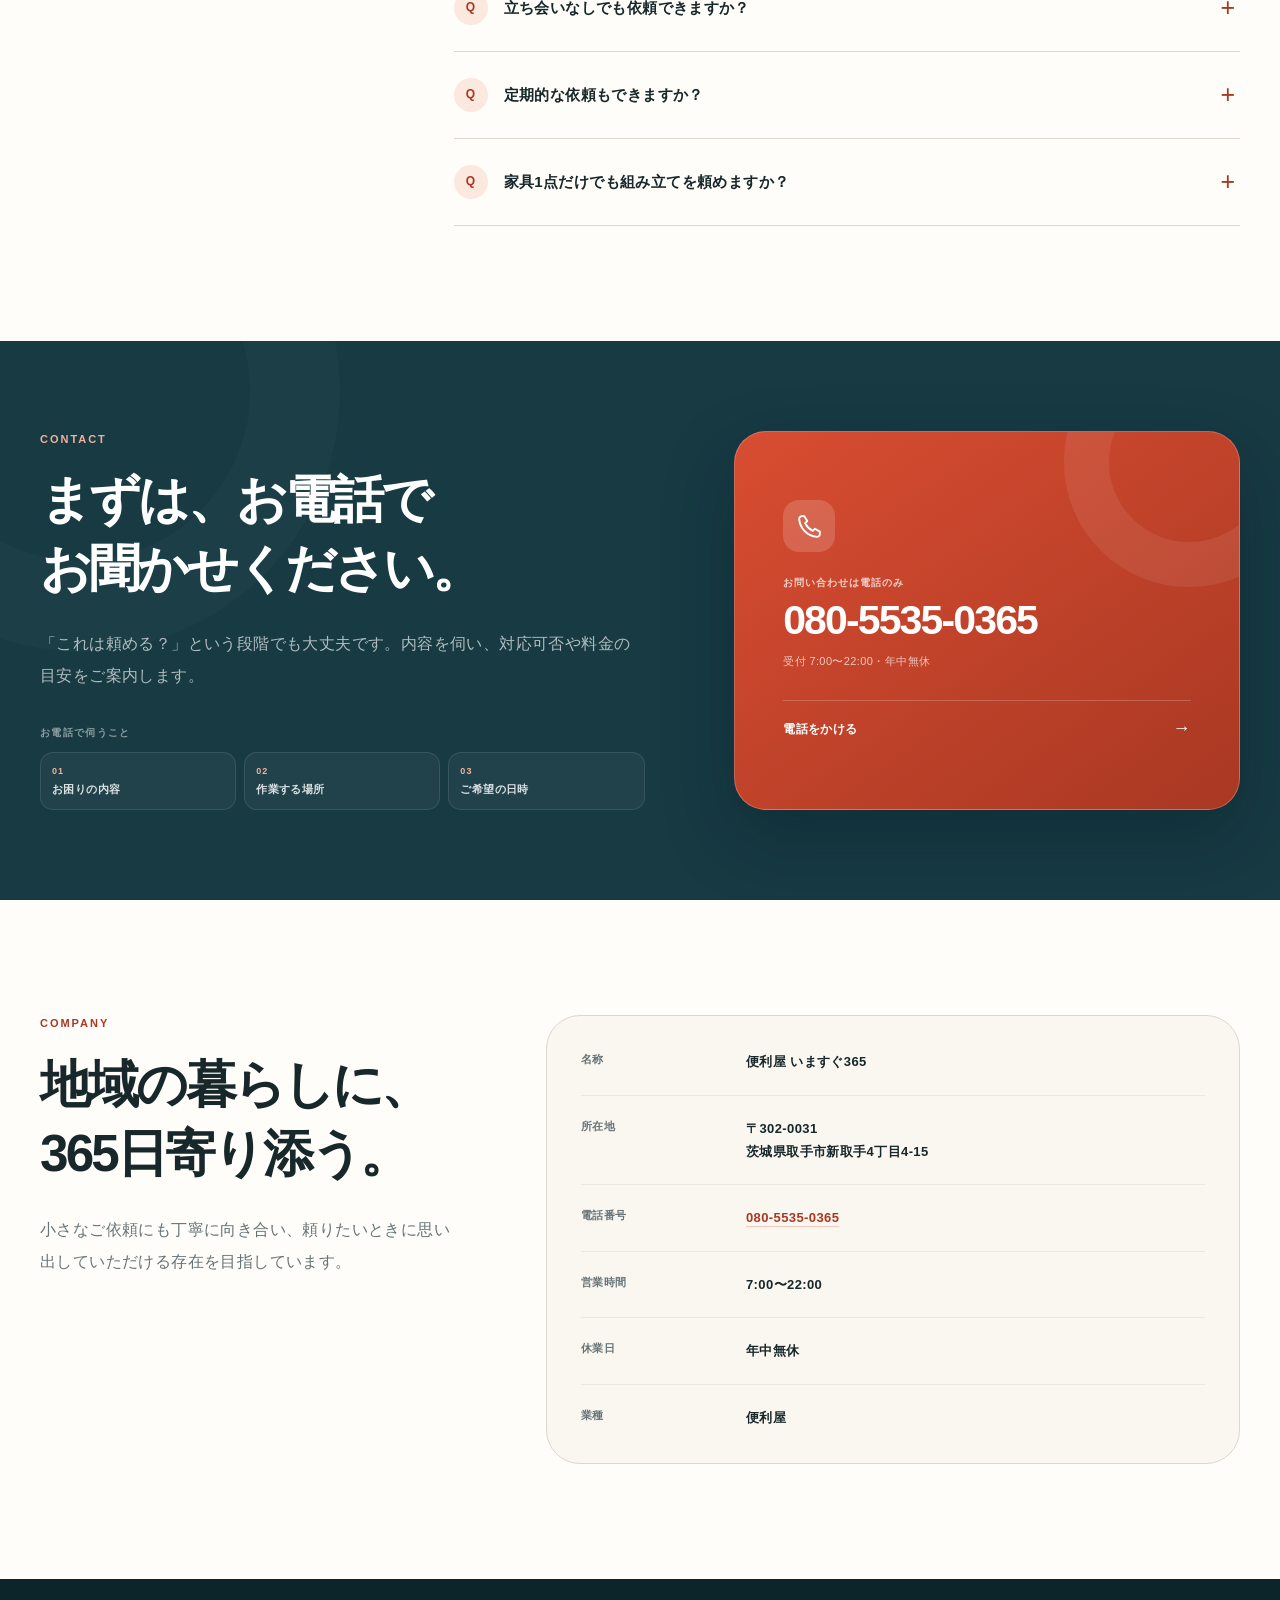
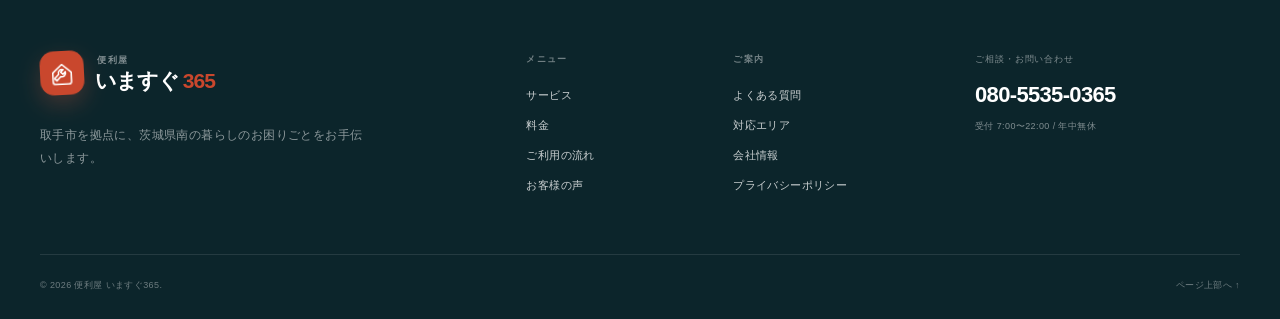
==== commit e930ee26: "fix: rebalance phone-only contact layout" ====
--- a/index.html
+++ b/index.html
@@ -29,7 +29,7 @@
     <meta property="og:image:height" content="630" />
     <meta property="og:image:alt" content="家具の移動を手伝うスタッフと笑顔になるご家族" />
     <meta name="twitter:card" content="summary_large_image" />
-    <link rel="stylesheet" href="/styles.css" />
+    <link rel="stylesheet" href="/styles.css?v=20261021-phone-only" />
     <script>
       document.documentElement.classList.remove("no-js");
     </script>
@@ -325,7 +325,7 @@
                 <h3>引っ越しのお手伝い</h3>
                 <p>荷造り、家具や荷物の移動、搬出入など、必要な部分だけお手伝いします。</p>
                 <ul><li>荷造り</li><li>家具移動</li><li>搬出入</li></ul>
-                <a href="#contact">この内容を相談 <span aria-hidden="true">→</span></a>
+                <a href="#contact">電話で相談する <span aria-hidden="true">→</span></a>
               </div>
             </article>
 
@@ -343,7 +343,7 @@
                 <h3>家事代行</h3>
                 <p>お部屋の清掃、買い物、食事の支度など、毎日の家事をサポートします。</p>
                 <ul><li>清掃</li><li>買い物</li><li>日常支援</li></ul>
-                <a href="#contact">この内容を相談 <span aria-hidden="true">→</span></a>
+                <a href="#contact">電話で相談する <span aria-hidden="true">→</span></a>
               </div>
             </article>
 
@@ -361,7 +361,7 @@
                 <h3>片付け・搬出のお手伝い</h3>
                 <p>不用品の整理・分別や、自治体指定場所までの搬出をお手伝いします。収集運搬・処分は自治体または許可業者へご依頼ください。</p>
                 <ul><li>分別</li><li>片付け</li><li>搬出</li></ul>
-                <a href="#contact">この内容を相談 <span aria-hidden="true">→</span></a>
+                <a href="#contact">電話で相談する <span aria-hidden="true">→</span></a>
               </div>
             </article>
 
@@ -379,7 +379,7 @@
                 <h3>草刈り・樹木の伐採</h3>
                 <p>草刈り、芝刈り、枯れ枝の撤去、庭木の伐採など、お庭を整えます。</p>
                 <ul><li>草刈り</li><li>芝刈り</li><li>伐採</li></ul>
-                <a href="#contact">この内容を相談 <span aria-hidden="true">→</span></a>
+                <a href="#contact">電話で相談する <span aria-hidden="true">→</span></a>
               </div>
             </article>
 
@@ -397,7 +397,7 @@
                 <h3>家具の組み立て・取付け</h3>
                 <p>小さな家具1点から、複数の家具やオフィス家具までご相談いただけます。</p>
                 <ul><li>組み立て</li><li>取付け</li><li>配置</li></ul>
-                <a href="#contact">この内容を相談 <span aria-hidden="true">→</span></a>
+                <a href="#contact">電話で相談する <span aria-hidden="true">→</span></a>
               </div>
             </article>
 
@@ -415,7 +415,7 @@
                 <h3>イベント・各種代行</h3>
                 <p>行列の並び、場所取り、買い物、撮影など、時間と手が必要な用事を代行します。</p>
                 <ul><li>並び代行</li><li>場所取り</li><li>買い物</li></ul>
-                <a href="#contact">この内容を相談 <span aria-hidden="true">→</span></a>
+                <a href="#contact">電話で相談する <span aria-hidden="true">→</span></a>
               </div>
             </article>
           </div>
@@ -524,7 +524,7 @@
             <p>
               営業時間（7:00〜22:00）以外は別途時間外料金がかかります。ご予約内容の変更や追加作業が必要な場合は、作業前に料金をご案内します。
             </p>
-            <a class="text-link" href="#contact">料金について相談する <span aria-hidden="true">→</span></a>
+            <a class="text-link" href="#contact">電話で相談する <span aria-hidden="true">→</span></a>
           </div>
         </div>
       </section>
@@ -646,7 +646,7 @@
             <p class="eyebrow">FAQ</p>
             <h2>よくあるご質問</h2>
             <p>掲載のない内容も、お電話でお気軽にお問い合わせください。</p>
-            <a class="button button-outline" href="#contact">お問い合わせへ</a>
+            <a class="button button-outline" href="#contact">電話で相談する</a>
           </div>
           <div class="faq-list">
             <details class="faq-item reveal">
@@ -693,17 +693,29 @@
         <div class="container contact-shell">
           <div class="contact-intro reveal">
             <p class="eyebrow">CONTACT</p>
-            <h2>まずは、お困りごとを<br />お聞かせください。</h2>
+            <h2>まずは、お電話で<br />お聞かせください。</h2>
             <p>
               「これは頼める？」という段階でも大丈夫です。内容を伺い、対応可否や料金の目安をご案内します。
             </p>
-            <div class="contact-options">
-              <a class="contact-option phone" href="tel:08055350365">
-                <span class="contact-option-icon" aria-hidden="true"><svg viewBox="0 0 24 24"><path d="M7.4 2.8 10 7.2 8.1 9.1a15.7 15.7 0 0 0 6.8 6.8l1.9-1.9 4.4 2.6v2.1a2.5 2.5 0 0 1-2.7 2.5C10.1 20.4 3.6 13.9 2.8 5.5A2.5 2.5 0 0 1 5.3 2.8h2.1Z" /></svg></span>
-                <p><small>お問い合わせは電話のみ</small><strong>080-5535-0365</strong><span>受付 7:00〜22:00・年中無休</span></p>
-              </a>
-            </div>
-          </div>
+            <div class="contact-guide">
+              <p>お電話で伺うこと</p>
+              <ol>
+                <li><span>01</span>お困りの内容</li>
+                <li><span>02</span>作業する場所</li>
+                <li><span>03</span>ご希望の日時</li>
+              </ol>
+            </div>
+          </div>
+
+          <a class="contact-call reveal" href="tel:08055350365" aria-label="いますぐ365へ電話で相談する 080-5535-0365">
+            <span class="contact-call-icon" aria-hidden="true">
+              <svg viewBox="0 0 24 24"><path d="M7.4 2.8 10 7.2 8.1 9.1a15.7 15.7 0 0 0 6.8 6.8l1.9-1.9 4.4 2.6v2.1a2.5 2.5 0 0 1-2.7 2.5C10.1 20.4 3.6 13.9 2.8 5.5A2.5 2.5 0 0 1 5.3 2.8h2.1Z" /></svg>
+            </span>
+            <span class="contact-call-kicker">お問い合わせは電話のみ</span>
+            <strong>080-5535-0365</strong>
+            <span class="contact-call-hours">受付 7:00〜22:00・年中無休</span>
+            <span class="contact-call-action">電話をかける <span aria-hidden="true">→</span></span>
+          </a>
         </div>
       </section>
 
@@ -760,8 +772,13 @@
         <svg viewBox="0 0 24 24" aria-hidden="true"><path d="M7.4 2.8 10 7.2 8.1 9.1a15.7 15.7 0 0 0 6.8 6.8l1.9-1.9 4.4 2.6v2.1a2.5 2.5 0 0 1-2.7 2.5C10.1 20.4 3.6 13.9 2.8 5.5A2.5 2.5 0 0 1 5.3 2.8h2.1Z" /></svg>
         <span><small>電話で相談</small>080-5535-0365</span>
       </a>
+      <div class="mobile-cta-status" aria-label="受付時間 7時から22時、年中無休">
+        <small><span aria-hidden="true"></span>受付時間</small>
+        <strong>7:00〜22:00</strong>
+        <span>年中無休</span>
+      </div>
     </div>
 
-    <script src="/script.js" defer></script>
+    <script src="/script.js?v=20261021-phone-only" defer></script>
   </body>
 </html>
--- a/styles.css
+++ b/styles.css
@@ -1805,6 +1805,7 @@
   overflow: hidden;
   background: var(--navy);
   color: #fff;
+  padding-block: clamp(72px, 7vw, 108px);
 }
 
 .contact::before {
@@ -1822,9 +1823,9 @@
   position: relative;
   z-index: 1;
   display: grid;
-  grid-template-columns: minmax(0, 720px);
-  justify-content: center;
-  align-items: start;
+  grid-template-columns: minmax(0, 0.98fr) minmax(380px, 0.82fr);
+  gap: clamp(44px, 7vw, 104px);
+  align-items: stretch;
 }
 
 .contact-intro .eyebrow {
@@ -1837,48 +1838,97 @@
   line-height: 2;
 }
 
-.contact-options {
+.contact-guide {
+  margin-top: 32px;
+}
+
+.contact-guide > p {
+  margin: 0 0 10px;
+  color: rgba(255, 255, 255, 0.5);
+  font-size: 10px;
+  font-weight: 800;
+  letter-spacing: 0.13em;
+}
+
+.contact-guide ol {
+  display: grid;
+  grid-template-columns: repeat(3, minmax(0, 1fr));
+  gap: 8px;
+  margin: 0;
+  padding: 0;
+  list-style: none;
+}
+
+.contact-guide li {
+  min-width: 0;
+  padding: 12px 11px;
+  border: 1px solid rgba(255, 255, 255, 0.1);
+  border-radius: 13px;
+  background: rgba(255, 255, 255, 0.045);
+  color: rgba(255, 255, 255, 0.84);
+  font-size: 11px;
+  font-weight: 750;
+  line-height: 1.45;
+}
+
+.contact-guide li span {
+  display: block;
+  margin-bottom: 3px;
+  color: #f4b099;
+  font-size: 9px;
+  font-weight: 900;
+  letter-spacing: 0.12em;
+}
+
+.contact-call {
+  position: relative;
+  isolation: isolate;
+  min-height: 330px;
   display: flex;
   flex-direction: column;
-  gap: 10px;
-  margin-top: 34px;
-}
-
-.contact-option {
-  display: flex;
-  align-items: center;
-  gap: 14px;
-  padding: 15px;
-  border: 1px solid rgba(255, 255, 255, 0.11);
-  border-radius: 17px;
-  background: rgba(255, 255, 255, 0.055);
+  align-items: flex-start;
+  justify-content: center;
+  overflow: hidden;
+  padding: clamp(32px, 4vw, 48px);
+  border: 1px solid rgba(255, 255, 255, 0.22);
+  border-radius: 32px;
+  background: linear-gradient(145deg, #d84d31 0%, var(--coral-dark) 100%);
+  box-shadow: 0 28px 70px rgba(5, 22, 27, 0.28);
   transition:
-    background 0.25s ease,
-    transform 0.25s var(--ease),
-    border-color 0.25s ease;
-}
-
-.contact-option:hover {
-  border-color: rgba(255, 255, 255, 0.24);
-  background: rgba(255, 255, 255, 0.1);
-  transform: translateX(4px);
-}
-
-.contact-option-icon {
-  flex: 0 0 48px;
-  width: 48px;
-  height: 48px;
+    transform 0.3s var(--ease),
+    box-shadow 0.3s ease;
+}
+
+.contact-call::before {
+  content: "";
+  position: absolute;
+  z-index: -1;
+  top: -95px;
+  right: -75px;
+  width: 250px;
+  height: 250px;
+  border: 45px solid rgba(255, 255, 255, 0.075);
+  border-radius: 50%;
+}
+
+.contact-call:hover {
+  transform: translateY(-5px);
+  box-shadow: 0 34px 80px rgba(5, 22, 27, 0.36);
+}
+
+.contact-call-icon {
+  width: 52px;
+  height: 52px;
   display: grid;
   place-items: center;
-  border-radius: 14px;
-  background: var(--coral);
-  font-size: 10px;
-  font-weight: 900;
-}
-
-.contact-option-icon svg {
-  width: 24px;
-  height: 24px;
+  margin-bottom: 22px;
+  border-radius: 16px;
+  background: rgba(255, 255, 255, 0.16);
+}
+
+.contact-call-icon svg {
+  width: 27px;
+  height: 27px;
   fill: none;
   stroke: currentColor;
   stroke-width: 1.7;
@@ -1886,31 +1936,41 @@
   stroke-linejoin: round;
 }
 
-.contact-option p {
-  display: flex;
-  flex-direction: column;
-  min-width: 0;
-  margin: 0;
-  line-height: 1.35;
-}
-
-.contact-option small {
-  margin-bottom: 4px;
-  color: rgba(255, 255, 255, 0.52);
-  font-size: 9px;
-}
-
-.contact-option strong {
-  overflow: hidden;
-  font-size: 16px;
-  letter-spacing: 0;
-  text-overflow: ellipsis;
-}
-
-.contact-option p span {
-  margin-top: 4px;
-  color: rgba(255, 255, 255, 0.52);
-  font-size: 9px;
+.contact-call-kicker {
+  margin-bottom: 5px;
+  color: rgba(255, 255, 255, 0.74);
+  font-size: 10px;
+  font-weight: 800;
+  letter-spacing: 0.1em;
+}
+
+.contact-call > strong {
+  font-size: clamp(29px, 3.2vw, 43px);
+  line-height: 1.15;
+  letter-spacing: -0.045em;
+  white-space: nowrap;
+}
+
+.contact-call-hours {
+  margin-top: 8px;
+  color: rgba(255, 255, 255, 0.7);
+  font-size: 11px;
+}
+
+.contact-call-action {
+  width: 100%;
+  display: flex;
+  justify-content: space-between;
+  margin-top: 28px;
+  padding-top: 18px;
+  border-top: 1px solid rgba(255, 255, 255, 0.2);
+  font-size: 12px;
+  font-weight: 850;
+}
+
+.contact-call-action span {
+  font-size: 18px;
+  line-height: 1;
 }
 
 /* Company */
@@ -1921,7 +1981,7 @@
 .company-grid {
   display: grid;
   grid-template-columns: 0.75fr 1.25fr;
-  gap: clamp(60px, 10vw, 140px);
+  gap: clamp(40px, 7vw, 96px);
   align-items: start;
 }
 
@@ -2043,15 +2103,9 @@
 }
 
 .footer-contact > span {
-  margin: 3px 0 17px;
+  margin: 3px 0 0;
   color: rgba(255, 255, 255, 0.48);
   font-size: 9px;
-}
-
-.footer-contact .button {
-  min-height: 42px;
-  padding-inline: 22px;
-  font-size: 11px;
 }
 
 .footer-bottom {
@@ -2281,6 +2335,20 @@
   .contact-shell,
   .company-grid {
     grid-template-columns: 1fr;
+  }
+
+  .section.contact,
+  .section.company {
+    padding-block: 72px;
+  }
+
+  .contact-shell,
+  .company-grid {
+    gap: 40px;
+  }
+
+  .contact-call {
+    min-height: 285px;
   }
 
   .intro-grid { gap: 35px; }
@@ -2390,6 +2458,8 @@
 
   .need-strip { display: none; }
   .section { padding: 80px 0; }
+  .section.contact,
+  .section.company { padding-block: 64px; }
 
   .section-heading h2,
   .section-header h2,
@@ -2471,7 +2541,14 @@
   .faq-answer { grid-template-columns: 33px 1fr; gap: 9px; padding-right: 10px; }
   .faq-answer p { font-size: 12px; }
 
-  .contact-option strong { font-size: 14px; }
+  .contact-shell { gap: 28px; }
+  .contact-guide { margin-top: 26px; }
+  .contact-guide li { padding: 10px 8px; font-size: 10px; }
+  .contact-call { min-height: auto; padding: 28px 24px; border-radius: 24px; }
+  .contact-call-icon { width: 46px; height: 46px; margin-bottom: 18px; border-radius: 14px; }
+  .contact-call-icon svg { width: 24px; height: 24px; }
+  .contact-call > strong { font-size: clamp(27px, 8.1vw, 34px); }
+  .contact-call-action { margin-top: 22px; padding-top: 15px; }
 
   .company-table { padding: 8px 20px; border-radius: 24px; }
   .company-table dl > div { grid-template-columns: 92px 1fr; gap: 12px; padding: 17px 0; }
@@ -2491,7 +2568,7 @@
     bottom: 0;
     left: 0;
     display: grid;
-    grid-template-columns: 1fr;
+    grid-template-columns: minmax(0, 1fr) 106px;
     gap: 8px;
     padding: 8px max(10px, env(safe-area-inset-right)) calc(8px + env(safe-area-inset-bottom)) max(10px, env(safe-area-inset-left));
     border-top: 1px solid rgba(221, 215, 205, 0.7);
@@ -2509,6 +2586,7 @@
   }
 
   .mobile-cta-phone {
+    min-width: 0;
     gap: 9px;
     background: var(--coral);
     color: #fff;
@@ -2527,8 +2605,49 @@
     stroke-linejoin: round;
   }
 
-  .mobile-cta-phone span { display: flex; flex-direction: column; line-height: 1.2; }
+  .mobile-cta-phone span { display: flex; flex-direction: column; line-height: 1.2; white-space: nowrap; }
   .mobile-cta-phone small { margin-bottom: 2px; font-size: 10px; font-weight: 700; opacity: 0.85; }
+
+  .mobile-cta-status {
+    min-height: 54px;
+    display: flex;
+    flex-direction: column;
+    align-items: center;
+    justify-content: center;
+    border-radius: 14px;
+    background: var(--navy-deep);
+    color: #fff;
+    line-height: 1.2;
+  }
+
+  .mobile-cta-status small {
+    display: flex;
+    align-items: center;
+    gap: 4px;
+    margin-bottom: 2px;
+    color: rgba(255, 255, 255, 0.65);
+    font-size: 8px;
+    font-weight: 700;
+  }
+
+  .mobile-cta-status small span {
+    width: 5px;
+    height: 5px;
+    border-radius: 50%;
+    background: #58d6a2;
+    box-shadow: 0 0 0 3px rgba(88, 214, 162, 0.12);
+  }
+
+  .mobile-cta-status strong {
+    font-size: 10px;
+    letter-spacing: -0.02em;
+  }
+
+  .mobile-cta-status > span {
+    margin-top: 1px;
+    color: rgba(255, 255, 255, 0.62);
+    font-size: 8px;
+  }
 
   .subpage-hero { padding: 65px 0 40px; }
   .legal-content { width: min(calc(100% - 32px), 860px); padding: 55px 0 90px; }
@@ -2545,6 +2664,9 @@
   .fee-grid { grid-template-columns: 1fr; }
   .fee-card-wide { grid-column: auto; }
   .small-jobs ul { grid-template-columns: 1fr; }
+  .mobile-cta { grid-template-columns: minmax(0, 1fr) 94px; gap: 6px; }
+  .mobile-cta-phone { gap: 7px; font-size: 13px; }
+  .mobile-cta-phone svg { width: 20px; height: 20px; }
 }
 
 @media (prefers-reduced-motion: reduce) {
